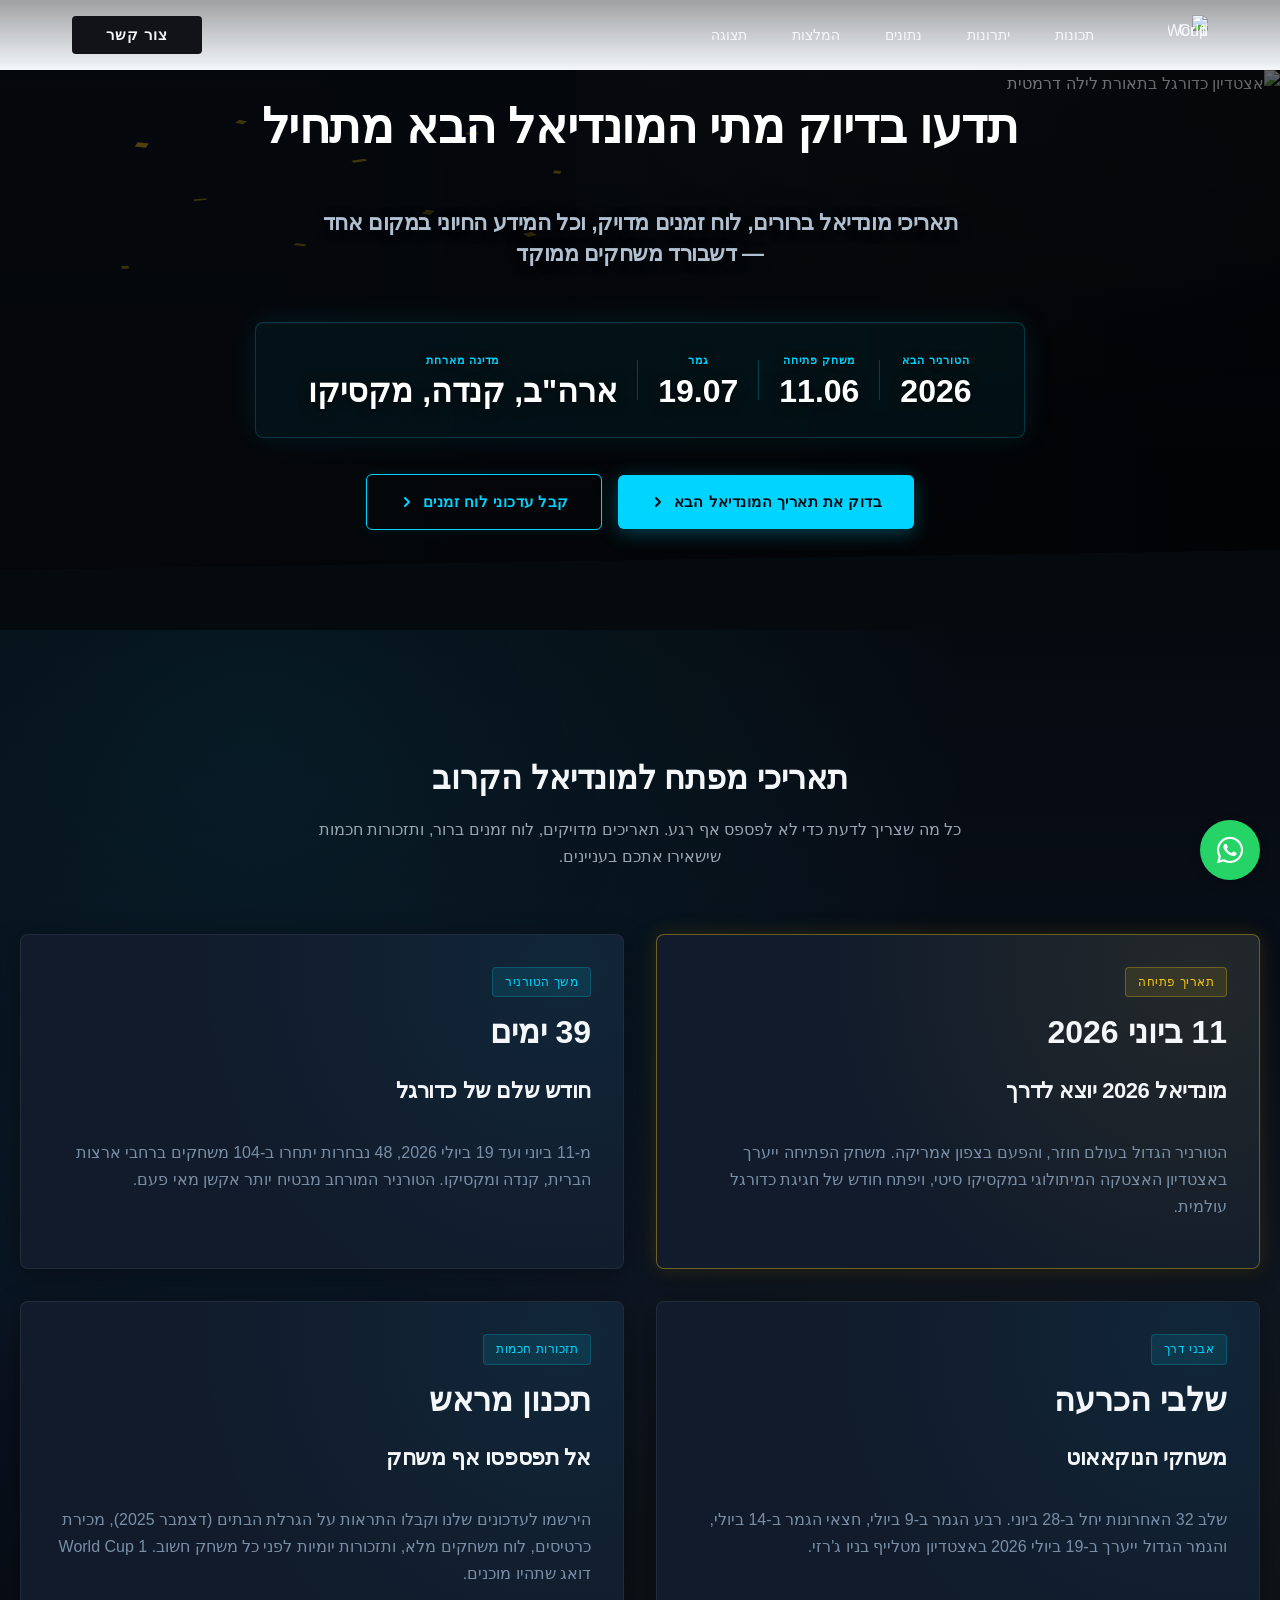
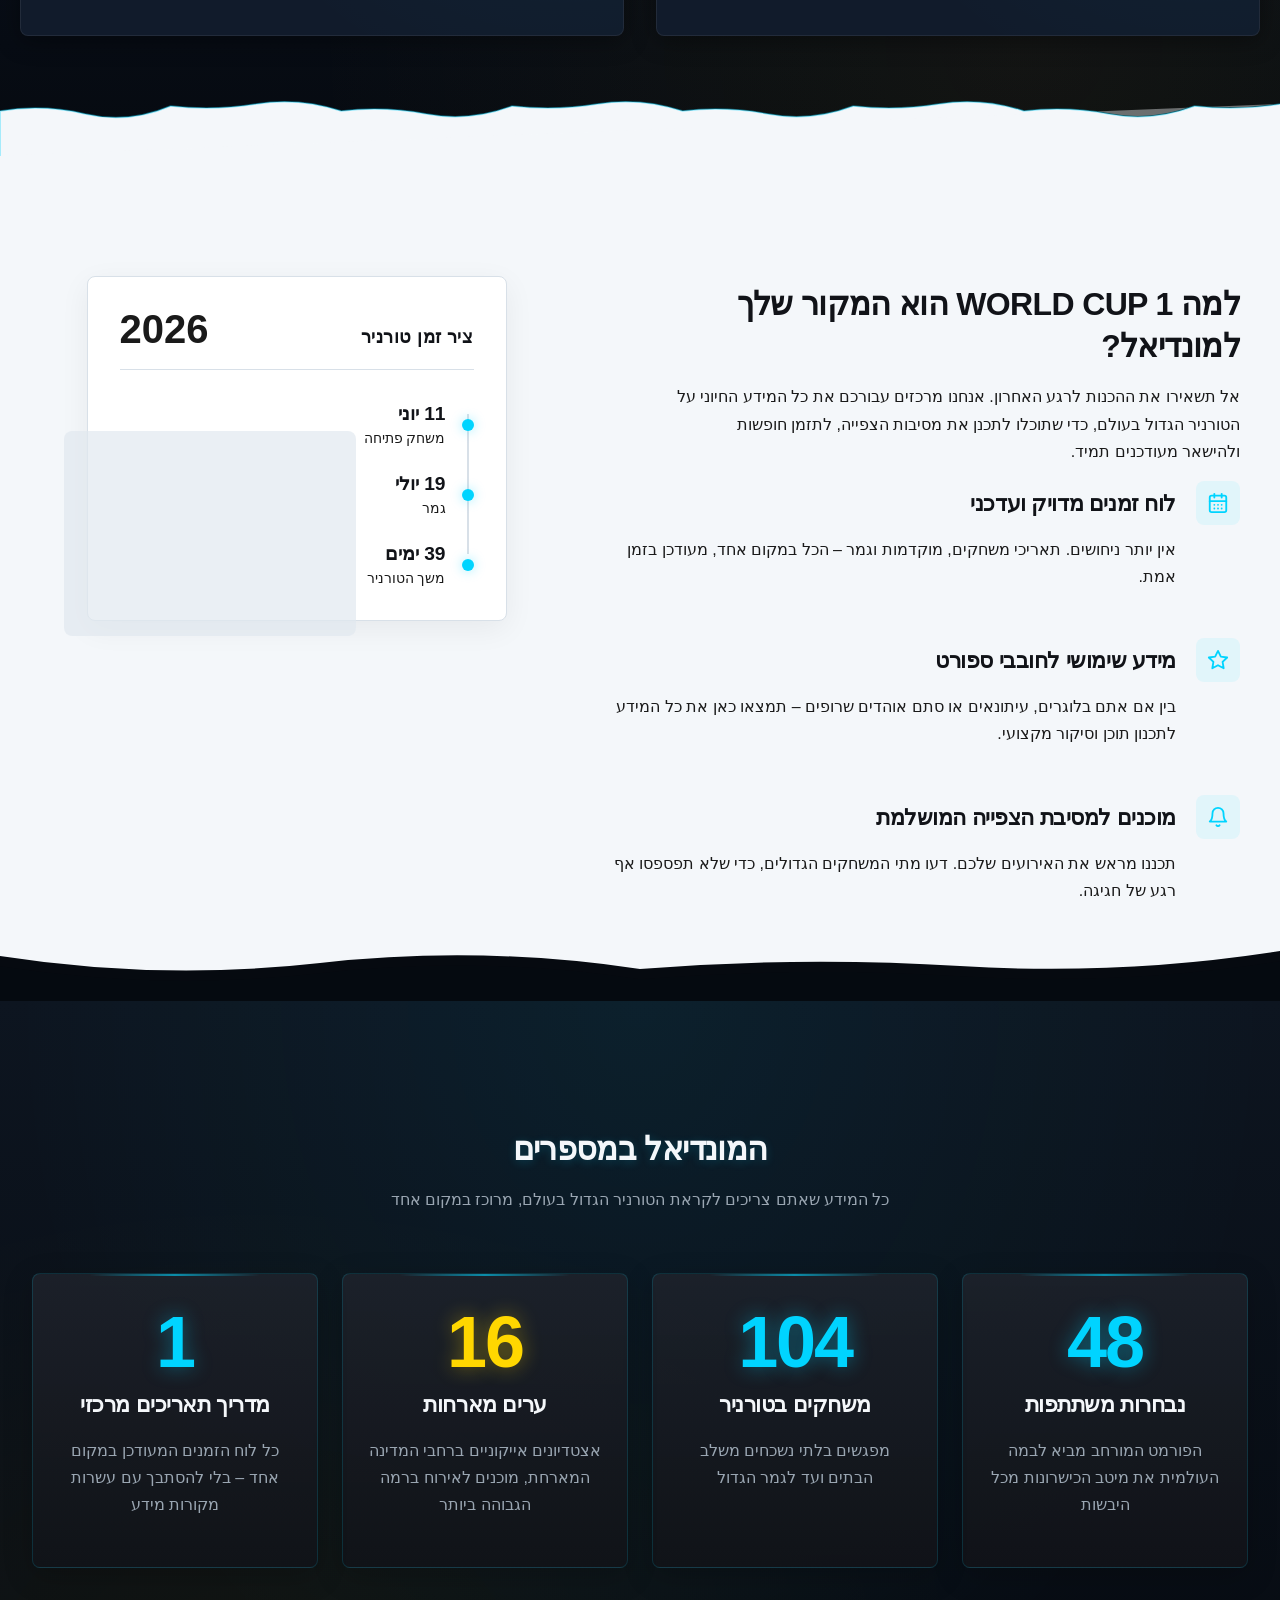
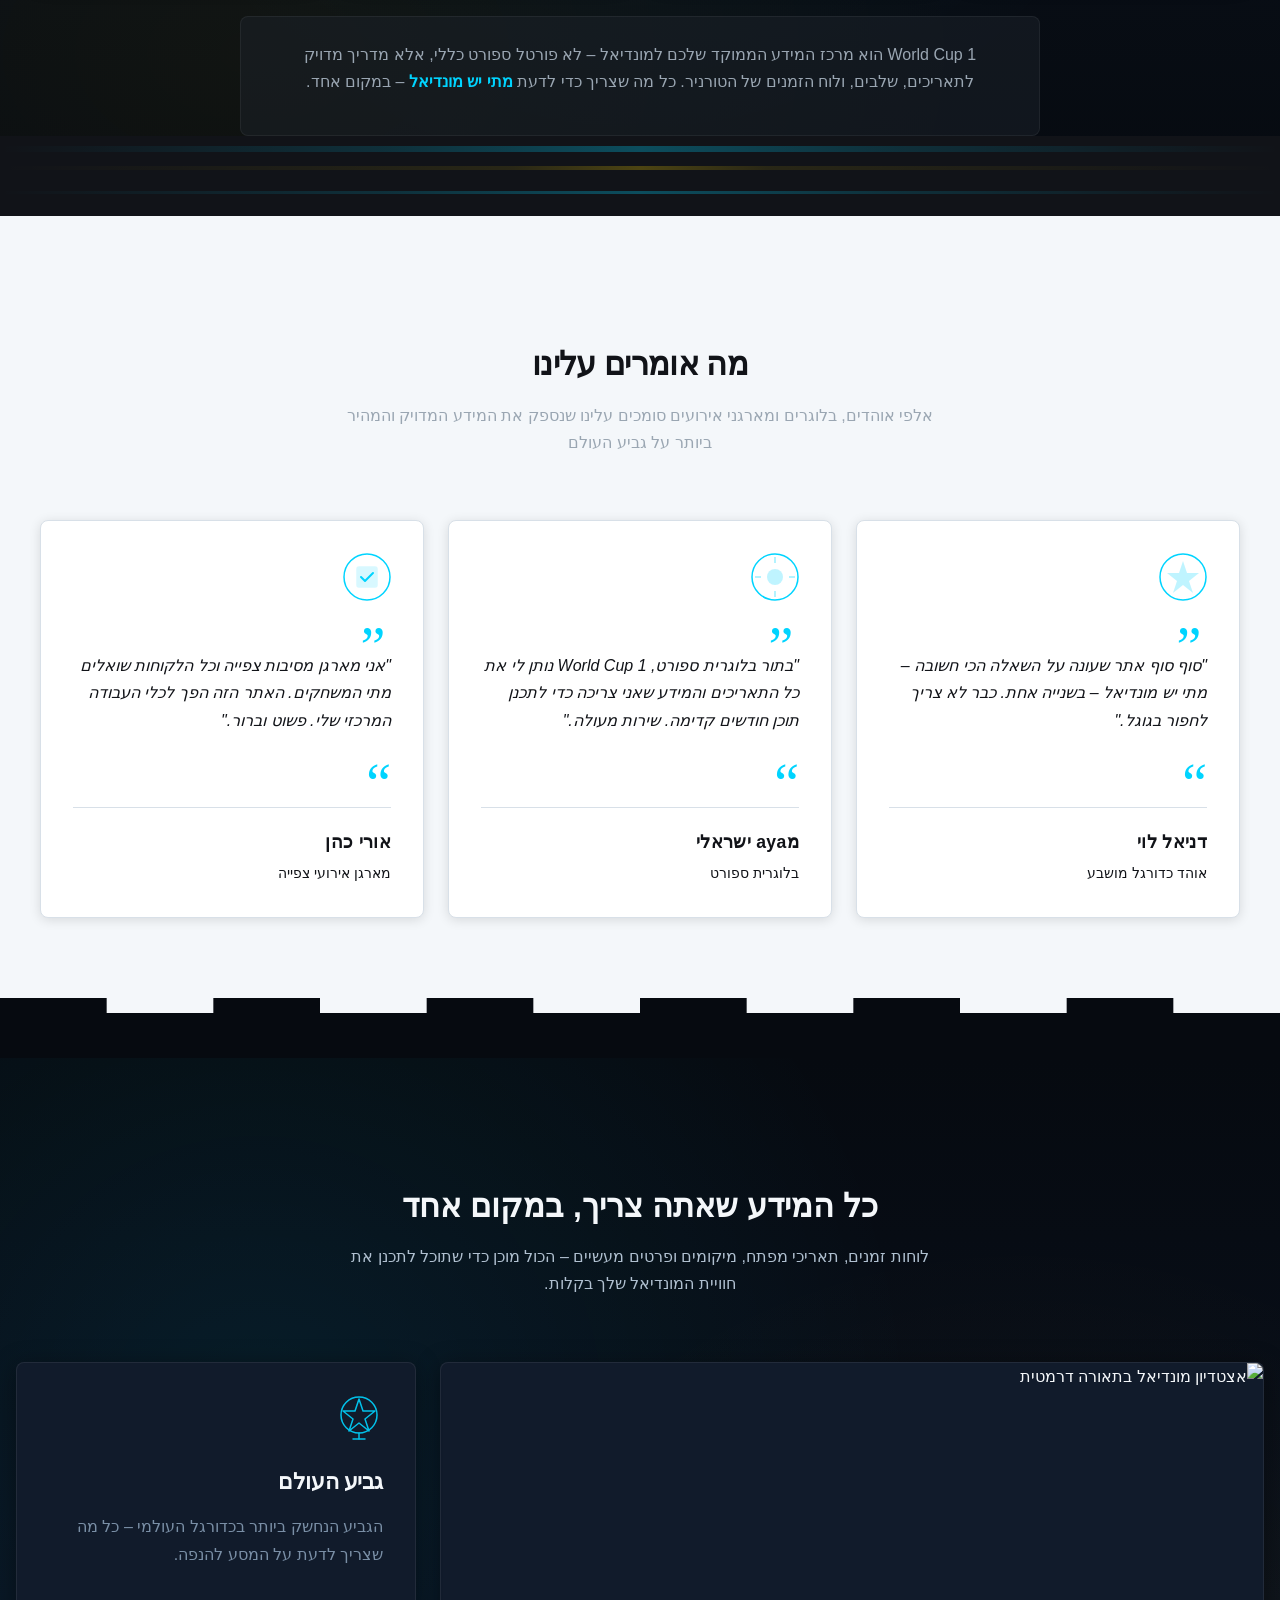
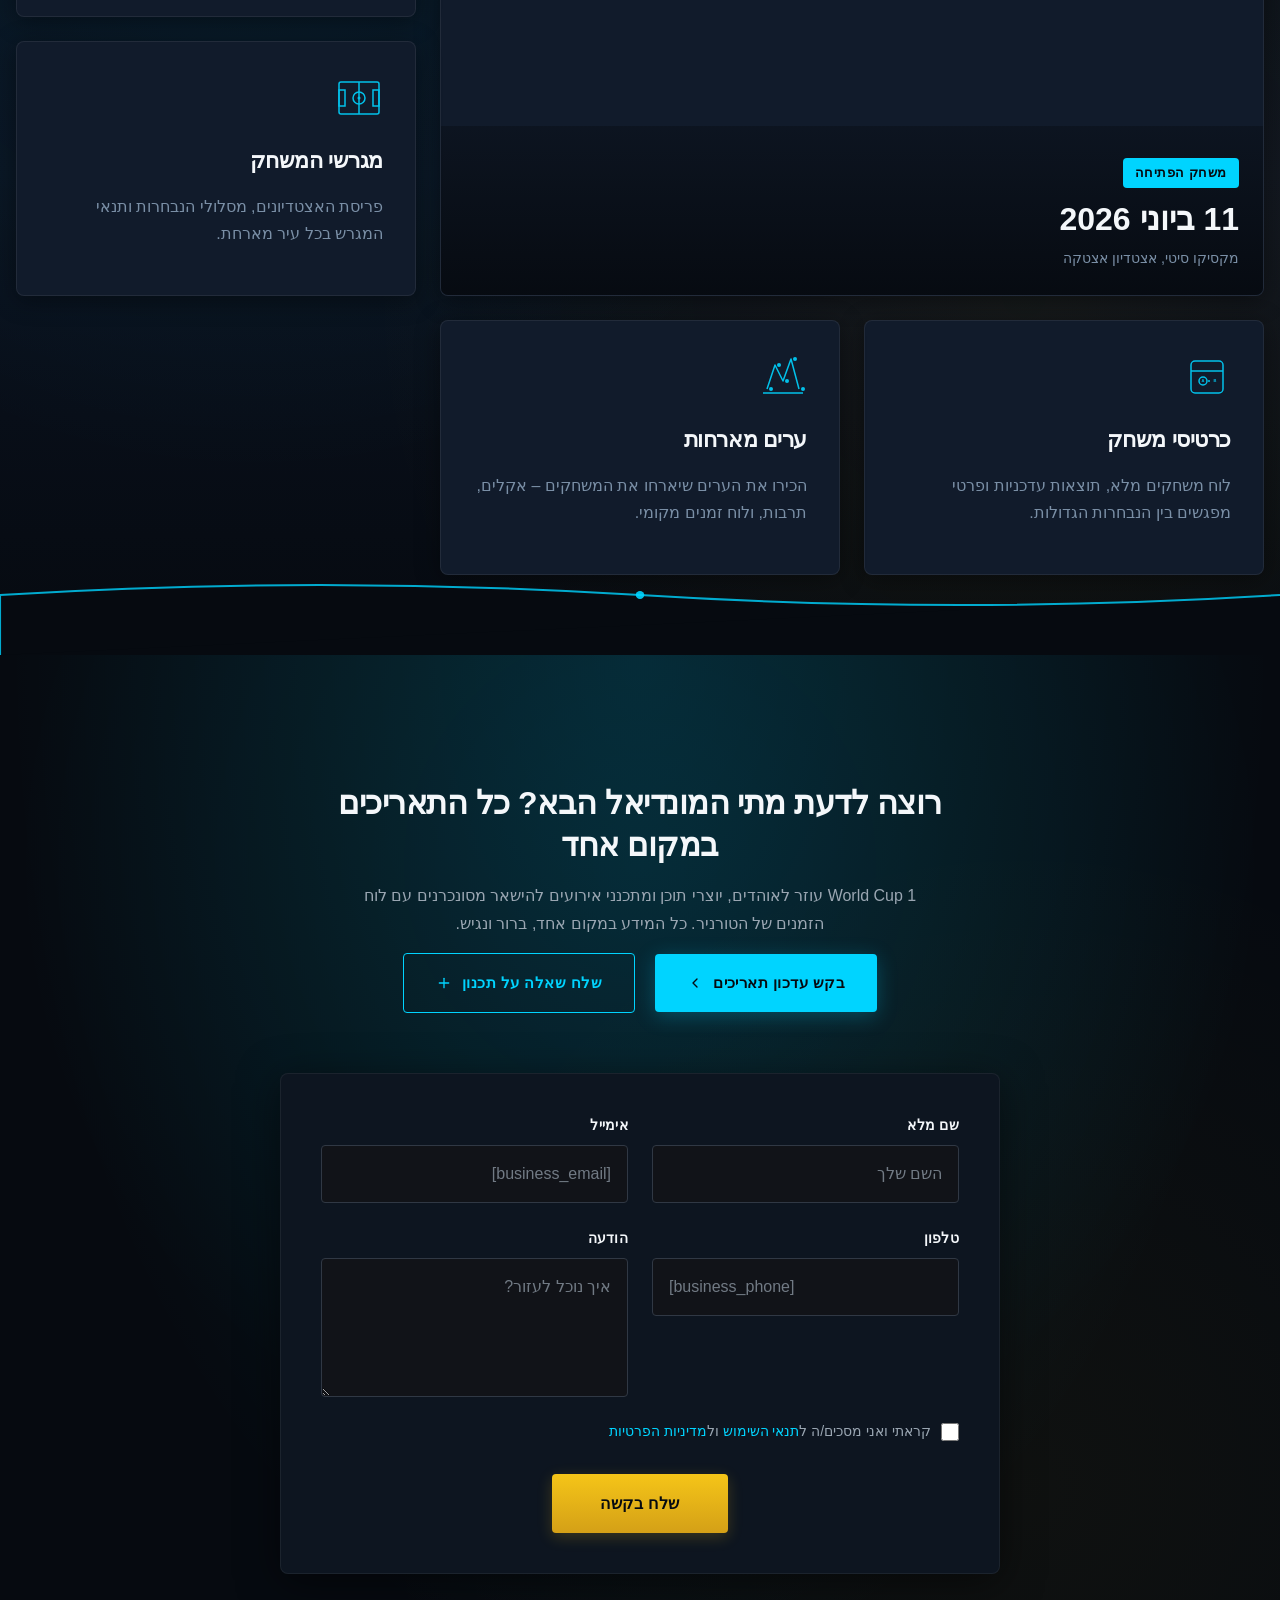
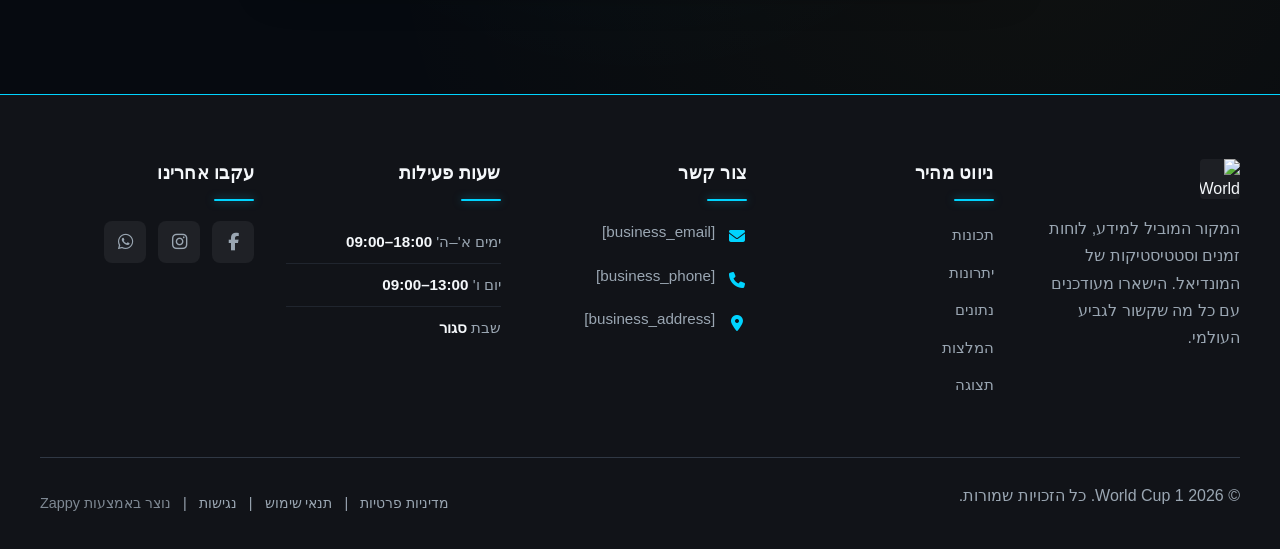
==== index.html @ 38e442f0 "Initial website commit" ====
<!DOCTYPE html><html lang="he" dir="rtl"><head>
    <meta charset="UTF-8">
    <meta name="viewport" content="width=device-width, initial-scale=1.0">
    <meta name="robots" content="index, follow">
    <title>גלו מתי המונדיאל הבא מתחיל — World Cup 1</title>
    <meta name="description" content="כל המידע על גביע העולם בכדורגל במקום אחד: לוח זמנים מלא, תאריכי משחקים וחדשות חמות. היכנסו עכשיו ותכננו את ימי השידור שלכם בלי לפספס אף בעיטה!">
    <meta name="keywords" content="world cup 1 16, all sports information, לוח זמנים מונדיאל, תאריכי גביע העולם, חדשות כדורגל">
    
    <!-- Favicons -->
    <link rel="icon" type="image/x-icon" href="/assets/favicon.ico">
    <link rel="icon" type="image/png" sizes="16x16" href="/assets/favicon-16x16.png">
    <link rel="icon" type="image/png" sizes="32x32" href="/assets/favicon-32x32.png">
    <link rel="icon" type="image/png" sizes="48x48" href="/assets/favicon-48x48.png">
    <link rel="icon" type="image/png" sizes="192x192" href="/assets/favicon-192x192.png">
    <link rel="icon" type="image/png" sizes="512x512" href="/assets/favicon-512x512.png">
    <link rel="apple-touch-icon" href="/assets/apple-touch-icon.png">
    <!-- Zappy Analytics -->
<script>
(function() {
  'use strict';
  
  // Configuration
  var config = {
    websiteId: '095b003d-290b-4ac4-b0af-0dc9edc19b34',
    apiUrl: 'https://api.zappy5.com/api/analytics/track',
    sessionDuration: 30 * 60 * 1000, // 30 minutes
    visitorDuration: 30 * 24 * 60 * 60 * 1000, // 30 days
    trackPageViews: true,
    trackClicks: true,
    trackFormSubmissions: true
  };
  
  // Generate or retrieve persistent visitor ID (30 days)
  function getVisitorId() {
    var visitorKey = 'zappy_visitor_' + config.websiteId;
    var visitor = null;
    
    try {
      visitor = localStorage.getItem(visitorKey);
      if (visitor) {
        var visitorData = JSON.parse(visitor);
        var now = Date.now();
        
        // Check if visitor ID is still valid (30 days)
        if (now - visitorData.created < config.visitorDuration) {
          // Update last seen timestamp
          visitorData.lastSeen = now;
          localStorage.setItem(visitorKey, JSON.stringify(visitorData));
          return visitorData.id;
        }
      }
    } catch (e) {
      console.warn('Zappy Analytics: LocalStorage not available');
    }
    
    // Generate new visitor ID
    var newVisitorId = 'zv_' + Date.now() + '_' + Math.random().toString(36).substr(2, 9);
    
    try {
      localStorage.setItem(visitorKey, JSON.stringify({
        id: newVisitorId,
        created: Date.now(),
        lastSeen: Date.now()
      }));
    } catch (e) {
      // Continue without local storage
    }
    
    return newVisitorId;
  }
  
  // Generate or retrieve session ID (30 minutes)
  function getSessionId() {
    var sessionKey = 'zappy_session_' + config.websiteId;
    var session = null;
    
    try {
      session = sessionStorage.getItem(sessionKey);
      if (session) {
        var sessionData = JSON.parse(session);
        var now = Date.now();
        
        // Check if session is still valid
        if (now - sessionData.timestamp < config.sessionDuration) {
          // Update timestamp
          sessionData.timestamp = now;
          sessionStorage.setItem(sessionKey, JSON.stringify(sessionData));
          return sessionData.id;
        }
      }
    } catch (e) {
      console.warn('Zappy Analytics: SessionStorage not available');
    }
    
    // Generate new session ID
    var newSessionId = 'zs_' + Date.now() + '_' + Math.random().toString(36).substr(2, 9);
    
    try {
      sessionStorage.setItem(sessionKey, JSON.stringify({
        id: newSessionId,
        timestamp: Date.now()
      }));
    } catch (e) {
      // Continue without session storage
    }
    
    return newSessionId;
  }
  
  var visitorId = getVisitorId();
  var sessionId = getSessionId();
  
  // Track an event
  function trackEvent(eventType, data) {
    data = data || {};
    
    var eventData = {
      website_id: config.websiteId,
      event_type: eventType,
      page_path: window.location.pathname,
      referrer: document.referrer || 'direct',
      visitor_id: visitorId,
      session_id: sessionId,
      metadata: data
    };
    
    // Use sendBeacon if available (better for page unload events)
    if (navigator.sendBeacon) {
      var blob = new Blob([JSON.stringify(eventData)], { type: 'application/json' });
      navigator.sendBeacon(config.apiUrl, blob);
    } else {
      // Fallback to fetch
      fetch(config.apiUrl, {
        method: 'POST',
        headers: {
          'Content-Type': 'application/json'
        },
        body: JSON.stringify(eventData),
        keepalive: true
      }).catch(function(error) {
        console.warn('Zappy Analytics: Failed to track event', error);
      });
    }
  }
  
  // Track page view
  if (config.trackPageViews) {
    trackEvent('pageview', {
      title: document.title,
      url: window.location.href
    });
  }
  
  // Track clicks on important elements
  if (config.trackClicks) {
    document.addEventListener('click', function(e) {
      var target = e.target;
      
      // Track button clicks (counted as actions)
      if (target.tagName === 'BUTTON' || target.closest('button')) {
        var button = target.tagName === 'BUTTON' ? target : target.closest('button');
        var clickMeta = {
          element: 'button',
          text: button.textContent.trim().substring(0, 100),
          id: button.id || null,
          class: button.className || null
        };
        
        trackEvent('click', clickMeta);
      }
      
      // Track link clicks (navigation - not counted as actions)
      else if (target.tagName === 'A' || target.closest('a')) {
        var link = target.tagName === 'A' ? target : target.closest('a');
        var navMeta = {
          element: 'link',
          text: link.textContent.trim().substring(0, 100),
          href: link.href,
          external: link.hostname !== window.location.hostname
        };
        
        trackEvent('navigation', navMeta);
      }
    }, true);
  }
  
  
  // Track form submissions
  if (config.trackFormSubmissions) {
    document.addEventListener('submit', function(e) {
      var form = e.target;
      
      trackEvent('form_submit', {
        form_id: form.id || null,
        form_name: form.name || null,
        form_action: form.action || null,
        form_method: form.method || 'GET'
      });
    }, true);
  }
  
  // Track time on page (send on page unload)
  var pageLoadTime = Date.now();
  
  window.addEventListener('beforeunload', function() {
    var timeOnPage = Math.floor((Date.now() - pageLoadTime) / 1000); // in seconds
    
    trackEvent('page_unload', {
      time_on_page: timeOnPage,
      page_path: window.location.pathname
    });
  });
  
  // Expose tracking function globally for custom events
  window.zappyAnalytics = {
    track: trackEvent,
    getVisitorId: function() { return visitorId; },
    getSessionId: function() { return sessionId; }
  };
  
})();
</script>
<!-- End Zappy Analytics -->
    <meta property="og:title" content="גלו מתי המונדיאל הבא מתחיל — World Cup 1">
    <meta property="og:description" content="כל המידע על גביע העולם בכדורגל במקום אחד: לוח זמנים מלא, תאריכי משחקים וחדשות חמות. היכנסו עכשיו ותכננו את ימי השידור שלכם בלי לפספס אף בעיטה!">
    <meta name="twitter:card" content="summary_large_image">
    <meta name="twitter:title" content="גלו מתי המונדיאל הבא מתחיל — World Cup 1">
    <meta name="twitter:description" content="כל המידע על גביע העולם בכדורגל במקום אחד: לוח זמנים מלא, תאריכי משחקים וחדשות חמות. היכנסו עכשיו ותכננו את ימי השידור שלכם בלי לפספס אף בעיטה!">
    <meta property="og:type" content="website">
  <meta property="og:locale" content="he_IL">
  
  
  
  
  
  <style>
    .skip-link { position: absolute; top: 0; left: 0; transform: translateY(-200%); padding: 12px 18px; background: var(--bg-dark, #1a1a1a); color: var(--text-light, #fff); font-weight: 600; border-radius: 0 0 8px 0; z-index: 10000; }
    .skip-link:focus { transform: none; outline: 2px solid var(--ring, #fff); outline-offset: 2px; }
    :focus-visible { outline: 2px solid var(--ring, currentColor); outline-offset: 3px; }
  </style>


  
    <!-- Favicons -->
    <link rel="icon" type="image/x-icon" href="/assets/favicon.ico">
    <link rel="icon" type="image/png" sizes="16x16" href="/assets/favicon-16x16.png">
    <link rel="icon" type="image/png" sizes="32x32" href="/assets/favicon-32x32.png">
    <link rel="icon" type="image/png" sizes="48x48" href="/assets/favicon-48x48.png">
    <link rel="icon" type="image/png" sizes="192x192" href="/assets/favicon-192x192.png">
    <link rel="icon" type="image/png" sizes="512x512" href="/assets/favicon-512x512.png">
    <link rel="apple-touch-icon" href="/assets/apple-touch-icon.png">
    <!-- Cookie Consent -->
    <link rel="stylesheet" href="https://cdn.jsdelivr.net/npm/vanilla-cookieconsent@3/dist/cookieconsent.css">
    <!-- Mickidum Accessibility Toolbar lazy-loaded by runtime -->
    <style id="zappy-critical-above-fold-css">
html{box-sizing:border-box;-webkit-text-size-adjust:100%}*,*::before,*::after{box-sizing:inherit}body{margin:0;min-width:320px;overflow-x:clip}img,svg,video{max-width:100%;height:auto}main{display:block}.container{width:min(100% - 32px,1200px);margin-inline:auto}.navbar,nav.navbar,header .navbar,header[role="banner"]{position:relative;z-index:1000;width:100%}.nav-container,.navbar .container{display:flex;align-items:center;justify-content:space-between;min-height:64px}.logo,.logo-link img{display:block;width:35px;height:35px;object-fit:contain}.nav-menu,#navMenu{list-style:none}.fa,.fas,.far,.fab,.fa-solid,.fa-regular,.fa-brands{display:inline-block;min-width:1em;text-align:center}html:not(#zappy-noop)[data-zappy-site-type="ecommerce"] .phone-header-btn,html:not(#zappy-noop) .navbar:has(.nav-ecommerce-icons)>.phone-header-btn{display:none!important;visibility:hidden!important;width:0!important;height:0!important;pointer-events:none!important}.hero-section,.index-hero-section,section[class*="hero"]{position:relative;overflow:hidden;min-height:560px}.hero-bg-wrapper,.hero-bg-image,section[class*="hero"] [class*="hero-bg"]{position:absolute;inset:0;width:100%;height:100%}.hero-bg-wrapper img,.hero-bg-image img,section[class*="hero"] [data-hero-bg],section[class*="hero"] img[data-hero-background="true"]{width:100%!important;height:100%!important;object-fit:cover!important;display:block}.hero-content,section[class*="hero"] .container{position:relative;z-index:2}@media(max-width:768px){:root{--header-height:72px;--total-header-height:72px;--zappy-mobile-menu-top:72px}html[data-zappy-site-type="ecommerce"] body{padding-top:var(--total-header-height,72px)}html[data-zappy-site-type="ecommerce"] body>nav.navbar,html[data-zappy-site-type="ecommerce"] body>.navbar:not(.zappy-catalog-menu){position:fixed!important;top:0;left:0;right:0;z-index:100000;width:100%;margin-bottom:0}.zappy-catalog-menu{position:fixed;top:var(--header-height,72px);left:0;right:0;z-index:99999}.nav-container,.navbar .container{min-height:60px}.nav-menu,#navMenu{max-width:100vw;overflow-x:hidden}.hero-section,.index-hero-section,section[class*="hero"]{min-height:100svh}.hero-bg-wrapper,.hero-bg-image,.hero-scrim{min-height:100svh}}
</style>
    <link rel="preload" href="/styles.css" as="style">
    <link rel="stylesheet" href="/styles.css" media="print" onload="this.media='all'">
    <noscript><link rel="stylesheet" href="/styles.css"></noscript>
    
    <script>window.ZAPPY_WEBSITE_ID = "095b003d-290b-4ac4-b0af-0dc9edc19b34"; window.ZAPPY_API_BASE = "https://api.zappy5.com";</script>
    <link rel="preload" as="image" href="/assets/site-index-hero-image-1.webp" fetchpriority="high">

    <style id="zappy-dropdown-submenu-styles">
      /* ========== DESKTOP DROPDOWN SUBMENU STYLES ========== */
      /* Base styles for dropdown submenus - parent must be positioned */
      .nav-menu li:has(.sub-menu), nav li:has(.sub-menu), .navbar li:has(.sub-menu), #navMenu li:has(.sub-menu) { position: relative; }
      /* Submenu base - hidden by default */
      .nav-menu .sub-menu, nav .sub-menu, .navbar .sub-menu, #navMenu .sub-menu { display: block !important; position: absolute !important; top: 100%; left: 0; min-width: 220px; background: white; border-radius: 8px; box-shadow: 0 8px 25px rgba(0,0,0,0.15); padding: 8px 0; opacity: 0; visibility: hidden; transform: translateY(10px); transition: all 0.3s ease; z-index: 1000; list-style: none; pointer-events: none; }
      /* CRITICAL: Desktop hover styles to show dropdown */
      .nav-menu li:hover > .sub-menu, nav li:hover > .sub-menu, .navbar li:hover > .sub-menu, #navMenu li:hover > .sub-menu { opacity: 1 !important; visibility: visible !important; transform: translateY(0) !important; pointer-events: auto !important; }
      /* Submenu item styling */
      .sub-menu li { list-style: none; margin: 0; padding: 0; }
      .sub-menu a { display: block !important; padding: 10px 16px !important; color: var(--text-dark, #333) !important; font-weight: 500; text-decoration: none; white-space: nowrap; transition: background-color 0.2s; }
      .sub-menu .zappy-nav-child > a { padding-left: 28px !important; font-size: 0.9em !important; opacity: 0.85 !important; }
      [dir="rtl"] .sub-menu .zappy-nav-child > a, html[lang="he"] .sub-menu .zappy-nav-child > a, html[lang="ar"] .sub-menu .zappy-nav-child > a { padding-left: 10px !important; padding-right: 28px !important; }
      .sub-menu .zappy-nav-parent > a { font-weight: 600 !important; }
      .sub-menu a:hover { background-color: #f5f5f5; }
      /* RTL (Hebrew/Arabic) dropdown positioning */
      [dir="rtl"] .nav-menu .sub-menu, [dir="rtl"] nav .sub-menu, [dir="rtl"] .navbar .sub-menu, html[lang="he"] .nav-menu .sub-menu, html[lang="he"] nav .sub-menu, html[lang="he"] .navbar .sub-menu, html[lang="ar"] .nav-menu .sub-menu, html[lang="ar"] nav .sub-menu, html[lang="ar"] .navbar .sub-menu { left: auto !important; right: 0 !important; }
      /* Hide empty dropdown menus (exclude catalog sub-menus that use <a> children instead of <li>) */
      .sub-menu:empty, .sub-menu:not(:has(li:not(.zappy-hidden-menu-item))):not(:has(> a)), .sub-menu:not(:has(li)):not(:has(> a)) { display: none !important; opacity: 0 !important; visibility: hidden !important; pointer-events: none !important; }
      /* Desktop: show submenu on Menu Group hover */
      li:has(.menu-group-title):hover > .sub-menu { opacity: 1 !important; visibility: visible !important; transform: translateY(0) !important; pointer-events: auto !important; }
      /* Menu Group title styling */
      .nav-menu > li > .menu-group-title, #navMenu > li > .menu-group-title { display: inline-block; padding: 0.5rem 1rem; cursor: default; user-select: none; }
      
      /* ========== MOBILE SUBMENU STYLES ========== */
      @media (max-width: 768px) {
        .nav-menu .sub-menu, nav .sub-menu, .navbar .sub-menu, #navMenu .sub-menu { position: static !important; transform: none !important; box-shadow: none !important; background: transparent !important; max-height: 0; overflow: hidden; opacity: 0; visibility: hidden; transition: max-height 0.3s ease, opacity 0.3s ease; padding: 0 !important; border-radius: 0 !important; }
        .navbar .sub-menu.mobile-expanded, .nav-menu .sub-menu.mobile-expanded, #navMenu .sub-menu.mobile-expanded { max-height: none !important; overflow-y: visible !important; opacity: 1 !important; visibility: visible !important; padding: 8px 0 8px 16px !important; }
        [dir="rtl"] .sub-menu.mobile-expanded, html[lang="he"] .sub-menu.mobile-expanded { padding: 8px 16px 8px 0 !important; }
        /* Disable hover behavior on mobile */
        .nav-menu li:hover > .sub-menu, nav li:hover > .sub-menu, .navbar li:hover > .sub-menu, #navMenu li:hover > .sub-menu { opacity: 0; visibility: hidden; pointer-events: none; }
        .nav-menu li > .sub-menu.mobile-expanded, nav li > .sub-menu.mobile-expanded, .navbar li > .sub-menu.mobile-expanded, #navMenu li > .sub-menu.mobile-expanded { opacity: 1 !important; visibility: visible !important; pointer-events: auto !important; }
        .nav-menu li:has(.sub-menu), nav li:has(.sub-menu), .navbar li:has(.sub-menu), #navMenu li:has(.sub-menu) { display: flex !important; flex-wrap: wrap !important; align-items: center !important; position: relative !important; min-height: 44px !important; }
        .nav-menu li:has(.sub-menu) > a, nav li:has(.sub-menu) > a, .navbar li:has(.sub-menu) > a, #navMenu li:has(.sub-menu) > a { flex: 1 !important; min-width: 0 !important; }
        .nav-menu li:has(.sub-menu) > .menu-group-title, nav li:has(.sub-menu) > .menu-group-title, .navbar li:has(.sub-menu) > .menu-group-title, #navMenu li:has(.sub-menu) > .menu-group-title { flex: 1 !important; min-width: 0 !important; padding: 0 !important; line-height: inherit !important; }
        .nav-menu li:has(.sub-menu) > .sub-menu, nav li:has(.sub-menu) > .sub-menu, .navbar li:has(.sub-menu) > .sub-menu, #navMenu li:has(.sub-menu) > .sub-menu { flex-basis: 100% !important; width: 100% !important; }
        .nav-menu li:has(.sub-menu) > a [class*="chevron"], .nav-menu li:has(.sub-menu) > a [class*="arrow"], .nav-menu li:has(.sub-menu) > a .fa-chevron-down, .nav-menu li:has(.sub-menu) > a .fa-angle-down, nav li:has(.sub-menu) > a [class*="chevron"], nav li:has(.sub-menu) > a [class*="arrow"], #navMenu li:has(.sub-menu) > a [class*="chevron"], #navMenu li:has(.sub-menu) > a [class*="arrow"] { display: none !important; visibility: hidden !important; }
        .mobile-submenu-toggle { display: flex !important; align-items: center !important; justify-content: center !important; width: 44px !important; height: auto !important; background: transparent !important; border: none !important; cursor: pointer !important; color: var(--text-light) !important; position: static !important; flex-shrink: 0 !important; align-self: stretch !important; z-index: 2 !important; padding: 0 !important; margin: 0 !important; }
        .mobile-submenu-toggle::after { content: '' !important; width: 0 !important; height: 0 !important; border-left: 6px solid transparent !important; border-right: 6px solid transparent !important; border-top: 7px solid currentColor !important; transition: transform 0.3s ease !important; }
        .mobile-submenu-toggle.expanded::after { transform: rotate(180deg) !important; }
        .sub-menu a { padding: 10px 0 !important; display: block !important; color: var(--text-light) !important; white-space: normal !important; }
        .sub-menu .zappy-nav-child > a { padding-left: 28px !important; font-size: 0.9em !important; opacity: 0.85 !important; }
        [dir="rtl"] .sub-menu .zappy-nav-child > a, html[lang="he"] .sub-menu .zappy-nav-child > a, html[lang="ar"] .sub-menu .zappy-nav-child > a { padding-left: 0 !important; padding-right: 28px !important; }
        .sub-menu .zappy-nav-parent > a { font-weight: 600 !important; }
        .nav-menu.active, #navMenu.active { max-width: 100vw !important; overflow-x: hidden !important; box-sizing: border-box !important; }
        .navbar .sub-menu li a, nav.navbar .sub-menu li a, .zappy-products-dropdown .sub-menu a { color: var(--text-light) !important; }
      }
      @media (min-width: 769px) { .mobile-submenu-toggle { display: none !important; } }
    </style>

    <style id="zappy-widget-visibility">
      html[dir="rtl"] .whatsapp-float { right: 20px !important; left: auto !important; }
      html[dir="ltr"] .whatsapp-float, html:not([dir]) .whatsapp-float { left: 20px !important; right: auto !important; }
      html[dir="rtl"] #mic-access-tool-general-button, html[dir="rtl"] .mic-access-tool-general-button,
      html[dir="rtl"] #mic-init-access-tool .mic-access-tool-general-button,
      html[dir="rtl"] #mic-init-access-tool #mic-access-tool-general-button,
      html[dir="rtl"] ._access-icon { left: 20px !important; right: auto !important; }
      html[dir="ltr"] #mic-access-tool-general-button, html[dir="ltr"] .mic-access-tool-general-button,
      html[dir="ltr"] #mic-init-access-tool .mic-access-tool-general-button,
      html[dir="ltr"] #mic-init-access-tool #mic-access-tool-general-button,
      html[dir="ltr"] ._access-icon,
      html:not([dir]) #mic-access-tool-general-button, html:not([dir]) .mic-access-tool-general-button,
      html:not([dir]) #mic-init-access-tool .mic-access-tool-general-button,
      html:not([dir]) #mic-init-access-tool #mic-access-tool-general-button,
      html:not([dir]) ._access-icon { right: 20px !important; left: auto !important; }
      @media (max-width: 768px) { .whatsapp-float { display: flex !important; } }
      @media (min-width: 769px) { .whatsapp-float { display: flex !important; } }
      @media (max-width: 768px) {
        #mic-access-tool-general-button, .mic-access-tool-general-button,
        #mic-init-access-tool .mic-access-tool-general-button, #mic-init-access-tool #mic-access-tool-general-button,
        ._access-icon { display: flex !important; visibility: visible !important; opacity: 1 !important; pointer-events: auto !important; }
        #mic-access-tool-box.opened-mic-access-tool, .mic-access-tool-box.opened-mic-access-tool,
        #mic-init-access-tool #mic-access-tool-box.opened-mic-access-tool {
          visibility: visible !important; opacity: 1 !important; pointer-events: auto !important;
        }
      }
      @media (min-width: 769px) {
        #mic-access-tool-general-button, .mic-access-tool-general-button,
        #mic-init-access-tool .mic-access-tool-general-button, #mic-init-access-tool #mic-access-tool-general-button,
        ._access-icon { display: flex !important; visibility: visible !important; opacity: 1 !important; pointer-events: auto !important; }
        #mic-access-tool-box.opened-mic-access-tool, .mic-access-tool-box.opened-mic-access-tool,
        #mic-init-access-tool #mic-access-tool-box.opened-mic-access-tool {
          visibility: visible !important; opacity: 1 !important; pointer-events: auto !important;
        }
      }
    </style>
</head>
<body>
<a class="skip-link" href="#main">דלג לתוכן הראשי</a>
  <nav class="navbar" dir="rtl">
  <!-- Mobile buttons: MUST be direct children of .navbar (outside nav-container) -->
  <button class="mobile-toggle" id="mobileToggle" aria-label="Menu">
    <svg class="hamburger-icon" width="24" height="24" viewBox="0 0 24 24" fill="none">
      <path d="M3 12h18M3 6h18M3 18h18" stroke="currentColor" stroke-width="2" stroke-linecap="round"></path>
    </svg>
    <svg class="close-icon" width="24" height="24" viewBox="0 0 24 24" fill="none" style="display: none;">
      <path d="M18 6L6 18M6 6l12 12" stroke="currentColor" stroke-width="2" stroke-linecap="round"></path>
    </svg>
  </button>
  
  <button class="phone-header-btn" data-phone="[business_phone]" aria-label="Call">
    <svg width="20" height="20" viewBox="0 0 24 24" fill="currentColor">
      <path d="M22 16.92v3a2 2 0 0 1-2.18 2 19.79 19.79 0 0 1-8.63-3.07 19.5 19.5 0 0 1-6-6 19.79 19.79 0 0 1-3.07-8.67A2 2 0 0 1 4.11 2h3a2 2 0 0 1 2 1.72 12.84 12.84 0 0 0 .7 2.81 2 2 0 0 1-.45 2.11L8.09 9.91a16 16 0 0 0 6 6l1.27-1.27a2 2 0 0 1 2.11-.45 12.84 12.84 0 0 0 2.81.7A2 2 0 0 1 22 16.92z"></path>
    </svg>
  </button>

  <!-- nav-container: REQUIRED wrapper for layout elements (brand, menu, CTA) -->
  <div class="nav-container">
    <div class="nav-right-group"><div class="nav-brand">
      <a href="/" class="logo-link"><img class="logo" src="/assets/site-----image-1.webp" alt="World Cup 1" decoding="async" width="35" height="35"></a>
    </div><ul class="nav-menu" id="navMenu"><li><a href="#features">תכונות</a></li><li><a href="#benefits">יתרונות</a></li><li><a href="#stats">נתונים</a></li><li><a href="#testimonials">המלצות</a></li><li><a href="#showcase">תצוגה</a></li><li class="mobile-contact-link nav-cta-mobile-item"><a href="#cta" class="nav-cta-btn">צור קשר</a></li></ul></div>
    
    
    
    <div class="nav-cta-container">
      <a href="#cta" class="nav-cta-btn">צור קשר</a>
    </div>
  </div>
</nav>
<script>

// Navbar Mobile Menu Toggle and Contrast Fix
(function() {
  // Use 'load' event instead of 'DOMContentLoaded' to ensure we run AFTER all other scripts
  window.addEventListener('load', function() {
    
    // FIX MOBILE BUTTON CONTRAST
    // Detect navbar background color and apply contrasting color to mobile buttons
    const navbar = document.querySelector('.navbar, nav, header');
    if (!navbar) {
      console.log('[Navbar] Navbar element not found');
      return;
    }
    
    // DECLARE VARIABLES EARLY to avoid Temporal Dead Zone errors
    // These are used in multiple places below
    let mobileToggle = document.getElementById('mobileToggle') ||
                       document.querySelector('.mobile-toggle') ||
                       document.querySelector('.hamburger') ||
                       document.querySelector('.hamburger-menu') ||
                       document.querySelector('.menu-toggle') ||
                       document.querySelector('.burger-menu') ||
                       document.querySelector('[aria-label="Menu"]') ||
                       document.querySelector('[aria-label="תפריט"]');
    
    const phoneBtn = document.querySelector('.phone-header-btn');
    
    const computedStyle = window.getComputedStyle(navbar);
    let bgColor = computedStyle.backgroundColor;
    
    console.log('[Navbar] Initial navbar background:', bgColor);
    
    // Check if background is transparent or rgba with 0 alpha
    const isTransparent = bgColor === 'transparent' || 
                         bgColor === 'rgba(0, 0, 0, 0)' ||
                         (bgColor.startsWith('rgba') && bgColor.includes(', 0)'));
    
    if (isTransparent) {
      // Check for background-image or gradient
      const bgImage = computedStyle.backgroundImage;
      if (bgImage && bgImage !== 'none') {
        console.log('[Navbar] Navbar has background image/gradient, using dark text');
        bgColor = 'rgb(240, 240, 240)'; // Assume light background
      } else {
        // Transparent navbar - check body background
        const bodyBg = window.getComputedStyle(document.body).backgroundColor;
        console.log('[Navbar] Navbar transparent, using body background:', bodyBg);
        bgColor = bodyBg;
      }
    }
    
    // Calculate luminance to determine if background is light or dark
    const rgb = bgColor.match(/\d+/g);
    if (rgb && rgb.length >= 3) {
      const r = parseInt(rgb[0]);
      const g = parseInt(rgb[1]);
      const b = parseInt(rgb[2]);
      const luminance = (0.299 * r + 0.587 * g + 0.114 * b) / 255;
      
      // Mobile button colors are set by Claude's AI-generated CSS (same as .nav-menu a)
      // No dynamic color overrides needed - colors come from the generated navbar CSS
      console.log('[Navbar] Mobile button colors preserved from Claude CSS (luminance:', luminance.toFixed(2) + ')');
      
      // FIX ICON SIZES - Ensure SVGs are properly sized and visible
      // INJECT CRITICAL CSS TO OVERRIDE ANY CONFLICTING RULES
      const criticalCSS = document.createElement('style');
      criticalCSS.id = 'zappy-mobile-nav-fix';
      const htmlLang = document.documentElement.lang || 'en';
      const htmlDir = document.documentElement.dir || 'ltr';
      // Check both dir attribute AND lang for RTL detection
      // dir="rtl" is the most reliable indicator
      const isRTL = htmlDir === 'rtl' || htmlLang === 'he' || htmlLang === 'ar';
      
      criticalCSS.textContent = `
        /* Hide mobile buttons on desktop, show only on mobile */
        @media (min-width: 769px) {
          .mobile-toggle,
          .phone-header-btn {
            display: none !important;
          }
        }
        
        /* Show and position mobile buttons correctly on mobile */
        @media (max-width: 768px) {
          .navbar,
          nav.navbar {
            min-height: 70px !important;
          }

          .mobile-toggle,
          .phone-header-btn {
            position: absolute !important;
            top: 0 !important;
            bottom: 0 !important;
            margin-top: auto !important;
            margin-bottom: auto !important;
            transform: none !important;
            z-index: 1001 !important;
            display: flex !important;
            align-items: center !important;
            justify-content: center !important;
            width: 36px !important;
            height: 36px !important;
            border-radius: 50% !important;
            border: none !important;
            cursor: pointer !important;
            padding: 6px !important;
            background: none !important;
            color: var(--nav-text, var(--text-light)) !important;
            touch-action: manipulation !important;
            -webkit-tap-highlight-color: transparent !important;
          }

          html[data-zappy-site-type="ecommerce"] .phone-header-btn,
          body[data-zappy-site-type="ecommerce"] .phone-header-btn,
          html[data-zappy-site-type="ecommerce"] header .phone-header-btn,
          html[data-zappy-site-type="ecommerce"] nav .phone-header-btn {
            display: none !important;
            visibility: hidden !important;
            width: 0 !important;
            height: 0 !important;
            min-width: 0 !important;
            overflow: hidden !important;
          }
          
          /* LTR positioning (default): hamburger LEFT, phone RIGHT */
          html:not([dir="rtl"]):not([lang="he"]):not([lang="ar"]) .mobile-toggle,
          html[dir="ltr"] .mobile-toggle {
            left: 12px !important;
            right: auto !important;
          }
          html:not([dir="rtl"]):not([lang="he"]):not([lang="ar"]) .phone-header-btn,
          html[dir="ltr"] .phone-header-btn {
            right: 12px !important;
            left: auto !important;
          }
          
          /* RTL positioning: hamburger RIGHT, phone LEFT */
          html[dir="rtl"] .mobile-toggle,
          html[lang="he"] .mobile-toggle,
          html[lang="ar"] .mobile-toggle {
            right: 12px !important;
            left: auto !important;
          }
          html[dir="rtl"] .phone-header-btn,
          html[lang="he"] .phone-header-btn,
          html[lang="ar"] .phone-header-btn {
            left: 12px !important;
            right: auto !important;
          }
          
          /* CRITICAL: Ensure nav-container has min-height on mobile */
          /* All children are positioned absolutely/fixed on mobile, so height:auto collapses to 0 */
          .nav-container {
            min-height: 70px !important;
            position: relative !important;
          }
          
          /* Ensure SVG icons are properly sized and inherit color */
          .mobile-toggle svg,
          .phone-header-btn svg {
            width: 24px !important;
            height: 24px !important;
            /* Don't force display - let JavaScript control hamburger/close toggle */
          }
          
          /* Reset nav-cta-container on mobile - remove desktop box-shadow/padding */
          /* that creates a visible ghost box when CTA button is hidden */
          .nav-cta-container {
            box-shadow: none !important;
            padding: 0 !important;
          }
          
          /* Hide nav-cta-container entirely on mobile when there's no lang-switcher */
          /* (only the CTA button is inside, and it's hidden on mobile) */
          .nav-cta-container:not(:has(.lang-switcher)) {
            display: none !important;
          }
          
          /* CRITICAL: Prevent hero image fade gradient from bleeding over headline text */
          /* The .image-fade-gradient has bottom: -30px (extends below parent) */
          /* On mobile stacked layout, this overlaps the h1 text below the image */
          .hero-image-column {
            overflow: hidden !important;
          }
          .image-fade-gradient {
            bottom: 0 !important;
          }
          
          /* Hide desktop language switcher on mobile - hamburger menu handles it */
          /* High specificity to override stored CSS */
          .lang-switcher,
          .nav-cta-container .lang-switcher,
          .nav-container .lang-switcher,
          .navbar .lang-switcher,
          .navbar .nav-cta-container .lang-switcher {
            display: none !important;
          }
        }
      `;
      
      // Remove existing fix if present and inject new one
      const existing = document.getElementById('zappy-mobile-nav-fix');
      if (existing) existing.remove();
      document.head.appendChild(criticalCSS);
      
      console.log('[Navbar] Critical CSS injected for mobile nav positioning');
      
      // ONLY apply inline positioning styles on mobile viewport
      // On desktop, the CSS handles hiding these buttons with display: none
      // Inline styles were breaking desktop layout by overriding CSS
      const isMobileViewport = window.innerWidth <= 768;
      
      if (mobileToggle) {
        // Icon sizing applies to all viewports for consistency
        const hamburgerIcon = mobileToggle.querySelector('.hamburger-icon');
        const closeIcon = mobileToggle.querySelector('.close-icon');
        
        if (hamburgerIcon) {
          hamburgerIcon.style.setProperty('width', '24px', 'important');
          hamburgerIcon.style.setProperty('height', '24px', 'important');
          hamburgerIcon.style.setProperty('display', 'block', 'important'); // Show hamburger by default
        }
        if (closeIcon) {
          closeIcon.style.setProperty('width', '24px', 'important');
          closeIcon.style.setProperty('height', '24px', 'important');
          closeIcon.style.setProperty('display', 'none', 'important'); // Hide close icon by default
        }
        
        // ONLY set positioning inline styles on mobile
        if (isMobileViewport) {
          mobileToggle.style.setProperty('position', 'absolute', 'important');
          mobileToggle.style.setProperty('top', '0', 'important');
          mobileToggle.style.setProperty('bottom', '0', 'important');
          mobileToggle.style.setProperty('margin-top', 'auto', 'important');
          mobileToggle.style.setProperty('margin-bottom', 'auto', 'important');
          mobileToggle.style.setProperty('transform', 'none', 'important');
          mobileToggle.style.setProperty('z-index', '1001', 'important');
          
          // Clear any inline left/right so CSS can take over based on html[dir]
          mobileToggle.style.removeProperty('left');
          mobileToggle.style.removeProperty('right');
          
          console.log('[Navbar] Mobile toggle positioning applied (mobile viewport)');
        } else {
          // On desktop, clear any positioning styles to let CSS handle it
          mobileToggle.style.removeProperty('position');
          mobileToggle.style.removeProperty('top');
          mobileToggle.style.removeProperty('transform');
          mobileToggle.style.removeProperty('z-index');
          mobileToggle.style.removeProperty('left');
          mobileToggle.style.removeProperty('right');
          console.log('[Navbar] Desktop viewport - cleared mobile toggle inline positioning');
        }
      }
      
      if (phoneBtn) {
        // Icon sizing applies to all viewports
        const phoneIcon = phoneBtn.querySelector('svg');
        if (phoneIcon) {
          phoneIcon.style.width = '24px';
          phoneIcon.style.height = '24px';
          phoneIcon.setAttribute('width', '24');
          phoneIcon.setAttribute('height', '24');
        }
        
        // ONLY set positioning inline styles on mobile
        if (isMobileViewport) {
          phoneBtn.style.setProperty('position', 'absolute', 'important');
          phoneBtn.style.setProperty('top', '0', 'important');
          phoneBtn.style.setProperty('bottom', '0', 'important');
          phoneBtn.style.setProperty('margin-top', 'auto', 'important');
          phoneBtn.style.setProperty('margin-bottom', 'auto', 'important');
          phoneBtn.style.setProperty('transform', 'none', 'important');
          phoneBtn.style.setProperty('z-index', '1001', 'important');
          
          // Clear any inline left/right so CSS can take over based on html[dir]
          phoneBtn.style.removeProperty('left');
          phoneBtn.style.removeProperty('right');
          
          console.log('[Navbar] Phone button positioning applied (mobile viewport)');
        } else {
          // On desktop, clear any positioning styles to let CSS handle it
          phoneBtn.style.removeProperty('position');
          phoneBtn.style.removeProperty('top');
          phoneBtn.style.removeProperty('transform');
          phoneBtn.style.removeProperty('z-index');
          phoneBtn.style.removeProperty('left');
          phoneBtn.style.removeProperty('right');
          console.log('[Navbar] Desktop viewport - cleared phone button inline positioning');
        }
      }
    } else {
      console.log('[Navbar] Could not parse background color:', bgColor);
    }
    
    // MOBILE MENU TOGGLE
    // Re-query in case DOM changed (mobileToggle already declared at top of function)
    mobileToggle = document.getElementById('mobileToggle') ||
                   document.querySelector('.mobile-toggle') ||
                   document.querySelector('.hamburger') ||
                   document.querySelector('.hamburger-menu') ||
                   document.querySelector('.menu-toggle') ||
                   document.querySelector('.burger-menu') ||
                   document.querySelector('[aria-label="Menu"]') ||
                   document.querySelector('[aria-label="תפריט"]');
    
    // EXPANDED SEARCH: Find nav menu by ID or class
    const navMenu = document.getElementById('navMenu') ||
                  document.querySelector('.nav-menu') ||
                  document.querySelector('.nav-links') ||
                  document.querySelector('nav ul:not(.submenu)');
    
    if (!mobileToggle || !navMenu) {
      console.log('[Navbar] Mobile toggle or menu not found:', { toggle: !!mobileToggle, menu: !!navMenu });
      return;
    }
    
    // Ensure navMenu has ID for CSS targeting
    if (!navMenu.id) {
      navMenu.id = 'navMenu';
    }
    
    console.log('[Navbar] Initializing mobile menu...');
    
    // Remove any existing event listeners by cloning the button
    const newToggle = mobileToggle.cloneNode(true);
    mobileToggle.parentNode.replaceChild(newToggle, mobileToggle);
    
    // Toggle menu handler (shared by click and touchend)
    function handleToggle(e) {
      e.preventDefault();
      e.stopPropagation();
      
      const hamburgerIcon = newToggle.querySelector('.hamburger-icon');
      const closeIcon = newToggle.querySelector('.close-icon');
      const isActive = navMenu.classList.contains('active');
      
      if (isActive) {
        // Close menu
        navMenu.classList.remove('active');
        if (hamburgerIcon) hamburgerIcon.style.setProperty('display', 'block', 'important');
        if (closeIcon) closeIcon.style.setProperty('display', 'none', 'important');
        document.body.style.overflow = '';
        document.body.classList.remove('menu-open');
        console.log('[Navbar] Menu closed');
      } else {
        // Open menu
        navMenu.classList.add('active');
        if (hamburgerIcon) hamburgerIcon.style.setProperty('display', 'none', 'important');
        if (closeIcon) closeIcon.style.setProperty('display', 'block', 'important');
        document.body.style.overflow = 'hidden';
        document.body.classList.add('menu-open');
        console.log('[Navbar] Menu opened');
      }
    }
    
    // Use click for desktop/emulation and touchend as iOS Safari fallback.
    // Prevent double-fire with a timestamp guard.
    var lastToggleTime = 0;
    function guardedToggle(e) {
      var now = Date.now();
      if (now - lastToggleTime < 300) return;
      lastToggleTime = now;
      handleToggle(e);
    }
    
    newToggle.addEventListener('click', guardedToggle);
    newToggle.addEventListener('touchend', guardedToggle);

    // Close the full-screen overlay menu on Escape
    document.addEventListener('keydown', function(e) {
      if ((e.key === 'Escape' || e.key === 'Esc') && navMenu.classList.contains('active')) {
        const hamburgerIcon = newToggle.querySelector('.hamburger-icon');
        const closeIcon = newToggle.querySelector('.close-icon');
        navMenu.classList.remove('active');
        if (hamburgerIcon) hamburgerIcon.style.setProperty('display', 'block', 'important');
        if (closeIcon) closeIcon.style.setProperty('display', 'none', 'important');
        document.body.style.overflow = '';
        document.body.classList.remove('menu-open');
        console.log('[Navbar] Menu closed (Escape)');
      }
    });
    
    // Close menu when clicking nav links (but NOT dropdown toggles)
    const navLinks = navMenu.querySelectorAll('a');
    navLinks.forEach(function(link) {
      link.addEventListener('click', function() {
        // Don't close if it's a dropdown child (unless it's a real navigation link)
        if (this.getAttribute('href') === '#') return;
        
        const hamburgerIcon = newToggle.querySelector('.hamburger-icon');
        const closeIcon = newToggle.querySelector('.close-icon');
        
        navMenu.classList.remove('active');
        if (hamburgerIcon) hamburgerIcon.style.setProperty('display', 'block', 'important');
        if (closeIcon) closeIcon.style.setProperty('display', 'none', 'important');
        document.body.style.overflow = '';
        document.body.classList.remove('menu-open');
        console.log('[Navbar] Menu closed (link clicked)');
      });
    });
    
    // DROPDOWN MENU TOGGLE (for mobile and touch devices)
    var dropdownToggles = navMenu.querySelectorAll('.dropdown-toggle');
    dropdownToggles.forEach(function(toggle) {
      toggle.addEventListener('click', function(e) {
        e.preventDefault();
        e.stopPropagation();
        var parent = this.closest('.nav-dropdown');
        if (!parent) return;
        
        // Close other open dropdowns at the same level
        var siblings = parent.parentNode.querySelectorAll('.nav-dropdown.open');
        siblings.forEach(function(sib) {
          if (sib !== parent) sib.classList.remove('open');
        });
        
        parent.classList.toggle('open');
        console.log('[Navbar] Dropdown toggled:', parent.classList.contains('open') ? 'open' : 'closed');
      });
    });
    
    // Close dropdowns when clicking outside
    document.addEventListener('click', function(e) {
      if (!e.target.closest('.nav-dropdown')) {
        var openDropdowns = document.querySelectorAll('.nav-dropdown.open');
        openDropdowns.forEach(function(dd) { dd.classList.remove('open'); });
      }
    });
    
    console.log('[Navbar] Dropdown handlers initialized for ' + dropdownToggles.length + ' dropdowns');
    
    // Phone button functionality (phoneBtn already declared at top of function)
    if (phoneBtn) {
      phoneBtn.addEventListener('click', function() {
        // Get phone number from placeholder in page or use default
        const phoneLinks = document.querySelectorAll('a[href^="tel:"]');
        const phoneNumber = phoneLinks.length > 0 
          ? phoneLinks[0].getAttribute('href').replace('tel:', '')
          : '[business_phone]';
        
        window.location.href = 'tel:' + phoneNumber;
        console.log('[Navbar] Phone button clicked');
      });
    }
    
    console.log('[Navbar] Mobile menu initialized successfully');
    
    // WhatsApp button visibility is now controlled via CSS (siteSettings).
    // No JS-based desktop hiding — the button is visible on both mobile and desktop by default.
  });
})();

</script>
  
  <main id="main">
    <section data-band-index="0" id="hero" class="index-hero-section" data-layout-spec="בית-hero" data-hero-type="fullscreen-scrim">
  <!-- Full-bleed background image -->
  <div class="index-hero-section__bg-wrapper">
    <img loading="eager" fetchpriority="high" data-hero-bg="true" data-placeholder="index-hero-image-1" data-context="A low-light football stadium at night, floodlights glowing through slight haze, subtle pitch-line perspective leading toward the center, cinematic wide-angle view, dramatic atmosphere, dark navy and charcoal tones with electric cyan highlights" width="1920" height="1080" src="/assets/site-index-hero-image-1.webp" alt="אצטדיון כדורגל בתאורת לילה דרמטית" class="index-hero-section__bg-image" decoding="async">
  </div>

  <!-- Scrim overlay for text legibility -->
  <div class="index-hero-section__scrim"></div>

  <!-- Decorative stadium spotlight rays (SVG) -->
  <div class="index-hero-section__rays" aria-hidden="true">
    <svg data-no-icon-edit="true" aria-hidden="true" viewBox="0 0 800 800" preserveAspectRatio="none" xmlns="http://www.w3.org/2000/svg">
      <defs>
        <radialGradient id="rayGrad" cx="50%" cy="0%" r="100%">
          <stop offset="0%" stop-color="#FFFFFF" stop-opacity="0.06"></stop>
          <stop offset="100%" stop-color="#FFFFFF" stop-opacity="0"></stop>
        </radialGradient>
      </defs>
      <path d="M0,0 L800,0 L800,800 L0,800 Z" fill="url(#rayGrad)"></path>
    </svg>
  </div>

  <!-- Decorative confetti particles (SVG) -->
  <div class="index-hero-section__confetti" aria-hidden="true">
    <svg data-no-icon-edit="true" aria-hidden="true" viewBox="0 0 400 600" preserveAspectRatio="none" xmlns="http://www.w3.org/2000/svg">
      <rect x="50" y="80" width="8" height="8" fill="#F5C518" opacity="0.5" transform="rotate(15 54 84)"></rect>
      <rect x="120" y="40" width="6" height="6" fill="#F5C518" opacity="0.4" transform="rotate(30 123 43)"></rect>
      <rect x="200" y="110" width="10" height="4" fill="#F5C518" opacity="0.45" transform="rotate(-20 205 112)"></rect>
      <rect x="280" y="60" width="7" height="7" fill="#F5C518" opacity="0.35" transform="rotate(45 283.5 63.5)"></rect>
      <rect x="340" y="130" width="5" height="5" fill="#F5C518" opacity="0.5" transform="rotate(10 342.5 132.5)"></rect>
      <rect x="90" y="180" width="9" height="3" fill="#F5C518" opacity="0.4" transform="rotate(-15 94.5 181.5)"></rect>
      <rect x="250" y="200" width="6" height="8" fill="#F5C518" opacity="0.3" transform="rotate(25 253 204)"></rect>
      <rect x="320" y="240" width="7" height="7" fill="#F5C518" opacity="0.4" transform="rotate(-30 323.5 243.5)"></rect>
      <rect x="160" y="260" width="8" height="4" fill="#F5C518" opacity="0.35" transform="rotate(20 164 262)"></rect>
      <rect x="40" y="300" width="5" height="5" fill="#F5C518" opacity="0.4" transform="rotate(-10 42.5 302.5)"></rect>
    </svg>
  </div>

  <!-- Content overlay group -->
  <div class="index-hero-section__content">
    <h1 class="index-hero-section__headline">
      תדעו בדיוק מתי המונדיאל הבא מתחיל
    </h1>
    <h3 class="index-hero-section__subtitle">
      תאריכי מונדיאל ברורים, לוח זמנים מדויק, וכל המידע החיוני במקום אחד — דשבורד משחקים ממוקד
    </h3>

    <!-- Countdown module -->
    <div class="index-hero-section__countdown-module">
      <div class="index-hero-section__countdown-item">
        <span class="index-hero-section__countdown-label">הטורניר הבא</span>
        <span class="index-hero-section__countdown-value">2026</span>
      </div>
      <div class="index-hero-section__countdown-separator"></div>
      <div class="index-hero-section__countdown-item">
        <span class="index-hero-section__countdown-label">משחק פתיחה</span>
        <span class="index-hero-section__countdown-value">11.06</span>
      </div>
      <div class="index-hero-section__countdown-separator"></div>
      <div class="index-hero-section__countdown-item">
        <span class="index-hero-section__countdown-label">גמר</span>
        <span class="index-hero-section__countdown-value">19.07</span>
      </div>
      <div class="index-hero-section__countdown-separator"></div>
      <div class="index-hero-section__countdown-item">
        <span class="index-hero-section__countdown-label">מדינה מארחת</span>
        <span class="index-hero-section__countdown-value">ארה"ב, קנדה, מקסיקו</span>
      </div>
    </div>

    <!-- CTA buttons -->
    <div class="index-hero-section__cta-group">
      <a href="#next-world-cup" class="index-hero-section__btn index-hero-section__btn--primary">
        <span>בדוק את תאריך המונדיאל הבא</span>
        <svg data-element-type="icon" data-icon-type="svg" width="16" height="16" viewBox="0 0 16 16" fill="none" xmlns="http://www.w3.org/2000/svg">
          <path d="M6 12L10 8L6 4" stroke="currentColor" stroke-width="2" stroke-linecap="round" stroke-linejoin="round"></path>
        </svg>
      </a>
      <a href="#schedule-updates" class="index-hero-section__btn index-hero-section__btn--secondary">
        <span>קבל עדכוני לוח זמנים</span>
        <svg data-element-type="icon" data-icon-type="svg" width="16" height="16" viewBox="0 0 16 16" fill="none" xmlns="http://www.w3.org/2000/svg">
          <path d="M6 12L10 8L6 4" stroke="currentColor" stroke-width="2" stroke-linecap="round" stroke-linejoin="round"></path>
        </svg>
      </a>
    </div>
  </div>

  <!-- Bottom divider: cyan fade + diagonal clip-path transition -->
  <div class="index-hero-section__divider-wrapper">
    <svg data-no-icon-edit="true" aria-hidden="true" viewBox="0 0 1200 80" preserveAspectRatio="none" xmlns="http://www.w3.org/2000/svg">
      <defs>
        <linearGradient id="heroDividerGrad" x1="0%" y1="0%" x2="0%" y2="100%">
          <stop offset="0%" stop-color="#00D4FF" stop-opacity="0"></stop>
          <stop offset="50%" stop-color="#00D4FF" stop-opacity="0.15"></stop>
          <stop offset="100%" stop-color="#060A10" stop-opacity="1"></stop>
        </linearGradient>
      </defs>
      <path d="M0,80 L0,20 L1200,0 L1200,80 Z" fill="#060A10"></path>
      <path d="M0,80 L0,20 L1200,0 L1200,80 Z" fill="#060A10" opacity="0.3"></path>
    </svg>
  </div>
</section>

<section data-band-index="1" id="features" class="index-features-section" data-layout-spec="בית-features">
  <div class="index-features-section__container">
    <div class="index-features-section__header">
      <h2 class="index-features-section__title">תאריכי מפתח למונדיאל הקרוב</h2>
      <p class="index-features-section__subtitle">כל מה שצריך לדעת כדי לא לפספס אף רגע. תאריכים מדויקים, לוח זמנים ברור, ותזכורות חכמות שישאירו אתכם בעניינים.</p>
    </div>
    <div class="index-features-section__grid">
      
      <article class="index-features-section__card index-features-section__card--highlight">
        <div class="index-features-section__card-meta">
          <span class="index-features-section__badge">תאריך פתיחה</span>
        </div>
        <div class="index-features-section__card-date">11 ביוני 2026</div>
        <h3 class="index-features-section__card-title">מונדיאל 2026 יוצא לדרך</h3>
        <p class="index-features-section__card-text">הטורניר הגדול בעולם חוזר, והפעם בצפון אמריקה. משחק הפתיחה ייערך באצטדיון האצטקה המיתולוגי במקסיקו סיטי, ויפתח חודש של חגיגת כדורגל עולמית.</p>
      </article>

      <article class="index-features-section__card">
        <div class="index-features-section__card-meta">
          <span class="index-features-section__badge">משך הטורניר</span>
        </div>
        <div class="index-features-section__card-date">39 ימים</div>
        <h3 class="index-features-section__card-title">חודש שלם של כדורגל</h3>
        <p class="index-features-section__card-text">מ-11 ביוני ועד 19 ביולי 2026, 48 נבחרות יתחרו ב-104 משחקים ברחבי ארצות הברית, קנדה ומקסיקו. הטורניר המורחב מבטיח יותר אקשן מאי פעם.</p>
      </article>

      <article class="index-features-section__card">
        <div class="index-features-section__card-meta">
          <span class="index-features-section__badge">אבני דרך</span>
        </div>
        <div class="index-features-section__card-date">שלבי הכרעה</div>
        <h3 class="index-features-section__card-title">משחקי הנוקאאוט</h3>
        <p class="index-features-section__card-text">שלב 32 האחרונות יחל ב-28 ביוני. רבע הגמר ב-9 ביולי, חצאי הגמר ב-14 ביולי, והגמר הגדול ייערך ב-19 ביולי 2026 באצטדיון מטלייף בניו ג'רזי.</p>
      </article>

      <article class="index-features-section__card">
        <div class="index-features-section__card-meta">
          <span class="index-features-section__badge">תזכורות חכמות</span>
        </div>
        <div class="index-features-section__card-date">תכנון מראש</div>
        <h3 class="index-features-section__card-title">אל תפספסו אף משחק</h3>
        <p class="index-features-section__card-text">הירשמו לעדכונים שלנו וקבלו התראות על הגרלת הבתים (דצמבר 2025), מכירת כרטיסים, לוח משחקים מלא, ותזכורות יומיות לפני כל משחק חשוב. World Cup 1 דואג שתהיו מוכנים.</p>
      </article>

    </div>
  </div>

  <div class="index-features-section__divider-wrapper">
    <svg data-no-icon-edit="true" aria-hidden="true" viewBox="0 0 1200 80" preserveAspectRatio="none" xmlns="http://www.w3.org/2000/svg">
      <defs>
        <linearGradient id="index-features-wave-grad" x1="0%" y1="0%" x2="100%" y2="0%">
          <stop offset="0%" stop-color="var(--bg-dark)"></stop>
          <stop offset="50%" stop-color="#0A1220"></stop>
          <stop offset="100%" stop-color="var(--bg-dark)"></stop>
        </linearGradient>
      </defs>
      <path d="M0,80 L0,35 Q40,28 80,38 T160,30 Q200,35 240,28 T320,35 Q360,30 400,38 T480,30 Q520,35 560,28 T640,35 Q680,30 720,38 T800,30 Q840,35 880,28 T960,35 Q1000,30 1040,38 T1120,30 Q1160,35 1200,28 L1200,80 Z" fill="var(--bg-light)"></path>
      <path d="M0,80 L0,35 Q40,28 80,38 T160,30 Q200,35 240,28 T320,35 Q360,30 400,38 T480,30 Q520,35 560,28 T640,35 Q680,30 720,38 T800,30 Q840,35 880,28 T960,35 Q1000,30 1040,38 T1120,30 Q1160,35 1200,28" fill="var(--bg-light)" stroke="var(--accent)" stroke-width="1.5" opacity="0.4"></path>
    </svg>
  </div>
</section>

<section data-band-index="2" id="benefits" class="index-benefits-section" data-layout-spec="בית-benefits">
  <div class="index-benefits-section-container">
    <!-- START Column: Content -->
    <div class="index-benefits-content">
      <h2 class="index-benefits-heading">למה World Cup 1 הוא המקור שלך למונדיאל?</h2>
      <p class="index-benefits-subtitle" style="color: #1A1A1A !important">אל תשאירו את ההכנות לרגע האחרון. אנחנו מרכזים עבורכם את כל המידע החיוני על הטורניר הגדול בעולם, כדי שתוכלו לתכנן את מסיבות הצפייה, לתזמן חופשות ולהישאר מעודכנים תמיד.</p>
      
      <ul class="index-benefits-list">
        <li class="index-benefits-item">
          <div class="index-benefits-icon-wrapper">
            <svg data-element-type="icon" data-icon-type="svg" class="index-benefits-icon" viewBox="0 0 24 24" fill="none" stroke="currentColor" stroke-width="2" stroke-linecap="round" stroke-linejoin="round">
              <rect x="3" y="4" width="18" height="18" rx="2" ry="2"></rect>
              <line x1="16" y1="2" x2="16" y2="6"></line>
              <line x1="8" y1="2" x2="8" y2="6"></line>
              <line x1="3" y1="10" x2="21" y2="10"></line>
              <path d="M8 14h.01"></path>
              <path d="M12 14h.01"></path>
              <path d="M16 14h.01"></path>
              <path d="M8 18h.01"></path>
              <path d="M12 18h.01"></path>
              <path d="M16 18h.01"></path>
            </svg>
          </div>
          <div class="index-benefits-item-content">
            <h3 class="index-benefits-item-title">לוח זמנים מדויק ועדכני</h3>
            <p class="index-benefits-item-desc" style="color: #1A1A1A !important">אין יותר ניחושים. תאריכי משחקים, מוקדמות וגמר – הכל במקום אחד, מעודכן בזמן אמת.</p>
          </div>
        </li>
        <li class="index-benefits-item">
          <div class="index-benefits-icon-wrapper">
            <svg data-element-type="icon" data-icon-type="svg" class="index-benefits-icon" viewBox="0 0 24 24" fill="none" stroke="currentColor" stroke-width="2" stroke-linecap="round" stroke-linejoin="round">
              <path d="M12 2l3.09 6.26L22 9.27l-5 4.87 1.18 6.88L12 17.77l-6.18 3.25L7 14.14 2 9.27l6.91-1.01L12 2z"></path>
            </svg>
          </div>
          <div class="index-benefits-item-content">
            <h3 class="index-benefits-item-title">מידע שימושי לחובבי ספורט</h3>
            <p class="index-benefits-item-desc" style="color: #1A1A1A !important">בין אם אתם בלוגרים, עיתונאים או סתם אוהדים שרופים – תמצאו כאן את כל המידע לתכנון תוכן וסיקור מקצועי.</p>
          </div>
        </li>
        <li class="index-benefits-item">
          <div class="index-benefits-icon-wrapper">
            <svg data-element-type="icon" data-icon-type="svg" class="index-benefits-icon" viewBox="0 0 24 24" fill="none" stroke="currentColor" stroke-width="2" stroke-linecap="round" stroke-linejoin="round">
              <path d="M18 8A6 6 0 0 0 6 8c0 7-3 9-3 9h18s-3-2-3-9"></path>
              <path d="M13.73 21a2 2 0 0 1-3.46 0"></path>
            </svg>
          </div>
          <div class="index-benefits-item-content">
            <h3 class="index-benefits-item-title">מוכנים למסיבת הצפייה המושלמת</h3>
            <p class="index-benefits-item-desc" style="color: #1A1A1A !important">תכננו מראש את האירועים שלכם. דעו מתי המשחקים הגדולים, כדי שלא תפספסו אף רגע של חגיגה.</p>
          </div>
        </li>
      </ul>
    </div>

    <!-- END Column: Timeline Visual -->
    <div class="index-benefits-timeline-wrapper">
      <div class="index-benefits-timeline">
        <div class="index-benefits-timeline-header">
          <span class="index-benefits-timeline-label">ציר זמן טורניר</span>
          <span class="index-benefits-timeline-year" style="color: #1A1A1A !important">2026</span>
        </div>
        <div class="index-benefits-milestones">
          <div class="index-benefits-milestone">
            <div class="index-benefits-milestone-dot"></div>
            <div class="index-benefits-milestone-line"></div>
            <div class="index-benefits-milestone-info">
              <span class="index-benefits-milestone-date">11 יוני</span>
              <span class="index-benefits-milestone-event" style="color: #1A1A1A !important">משחק פתיחה</span>
            </div>
          </div>
          <div class="index-benefits-milestone">
            <div class="index-benefits-milestone-dot"></div>
            <div class="index-benefits-milestone-line"></div>
            <div class="index-benefits-milestone-info">
              <span class="index-benefits-milestone-date">19 יולי</span>
              <span class="index-benefits-milestone-event" style="color: #1A1A1A !important">גמר</span>
            </div>
          </div>
          <div class="index-benefits-milestone">
            <div class="index-benefits-milestone-dot"></div>
            <div class="index-benefits-milestone-line"></div>
            <div class="index-benefits-milestone-info">
              <span class="index-benefits-milestone-date">39 ימים</span>
              <span class="index-benefits-milestone-event" style="color: #1A1A1A !important">משך הטורניר</span>
            </div>
          </div>
        </div>
        <!-- Graphite Backplate -->
        <div class="index-benefits-backplate" aria-hidden="true"></div>
      </div>
    </div>
  </div>

  <!-- Bottom Divider: Pitch-line SVG -->
  <div class="index-benefits-divider-wrapper">
    <svg data-no-icon-edit="true" aria-hidden="true" viewBox="0 0 1200 80" preserveAspectRatio="none" xmlns="http://www.w3.org/2000/svg">
      <path d="M0,80 L0,35 Q150,60 300,42 T600,48 Q750,35 900,45 T1200,30 L1200,80 Z" fill="#060A10"></path>
      <path d="M0,80 L0,45 Q150,70 300,52 T600,58 Q750,45 900,55 T1200,40 L1200,80 Z" fill="#060A10" opacity="0.15"></path>
    </svg>
  </div>
</section>

<section data-band-index="3" id="stats" class="index-stats-section" data-layout-spec="בית-stats">
  <div class="index-stats-section__container">
    <header class="index-stats-section__header">
      <h2 class="index-stats-section__title">המונדיאל במספרים</h2>
      <p class="index-stats-section__subtitle">כל המידע שאתם צריכים לקראת הטורניר הגדול בעולם, מרוכז במקום אחד</p>
    </header>
    <div class="index-stats-section__grid">
      <article class="index-stats-section__tile">
        <span class="index-stats-section__tile-number">48</span>
        <h3 class="index-stats-section__tile-label">נבחרות משתתפות</h3>
        <p class="index-stats-section__tile-desc">הפורמט המורחב מביא לבמה העולמית את מיטב הכישרונות מכל היבשות</p>
      </article>
      <article class="index-stats-section__tile">
        <span class="index-stats-section__tile-number">104</span>
        <h3 class="index-stats-section__tile-label">משחקים בטורניר</h3>
        <p class="index-stats-section__tile-desc">מפגשים בלתי נשכחים משלב הבתים ועד לגמר הגדול</p>
      </article>
      <article class="index-stats-section__tile">
        <span class="index-stats-section__tile-number">16</span>
        <h3 class="index-stats-section__tile-label">ערים מארחות</h3>
        <p class="index-stats-section__tile-desc">אצטדיונים אייקוניים ברחבי המדינה המארחת, מוכנים לאירוח ברמה הגבוהה ביותר</p>
      </article>
      <article class="index-stats-section__tile">
        <span class="index-stats-section__tile-number">1</span>
        <h3 class="index-stats-section__tile-label">מדריך תאריכים מרכזי</h3>
        <p class="index-stats-section__tile-desc">כל לוח הזמנים המעודכן במקום אחד – בלי להסתבך עם עשרות מקורות מידע</p>
      </article>
    </div>
    <div class="index-stats-section__info-strip">
      <p class="index-stats-section__info-text">World Cup 1 הוא מרכז המידע הממוקד שלכם למונדיאל – לא פורטל ספורט כללי, אלא מדריך מדויק לתאריכים, שלבים, ולוח הזמנים של הטורניר. כל מה שצריך כדי לדעת <strong>מתי יש מונדיאל</strong> – במקום אחד.</p>
    </div>
  </div>
  <div class="index-stats-section__divider-wrapper">
    <svg data-no-icon-edit="true" aria-hidden="true" viewBox="0 0 1200 80" preserveAspectRatio="none" xmlns="http://www.w3.org/2000/svg">
      <defs>
        <linearGradient id="index-stats-beam-1" x1="0%" y1="0%" x2="100%" y2="0%">
          <stop offset="0%" stop-color="#00D4FF" stop-opacity="0"></stop>
          <stop offset="30%" stop-color="#00D4FF" stop-opacity="0.15"></stop>
          <stop offset="50%" stop-color="#00D4FF" stop-opacity="0.3"></stop>
          <stop offset="70%" stop-color="#00D4FF" stop-opacity="0.15"></stop>
          <stop offset="100%" stop-color="#00D4FF" stop-opacity="0"></stop>
        </linearGradient>
        <linearGradient id="index-stats-beam-2" x1="0%" y1="0%" x2="100%" y2="0%">
          <stop offset="0%" stop-color="#FFD700" stop-opacity="0"></stop>
          <stop offset="40%" stop-color="#FFD700" stop-opacity="0.1"></stop>
          <stop offset="50%" stop-color="#FFD700" stop-opacity="0.25"></stop>
          <stop offset="60%" stop-color="#FFD700" stop-opacity="0.1"></stop>
          <stop offset="100%" stop-color="#FFD700" stop-opacity="0"></stop>
        </linearGradient>
        <clipPath id="index-stats-notch">
          <rect x="0" y="0" width="1200" height="80"></rect>
          <polygon points="580,0 620,25 620,80 580,80" fill="black"></polygon>
        </clipPath>
      </defs>
      <g clip-path="url(#index-stats-notch)">
        <rect x="0" y="0" width="1200" height="80" fill="var(--bg-dark)"></rect>
        <rect x="0" y="10" width="1200" height="6" fill="url(#index-stats-beam-1)"></rect>
        <rect x="0" y="30" width="1200" height="4" fill="url(#index-stats-beam-2)"></rect>
        <rect x="0" y="55" width="1200" height="3" fill="url(#index-stats-beam-1)"></rect>
      </g>
    </svg>
  </div>
</section>

<section data-band-index="4" id="testimonials" class="index-testimonials-section" data-layout-spec="בית-testimonials" dir="rtl">
  <div class="testimonials-container">
    <header class="testimonials-header">
      <h2 class="testimonials-heading">מה אומרים עלינו</h2>
      <p class="testimonials-intro">אלפי אוהדים, בלוגרים ומארגני אירועים סומכים עלינו שנספק את המידע המדויק והמהיר ביותר על גביע העולם</p>
    </header>

    <div class="testimonials-grid">
      <article class="testimonial-card">
        <div class="testimonial-marker" aria-hidden="true">
          <svg data-element-type="icon" data-icon-type="svg" viewBox="0 0 48 48" fill="none" xmlns="http://www.w3.org/2000/svg">
            <circle cx="24" cy="24" r="23" stroke="var(--accent)" stroke-width="1.5" fill="none"></circle>
            <path d="M24 8 L28 20 L40 20 L30 28 L34 40 L24 32 L14 40 L18 28 L8 20 L20 20 Z" fill="var(--accent)" opacity="0.25"></path>
          </svg>
        </div>
        <blockquote class="testimonial-quote">
          <p>"סוף סוף אתר שעונה על השאלה הכי חשובה – מתי יש מונדיאל – בשנייה אחת. כבר לא צריך לחפור בגוגל."</p>
        </blockquote>
        <footer class="testimonial-footer">
          <strong class="testimonial-name">דניאל לוי</strong>
          <span class="testimonial-role">אוהד כדורגל מושבע</span>
        </footer>
      </article>

      <article class="testimonial-card">
        <div class="testimonial-marker" aria-hidden="true">
          <svg data-element-type="icon" data-icon-type="svg" viewBox="0 0 48 48" fill="none" xmlns="http://www.w3.org/2000/svg">
            <circle cx="24" cy="24" r="23" stroke="var(--accent)" stroke-width="1.5" fill="none"></circle>
            <circle cx="24" cy="24" r="8" fill="var(--accent)" opacity="0.25"></circle>
            <path d="M24 4 L24 10 M24 38 L24 44 M4 24 L10 24 M38 24 L44 24" stroke="var(--accent)" stroke-width="1.5" opacity="0.4"></path>
          </svg>
        </div>
        <blockquote class="testimonial-quote">
          <p>"בתור בלוגרית ספורט, World Cup 1 נותן לי את כל התאריכים והמידע שאני צריכה כדי לתכנן תוכן חודשים קדימה. שירות מעולה."</p>
        </blockquote>
        <footer class="testimonial-footer">
          <strong class="testimonial-name">מaya ישראלי</strong>
          <span class="testimonial-role">בלוגרית ספורט</span>
        </footer>
      </article>

      <article class="testimonial-card">
        <div class="testimonial-marker" aria-hidden="true">
          <svg data-element-type="icon" data-icon-type="svg" viewBox="0 0 48 48" fill="none" xmlns="http://www.w3.org/2000/svg">
            <circle cx="24" cy="24" r="23" stroke="var(--accent)" stroke-width="1.5" fill="none"></circle>
            <rect x="14" y="14" width="20" height="20" rx="2" stroke="var(--accent)" stroke-width="1.5" fill="var(--accent)" opacity="0.15"></rect>
            <path d="M18 24 L22 28 L30 20" stroke="var(--accent)" stroke-width="2" stroke-linecap="round" stroke-linejoin="round"></path>
          </svg>
        </div>
        <blockquote class="testimonial-quote">
          <p>"אני מארגן מסיבות צפייה וכל הלקוחות שואלים מתי המשחקים. האתר הזה הפך לכלי העבודה המרכזי שלי. פשוט וברור."</p>
        </blockquote>
        <footer class="testimonial-footer">
          <strong class="testimonial-name">אורי כהן</strong>
          <span class="testimonial-role">מארגן אירועי צפייה</span>
        </footer>
      </article>
    </div>
  </div>

  <div class="testimonials-divider-wrapper" data-no-icon-edit="true" aria-hidden="true">
    <svg viewBox="0 0 1200 60" preserveAspectRatio="none" xmlns="http://www.w3.org/2000/svg">
      <path d="M0,60 L0,0 L100,0 L100,15 L200,15 L200,0 L300,0 L300,15 L400,15 L400,0 L500,0 L500,15 L600,15 L600,0 L700,0 L700,15 L800,15 L800,0 L900,0 L900,15 L1000,15 L1000,0 L1100,0 L1100,15 L1200,15 L1200,60 Z" fill="#060A10"></path>
    </svg>
  </div>
</section>

<section data-band-index="5" id="showcase" class="index-showcase-section" data-layout-spec="בית-showcase">
  <div class="index-showcase-section__container">
    <header class="index-showcase-section__header">
      <h2 class="index-showcase-section__title">כל המידע שאתה צריך, במקום אחד</h2>
      <p class="index-showcase-section__subtitle">לוחות זמנים, תאריכי מפתח, מיקומים ופרטים מעשיים – הכול מוכן כדי שתוכל לתכנן את חוויית המונדיאל שלך בקלות.</p>
    </header>

    <div class="index-showcase-section__grid">
      <!-- Featured Tile (large) -->
      <article class="index-showcase-section__tile index-showcase-section__tile--featured">
        <figure class="index-showcase-section__tile-media">
          <img loading="lazy" decoding="async" data-placeholder="index-showcase-image-1" data-context="A dramatic low-light wide shot of a packed FIFA World Cup stadium at night, with floodlights casting brilliant cyan beams across the pitch and a glowing giant screen displaying a match schedule, cinematic atmosphere" width="600" height="400" src="/assets/site-index-showcase-image-1.webp" alt="אצטדיון מונדיאל בתאורה דרמטית" fetchpriority="low">
          <div class="index-showcase-section__tile-overlay">
            <span class="index-showcase-section__tile-badge">משחק הפתיחה</span>
            <time class="index-showcase-section__tile-date" datetime="2026-06-11">11 ביוני 2026</time>
            <span class="index-showcase-section__tile-location">מקסיקו סיטי, אצטדיון אצטקה</span>
          </div>
        </figure>
      </article>

      <!-- Small Tile 1: Trophy -->
      <article class="index-showcase-section__tile index-showcase-section__tile--small">
        <div class="index-showcase-section__tile-icon">
          <svg data-element-type="icon" data-icon-type="svg" width="48" height="48" viewBox="0 0 48 48" fill="none" xmlns="http://www.w3.org/2000/svg">
            <path d="M24 4L28 16H40L30 24L34 36L24 28L14 36L18 24L8 16H20L24 4Z" stroke="currentColor" stroke-width="1.5" stroke-linejoin="round"></path>
            <circle cx="24" cy="20" r="18" stroke="currentColor" stroke-width="1.5" fill="none"></circle>
            <path d="M24 44V38" stroke="currentColor" stroke-width="1.5" stroke-linecap="round"></path>
            <path d="M18 44H30" stroke="currentColor" stroke-width="1.5" stroke-linecap="round"></path>
          </svg>
        </div>
        <h3 class="index-showcase-section__tile-heading">גביע העולם</h3>
        <p class="index-showcase-section__tile-text">הגביע הנחשק ביותר בכדורגל העולמי – כל מה שצריך לדעת על המסע להנפה.</p>
      </article>

      <!-- Small Tile 2: Pitch Diagram -->
      <article class="index-showcase-section__tile index-showcase-section__tile--small">
        <div class="index-showcase-section__tile-icon">
          <svg data-element-type="icon" data-icon-type="svg" width="48" height="48" viewBox="0 0 48 48" fill="none" xmlns="http://www.w3.org/2000/svg">
            <rect x="4" y="8" width="40" height="32" rx="2" stroke="currentColor" stroke-width="1.5" fill="none"></rect>
            <line x1="24" y1="8" x2="24" y2="40" stroke="currentColor" stroke-width="1.5"></line>
            <circle cx="24" cy="24" r="6" stroke="currentColor" stroke-width="1.5" fill="none"></circle>
            <circle cx="24" cy="24" r="1.5" fill="currentColor"></circle>
            <rect x="4" y="16" width="6" height="16" stroke="currentColor" stroke-width="1.5" fill="none"></rect>
            <rect x="38" y="16" width="6" height="16" stroke="currentColor" stroke-width="1.5" fill="none"></rect>
          </svg>
        </div>
        <h3 class="index-showcase-section__tile-heading">מגרשי המשחק</h3>
        <p class="index-showcase-section__tile-text">פריסת האצטדיונים, מסלולי הנבחרות ותנאי המגרש בכל עיר מארחת.</p>
      </article>

      <!-- Small Tile 3: Fixture Card -->
      <article class="index-showcase-section__tile index-showcase-section__tile--small">
        <div class="index-showcase-section__tile-icon">
          <svg data-element-type="icon" data-icon-type="svg" width="48" height="48" viewBox="0 0 48 48" fill="none" xmlns="http://www.w3.org/2000/svg">
            <rect x="8" y="8" width="32" height="32" rx="4" stroke="currentColor" stroke-width="1.5" fill="none"></rect>
            <line x1="8" y1="18" x2="40" y2="18" stroke="currentColor" stroke-width="1.5"></line>
            <circle cx="20" cy="28" r="4" stroke="currentColor" stroke-width="1.5" fill="none"></circle>
            <text x="20" y="29" text-anchor="middle" fill="currentColor" font-size="4" font-weight="bold">A</text>
            <text x="32" y="29" text-anchor="middle" fill="currentColor" font-size="4" font-weight="bold">B</text>
            <line x1="25" y1="28" x2="27" y2="28" stroke="currentColor" stroke-width="1.5"></line>
          </svg>
        </div>
        <h3 class="index-showcase-section__tile-heading">כרטיסי משחק</h3>
        <p class="index-showcase-section__tile-text">לוח משחקים מלא, תוצאות עדכניות ופרטי מפגשים בין הנבחרות הגדולות.</p>
      </article>

      <!-- Small Tile 4: Host City Night -->
      <article class="index-showcase-section__tile index-showcase-section__tile--small">
        <div class="index-showcase-section__tile-icon">
          <svg data-element-type="icon" data-icon-type="svg" width="48" height="48" viewBox="0 0 48 48" fill="none" xmlns="http://www.w3.org/2000/svg">
            <path d="M8 36L16 12L24 28L32 6L40 36" stroke="currentColor" stroke-width="1.5" stroke-linejoin="round" fill="none"></path>
            <circle cx="12" cy="36" r="2" fill="currentColor"></circle>
            <circle cx="20" cy="12" r="2" fill="currentColor"></circle>
            <circle cx="28" cy="28" r="2" fill="currentColor"></circle>
            <circle cx="36" cy="6" r="2" fill="currentColor"></circle>
            <circle cx="44" cy="36" r="2" fill="currentColor"></circle>
            <line x1="4" y1="40" x2="44" y2="40" stroke="currentColor" stroke-width="1.5"></line>
          </svg>
        </div>
        <h3 class="index-showcase-section__tile-heading">ערים מארחות</h3>
        <p class="index-showcase-section__tile-text">הכירו את הערים שיארחו את המשחקים – אקלים, תרבות, ולוח זמנים מקומי.</p>
      </article>
    </div>
  </div>

  <!-- Bottom Divider: Glowing Cyan Pitch-Center-Line Arc -->
  <div class="index-showcase-section__divider-wrapper">
    <svg data-no-icon-edit="true" aria-hidden="true" viewBox="0 0 1200 80" preserveAspectRatio="none" xmlns="http://www.w3.org/2000/svg">
      <defs>
        <linearGradient id="index-showcase-divider-grad" x1="0%" y1="0%" x2="0%" y2="100%">
          <stop offset="0%" stop-color="var(--accent)" stop-opacity="0.3"></stop>
          <stop offset="100%" stop-color="var(--bg-dark)" stop-opacity="1"></stop>
        </linearGradient>
      </defs>
      <path d="M0,80 L0,20 Q300,0 600,20 T1200,20 L1200,80 Z" fill="#060A10"></path>
      <path d="M0,80 L0,20 Q300,0 600,20 T1200,20" stroke="var(--accent)" stroke-width="2" fill="#060A10" opacity="0.8"></path>
      <circle cx="600" cy="20" r="4" fill="var(--accent)" opacity="0.9"></circle>
    </svg>
  </div>
</section>

<section data-band-index="6" id="cta" class="index-cta-section" data-layout-spec="בית-cta" dir="rtl">
  <div class="index-cta-section__bg-glow" aria-hidden="true"></div>

  <div class="index-cta-section__container">
    <div class="index-cta-section__content">
      <h2 class="index-cta-section__heading">רוצה לדעת מתי המונדיאל הבא? כל התאריכים במקום אחד</h2>
      <p class="index-cta-section__subtext">World Cup 1 עוזר לאוהדים, יוצרי תוכן ומתכנני אירועים להישאר מסונכרנים עם לוח הזמנים של הטורניר. כל המידע במקום אחד, ברור ונגיש.</p>

      <div class="index-cta-section__cta-area">
        <a href="#contact-form" class="index-cta-section__btn index-cta-section__btn--primary">
          <span>בקש עדכון תאריכים</span>
          <svg data-element-type="icon" data-icon-type="svg" width="16" height="16" viewBox="0 0 24 24" fill="none" stroke="currentColor" stroke-width="2" stroke-linecap="round" stroke-linejoin="round"><polyline points="15 18 9 12 15 6"></polyline></svg>
        </a>
        <a href="#contact-form" class="index-cta-section__btn index-cta-section__btn--secondary">
          <span>שלח שאלה על תכנון</span>
          <svg data-element-type="icon" data-icon-type="svg" width="16" height="16" viewBox="0 0 24 24" fill="none" stroke="currentColor" stroke-width="2" stroke-linecap="round" stroke-linejoin="round"><line x1="12" y1="5" x2="12" y2="19"></line><line x1="5" y1="12" x2="19" y2="12"></line></svg>
        </a>
      </div>

      <form id="contact-form" class="index-cta-section__form contact-form">
        <div class="index-cta-section__form-row">
          <div class="index-cta-section__form-group">
            <label for="cta-name" class="index-cta-section__label">שם מלא</label>
            <input type="text" id="cta-name" name="name" class="index-cta-section__input" placeholder="השם שלך" required="">
          </div>
          <div class="index-cta-section__form-group">
            <label for="cta-email" class="index-cta-section__label">אימייל</label>
            <input type="email" id="cta-email" name="email" class="index-cta-section__input" placeholder="[business_email]" required="">
          </div>
        </div>
        <div class="index-cta-section__form-row">
          <div class="index-cta-section__form-group">
            <label for="cta-phone" class="index-cta-section__label">טלפון</label>
            <input type="tel" id="cta-phone" name="phone" class="index-cta-section__input" placeholder="[business_phone]" required="">
          </div>
          <div class="index-cta-section__form-group">
            <label for="cta-message" class="index-cta-section__label">הודעה</label>
            <textarea id="cta-message" name="message" class="index-cta-section__input index-cta-section__textarea" placeholder="איך נוכל לעזור?" rows="4" required=""></textarea>
          </div>
        </div>

        <div class="privacy-consent">
          <label class="privacy-consent-label">
            <input type="checkbox" name="privacy_consent" class="privacy-consent-checkbox" required="">
            <span>קראתי ואני מסכים/ה ל<a href="/terms" target="_blank">תנאי השימוש</a> ול<a href="/privacy" target="_blank">מדיניות הפרטיות</a></span>
          </label>
        </div>

        <button type="submit" class="index-cta-section__submit">שלח בקשה</button>
      </form>
    </div>
  </div>
</section>
  </main>
  
  <footer class="site-footer" dir="rtl">
  <div class="footer-container">
    <div class="footer-grid">
      <!-- Company Info -->
      <div class="footer-col footer-company-col">
        <img src="/assets/world-cup-1-sports-information-logo.webp" alt="World Cup 1" class="logo" decoding="async" width="35" height="35">
        <p class="footer-tagline">המקור המוביל למידע, לוחות זמנים וסטטיסטיקות של המונדיאל. הישארו מעודכנים עם כל מה שקשור לגביע העולמי.</p>
      </div>

      <!-- Quick Links -->
      <div class="footer-col footer-links-col">
        <h4>ניווט מהיר</h4>
        <ul class="footer-links">
          <li><a href="#features">תכונות</a></li>
          <li><a href="#benefits">יתרונות</a></li>
          <li><a href="#stats">נתונים</a></li>
          <li><a href="#testimonials">המלצות</a></li>
          <li><a href="#showcase">תצוגה</a></li>
        </ul>
      </div>

      <!-- Contact Info -->
      <div class="footer-col footer-contact-col">
        <h4>צור קשר</h4>
        <ul class="footer-contact">
          <li>
            <span class="contact-icon"><i class="fas fa-envelope"></i></span>
            <span class="contact-text"><a href="mailto:[business_email]">[business_email]</a></span>
          </li>
          <li>
            <span class="contact-icon"><i class="fas fa-phone"></i></span>
            <span class="contact-text"><a href="tel:[business_phone]">[business_phone]</a></span>
          </li>
          <li><a href="/"><span class="contact-icon"><i class="fas fa-map-marker-alt"></i></span>
            <span class="contact-text">[business_address]</span></a></li>
        </ul>
      </div>

      <!-- Business Hours -->
      <div class="footer-col footer-hours-col">
        <h4>שעות פעילות</h4>
        <ul class="footer-hours">
          <li><a href="/"><span class="hours-day">ימים א'–ה'</span> <span class="hours-time">09:00–18:00</span></a></li>
          <li><a href="/"><span class="hours-day">יום ו'</span> <span class="hours-time">09:00–13:00</span></a></li>
          <li><a href="/"><span class="hours-day">שבת</span> <span class="hours-time">סגור</span></a></li>
        </ul>
      </div>

      <!-- Social Media -->
      <div class="footer-col footer-social-col">
        <h4>עקבו אחרינו</h4>
        <div class="footer-social">
          <a href="#" aria-label="Facebook" data-zappy-social-placeholder="true"><i class="fab fa-facebook-f"></i></a>
          <a href="#" aria-label="Instagram" data-zappy-social-placeholder="true"><i class="fab fa-instagram"></i></a>
          <a href="#" aria-label="WhatsApp" data-zappy-social-placeholder="true"><i class="fab fa-whatsapp"></i></a>
        </div>
      </div>
    </div>

    <!-- Bottom Bar -->
    <div class="footer-bottom">
      <div class="footer-copyright">
        <p>© 2026 World Cup 1. כל הזכויות שמורות.</p>
      </div>
      <div class="footer-legal">
        <a href="/privacy">מדיניות פרטיות</a>
        <span class="legal-divider">|</span>
        <a href="/terms">תנאי שימוש</a>
        <span class="legal-divider">|</span>
        <a href="/accessibility">נגישות</a>
        <span class="legal-divider">|</span>
        <a href="https://zappy5.com" target="_blank" class="zappy-attribution">נוצר באמצעות Zappy</a>
      </div>
    </div>
  </div>
</footer>
  
  <a href="https://wa.me/[whatsapp_handle]" class="whatsapp-float" aria-label="WhatsApp">
    <i class="fab fa-whatsapp"></i>
  </a>
  
  <div data-integration="accessibility:toolbar"></div>

    <script src="/script.js"></script>

    <script id="zappy-font-awesome-loader">
(function(){if(window.__zappyFontAwesomeLoader)return;window.__zappyFontAwesomeLoader=true;var href='https://cdnjs.cloudflare.com/ajax/libs/font-awesome/6.4.0/css/all.min.css';function load(){if(document.querySelector('link[href*="font-awesome"][href*="all.min.css"]'))return;var l=document.createElement('link');l.rel='stylesheet';l.href=href;l.crossOrigin='anonymous';l.referrerPolicy='no-referrer';document.head.appendChild(l);}function schedule(){if('requestIdleCallback'in window){requestIdleCallback(load,{timeout:5000});}else{setTimeout(load,3500);}}['pointerdown','keydown','touchstart','mouseover'].forEach(function(evt){window.addEventListener(evt,load,{once:true,passive:true});});schedule();})();
</script>

    <script id="zappy-mobile-submenu-script">
    (function() {
      function initMobileSubmenuToggles() {
        if (window.innerWidth > 768) {
          document.querySelectorAll('.mobile-submenu-toggle').forEach(function(btn) { btn.remove(); });
          document.querySelectorAll('.sub-menu.mobile-expanded').forEach(function(menu) { menu.classList.remove('mobile-expanded'); });
          return;
        }
        var items = document.querySelectorAll('.nav-menu li:has(.sub-menu), nav li:has(.sub-menu), .navbar li:has(.sub-menu), #navMenu li:has(.sub-menu)');
        items.forEach(function(li) {
          if (li.querySelector('.mobile-submenu-toggle')) return;
          var submenu = li.querySelector('.sub-menu');
          var parentLink = li.querySelector(':scope > a');
          if (!submenu || !parentLink) return;
          var toggleBtn = document.createElement('button');
          toggleBtn.className = 'mobile-submenu-toggle';
          toggleBtn.setAttribute('aria-label', 'Toggle submenu');
          toggleBtn.setAttribute('type', 'button');
          parentLink.insertAdjacentElement('afterend', toggleBtn);
          toggleBtn.addEventListener('click', function(e) {
            e.preventDefault(); e.stopPropagation();
            document.querySelectorAll('.sub-menu.mobile-expanded').forEach(function(menu) {
              if (menu !== submenu) { menu.classList.remove('mobile-expanded'); var t = menu.parentElement.querySelector('.mobile-submenu-toggle'); if(t) t.classList.remove('expanded'); }
            });
            submenu.classList.toggle('mobile-expanded');
            toggleBtn.classList.toggle('expanded');
          });
        });
      }
      if (document.readyState === 'loading') { document.addEventListener('DOMContentLoaded', initMobileSubmenuToggles); }
      else { initMobileSubmenuToggles(); }
      var resizeTimer; window.addEventListener('resize', function() { clearTimeout(resizeTimer); resizeTimer = setTimeout(initMobileSubmenuToggles, 250); });
      // Re-initialize when mobile menu becomes visible (MutationObserver)
      var observer = new MutationObserver(function(mutations) {
        mutations.forEach(function(mutation) {
          if (mutation.type === 'attributes') {
            var target = mutation.target;
            if (target.classList && (target.classList.contains('active') || target.classList.contains('open'))) {
              setTimeout(initMobileSubmenuToggles, 100);
            }
          }
        });
      });
      setTimeout(function() {
        document.querySelectorAll('.mobile-menu, .nav-menu, #navMenu, nav').forEach(function(menu) {
          observer.observe(menu, { attributes: true, attributeFilter: ['class', 'style'] });
        });
      }, 500);
    })();
    </script>

    <script id="zappy-navbar-scroll-effect">
    (function(){
      var nb=document.querySelector('nav.navbar,.navbar:not(.zappy-catalog-menu)');
      var cm=document.querySelector('.zappy-catalog-menu,#zappy-catalog-menu');
      if(!nb)return;
      var fb='rgba(244,247,250,0.85)';
      var th=60;
      var rs=getComputedStyle(document.documentElement);
      var td=rs.getPropertyValue('--text-dark').trim()||'#1a1a1a';
      var tl=rs.getPropertyValue('--text-light').trim()||'#ffffff';
      var st=true?td:tl;
      nb.style.transition='background 0.3s ease,backdrop-filter 0.3s ease,-webkit-backdrop-filter 0.3s ease,box-shadow 0.3s ease';
      if(cm)cm.style.transition='background 0.3s ease,backdrop-filter 0.3s ease,-webkit-backdrop-filter 0.3s ease';
      var neSel='a,.navbar-brand,.navbar-brand a,.dropdown-toggle,.mobile-toggle,.phone-header-btn,.mobile-hamburger-btn,.mobile-close-btn,.mobile-submenu-toggle,.nav-link';
      var skipCls=['cart-link','login-link','nav-search-toggle','search-toggle'];
      function sTC(c,clr){var els=c.querySelectorAll(neSel);for(var i=0;i<els.length;i++){var sk=false;if(els[i].closest('.sub-menu')||els[i].closest('.dropdown-menu')){sk=true;}for(var j=0;j<skipCls.length;j++){if(els[i].classList.contains(skipCls[j])){sk=true;break;}}if(!sk)els[i].style.setProperty('color',clr,'important');}}
      function cTC(c){var els=c.querySelectorAll(neSel);for(var i=0;i<els.length;i++){if(els[i].closest('.sub-menu')||els[i].closest('.dropdown-menu'))continue;els[i].style.removeProperty('color');}}
      function applyScrolled(){
        nb.classList.add('scrolled');
        if(window.innerWidth>768){
          nb.style.setProperty('--frosted-text',st);
          nb.style.setProperty('background-image','none','important');
          nb.style.setProperty('background-color',fb,'important');
          nb.style.backdropFilter='blur(12px)';nb.style.webkitBackdropFilter='blur(12px)';nb.style.boxShadow='0 2px 16px rgba(0,0,0,0.12)';
          sTC(nb,st);
        }
        if(cm){cm.classList.add('scrolled');if(window.innerWidth>768){cm.style.setProperty('background',fb,'important');cm.style.setProperty('backdrop-filter','blur(12px)','important');cm.style.setProperty('-webkit-backdrop-filter','blur(12px)','important');sTC(cm,st);}}
      }
      function onS(){
        if(window._zappyNavNoDarkHero) return;
        if(window.innerWidth<=768){nb.classList.remove('scrolled');cTC(nb);if(cm){cm.classList.remove('scrolled');cTC(cm);}return;}
        var y=window.scrollY||window.pageYOffset;
        if(y>th){
          nb.classList.add('scrolled');nb.style.setProperty('background-color',fb,'important');nb.style.setProperty('background-image','none','important');
          nb.style.setProperty('--frosted-text',st);nb.style.backdropFilter='blur(12px)';nb.style.webkitBackdropFilter='blur(12px)';nb.style.boxShadow='0 2px 16px rgba(0,0,0,0.12)';
          sTC(nb,st);
          if(cm){cm.classList.add('scrolled');cm.style.setProperty('background',fb,'important');cm.style.setProperty('backdrop-filter','blur(12px)','important');cm.style.setProperty('-webkit-backdrop-filter','blur(12px)','important');sTC(cm,st);}
        }else{
          nb.classList.remove('scrolled');nb.style.setProperty('background-color','transparent','important');nb.style.removeProperty('background-image');
          nb.style.removeProperty('--frosted-text');nb.style.backdropFilter='none';nb.style.webkitBackdropFilter='none';nb.style.boxShadow='none';
          cTC(nb);
          if(cm){cm.classList.remove('scrolled');cm.style.setProperty('background','transparent','important');cm.style.setProperty('backdrop-filter','none','important');cm.style.setProperty('-webkit-backdrop-filter','none','important');cTC(cm);}
        }
      }
      function sLum(rv,gv,bv){rv/=255;gv/=255;bv/=255;rv=rv<=0.03928?rv/12.92:Math.pow((rv+0.055)/1.055,2.4);gv=gv<=0.03928?gv/12.92:Math.pow((gv+0.055)/1.055,2.4);bv=bv<=0.03928?bv/12.92:Math.pow((bv+0.055)/1.055,2.4);return 0.2126*rv+0.7152*gv+0.0722*bv;}
      window.addEventListener('scroll',onS,{passive:true});
      window.addEventListener('resize',onS,{passive:true});
      onS();
      var heroEl=document.querySelector('section[class*="hero"],[data-hero-type],main:not(.courses-page-main)>section:first-child');
      var hasDH=false;
      if(heroEl){var hCs=getComputedStyle(heroEl);var hBI=hCs.backgroundImage;if(hBI&&hBI!=='none'){if(hBI.indexOf('url(')!==-1){var hM2=hCs.backgroundColor.match(/\d+/g);if(hM2&&hM2.length>=3){hasDH=sLum(parseInt(hM2[0]),parseInt(hM2[1]),parseInt(hM2[2]))<0.4;}else{hasDH=true;}}else if(hBI.indexOf('gradient')!==-1){var cM=hBI.match(/rgba?\(\s*(\d+)\s*,\s*(\d+)\s*,\s*(\d+)/g);if(cM&&cM.length>0){var tLm=0;for(var ci=0;ci<cM.length;ci++){var pts=cM[ci].match(/\d+/g);tLm+=sLum(parseInt(pts[0]),parseInt(pts[1]),parseInt(pts[2]));}hasDH=(tLm/cM.length)<0.4;}else{hasDH=true;}}else{hasDH=true;}}else{var hM=hCs.backgroundColor.match(/\d+/g);if(hM&&hM.length>=3){hasDH=sLum(parseInt(hM[0]),parseInt(hM[1]),parseInt(hM[2]))<0.4;}}}
      if(!hasDH){window.removeEventListener('scroll',onS);window.removeEventListener('resize',onS);applyScrolled();window._zappyNavNoDarkHero=true;}
    })();
    </script>
</body></html>
---- styles.css ----
/* Self-hosted fonts (Inter + Rubik for multi-language support) */

/* Inter font (English / LTR languages) */
@font-face {
  font-family: 'Inter';
  font-style: normal;
  font-weight: 400;
  font-display: swap;
  src: url('assets/fonts/Inter-Regular.woff2') format('woff2');
}

@font-face {
  font-family: 'Inter';
  font-style: normal;
  font-weight: 500;
  font-display: swap;
  src: url('assets/fonts/Inter-Medium.woff2') format('woff2');
}

@font-face {
  font-family: 'Inter';
  font-style: normal;
  font-weight: 600;
  font-display: swap;
  src: url('assets/fonts/Inter-SemiBold.woff2') format('woff2');
}

@font-face {
  font-family: 'Inter';
  font-style: normal;
  font-weight: 700;
  font-display: swap;
  src: url('assets/fonts/Inter-Bold.woff2') format('woff2');
}

/* Rubik font (Hebrew / RTL languages) */
@font-face {
  font-family: 'Rubik';
  font-style: normal;
  font-weight: 400;
  font-display: swap;
  src: url('assets/fonts/Rubik-Regular.woff2') format('woff2');
}

@font-face {
  font-family: 'Rubik';
  font-style: normal;
  font-weight: 500;
  font-display: swap;
  src: url('assets/fonts/Rubik-Medium.woff2') format('woff2');
}

@font-face {
  font-family: 'Rubik';
  font-style: normal;
  font-weight: 600;
  font-display: swap;
  src: url('assets/fonts/Rubik-SemiBold.woff2') format('woff2');
}

@font-face {
  font-family: 'Rubik';
  font-style: normal;
  font-weight: 700;
  font-display: swap;
  src: url('assets/fonts/Rubik-Bold.woff2') format('woff2');
}
:root {
  --primary: #111318;
  --secondary: #1D222B;
  --accent: #00D4FF;
  --bg-light: #F4F7FA;
  --bg-dark: #111318;
  --text-dark: #111318;
  --text-light: #F4F7FA;
  --text-muted: #9AA6B2;
  --border-light: #D8E0E8;
  --border-dark: #303844;
  --nav-bg: transparent;
  --nav-text: #F4F7FA;
  --nav-text-hover: #00D4FF;
  --radius-sm: 4px;
  --radius-card: 8px;
  --radius-btn: 4px;
  --radius-img: 4px;
  --radius-badge: 4px;
  --radius-input: 4px;
  --shadow-subtle: 0 2px 12px rgba(0,0,0,0.12);
  --shadow-card: 0 8px 30px rgba(0,0,0,0.2);
  --shadow-elevated: 0 8px 30px rgba(0,0,0,0.2);
  --shadow-btn-hover: 0 8px 30px rgba(0,0,0,0.2);
  --spacing-section: 120px;
  --spacing-section-mobile: 80px;
  --spacing-card-padding: 32px;
  --spacing-card-gap: 24px;
  --spacing-element-gap: 16px;
  --transition-default: all 0.3s ease;
  --transition-hover: all 0.3s ease;
}

*, *::before, *::after {
  box-sizing: border-box;
  margin: 0;
  padding: 0;
}

html {
  font-size: 16px !important;
  -webkit-text-size-adjust: 100%;
  -moz-text-size-adjust: 100%;
  text-size-adjust: 100%;
  scroll-behavior: smooth;
}

body {
  font-size: 16px !important;
  line-height: 1.7 !important;
  font-family: 'Rubik', sans-serif;
  color: var(--text-dark);
  background-color: var(--bg-light);
  direction: rtl;
  -webkit-font-smoothing: antialiased;
  -moz-osx-font-smoothing: grayscale;
  text-rendering: optimizeSpeed;
}

img, picture, video, canvas, svg {
  display: block;
  max-width: 100%;
  height: auto;
}

input, button, textarea, select {
  font: inherit;
  color: inherit;
}

button {
  cursor: pointer;
  border: none;
  background: none;
}

ul, ol {
  list-style: none;
}

a {
  color: var(--accent, var(--primary));
  text-decoration: none;
  transition: var(--transition-default);
}

a:hover {
  color: var(--nav-text-hover);
  text-decoration: underline;
}

.site-footer a {
  color: inherit;
}

h1, h2, h3, h4, h5, h6 {
  font-family: 'Rubik', sans-serif;
  letter-spacing: -0.02em;
  text-transform: uppercase;
}

h1 {
  font-size: 48px !important;
  font-weight: 700 !important;
  line-height: 1.2 !important;
  margin-bottom: 1rem !important;
  margin-top: 0.5rem !important;
}

h2 {
  font-size: 32px !important;
  font-weight: 600 !important;
  line-height: 1.3 !important;
  margin-bottom: 1rem !important;
  margin-top: 0.5rem !important;
}

h3 {
  font-size: 22px !important;
  font-weight: 600 !important;
  line-height: 1.4 !important;
  margin-bottom: 1rem !important;
  margin-top: 0.5rem !important;
}

p {
  font-size: 16px !important;
  font-weight: 400 !important;
  line-height: 1.7 !important;
  margin-bottom: 1rem !important;
}

small, .small-text {
  font-size: 14px !important;
  font-weight: 400 !important;
  line-height: 1.6 !important;
}

@media (max-width: 1024px) {
  h1 { font-size: 36px !important; }
  h2 { font-size: 28px !important; }
  h3 { font-size: 20px !important; }
  p  { font-size: 15px !important; }
}

@media (max-width: 768px) {
  h1 {
    font-size: 28px !important;
    margin-bottom: 1rem !important;
    margin-top: 0.5rem !important;
  }
  h2 {
    font-size: 22px !important;
    margin-bottom: 1rem !important;
    margin-top: 0.5rem !important;
  }
  h3 {
    font-size: 18px !important;
    margin-bottom: 1rem !important;
    margin-top: 0.5rem !important;
  }
  p  { font-size: 14px !important; }
}

.container {
  max-width: 1280px;
  margin: 0 auto;
  padding: 0 20px;
  width: 100%;
}

.btn {
  display: inline-flex;
  align-items: center;
  justify-content: center;
  border-radius: var(--radius-btn);
  padding: 16px 32px;
  font-weight: 700;
  text-transform: uppercase;
  transition: var(--transition-hover);
  cursor: pointer;
  border: none;
  font-family: 'Rubik', sans-serif;
  letter-spacing: 0.05em;
  text-decoration: none;
  line-height: 1;
  gap: 8px;
}

.btn:hover {
  box-shadow: var(--shadow-btn-hover);
  text-decoration: none;
}

.btn-primary {
  background: linear-gradient(135deg, #00D4FF 0%, #0090B8 100%);
  color: #ffffff;
  border: none;
}

.btn-primary:hover {
  background: linear-gradient(135deg, #00E0FF 0%, #00A0C8 100%);
  color: #ffffff;
  transform: translateY(-2px);
}

.btn-secondary {
  background: transparent;
  color: var(--accent);
  border: 2px solid var(--accent);
}

.btn-secondary:hover {
  background: var(--accent);
  color: var(--text-dark);
  transform: translateY(-2px);
}

.whatsapp-float {
  position: fixed;
  bottom: 20px;
  width: 60px;
  height: 60px;
  background: #25D366;
  color: white;
  border-radius: 50%;
  display: flex;
  align-items: center;
  justify-content: center;
  font-size: 30px;
  z-index: 999;
  box-shadow: 0 4px 12px rgba(0,0,0,0.15);
  text-decoration: none;
  transition: transform 0.3s, box-shadow 0.3s;
}

html[dir="rtl"] .whatsapp-float {
  right: 20px;
  left: auto;
}

html[dir="ltr"] .whatsapp-float,
html:not([dir]) .whatsapp-float {
  left: 20px;
  right: auto;
}

.whatsapp-float:hover {
  transform: scale(1.1);
  box-shadow: 0 6px 20px rgba(0,0,0,0.2);
  color: white;
  text-decoration: none;
}

@media (max-width: 768px) {
  .whatsapp-float {
    width: 50px;
    height: 50px;
    font-size: 24px;
    bottom: 16px;
  }
  html[dir="rtl"] .whatsapp-float { right: 16px; }
  html[dir="ltr"] .whatsapp-float,
  html:not([dir]) .whatsapp-float { left: 16px; }
}

/* Navbar Styles */
/* ===== CSS Variables ===== */
:root {
  --nav-bg: transparent;
  --nav-text: #F4F7FA;
  --nav-text-hover: #00D4FF;
  --primary: #111318;
  --secondary: #1D222B;
  --accent: #00D4FF;
  --cta-radius: 4px;
  --transition-speed: 0.3s ease;
}

/* ===== Reset & Base ===== */
*,
*::before,
*::after {
  box-sizing: border-box;
  margin: 0;
  padding: 0;
}

body {
  margin: 0;
  font-family: 'Rubik', sans-serif;
}

/* ===== Navbar ===== */
.navbar {
  position: fixed;
  top: 0;
  width: 100%;
  z-index: 1000;
  display: flex;
  align-items: center;
  background: var(--nav-bg);
  padding: 0;
  backdrop-filter: blur(10px);
  -webkit-backdrop-filter: blur(10px);
  background-color: rgba(17, 19, 24, 0.5); /* subtle dark tint for contrast */
  transition: background-color 0.3s ease;
}

/* ===== Mobile Toggle & Phone Buttons (hidden on desktop) ===== */
.mobile-toggle,
.phone-header-btn {
  display: none;
  background: none;
  border: none;
  cursor: pointer;
  padding: 10px;
  color: var(--nav-text);
  transition: color var(--transition-speed);
}

.mobile-toggle:hover,
.phone-header-btn:hover {
  color: var(--nav-text-hover);
}

.mobile-toggle svg,
.phone-header-btn svg {
  display: block;
}

/* ===== Nav Container (max-width 1200px centered) ===== */
.nav-container {
  display: flex;
  align-items: center;
  width: 100%;
  max-width: 1200px;
  margin: 0 auto;
  padding: 0 24px;
  gap: 2rem;
  flex-wrap: wrap;
}

/* ===== Brand / Logo ===== */
.nav-brand {
  flex-shrink: 0;
}

.logo-link {
  display: block;
  line-height: 0;
}

.logo {
  max-height: 40px;
  height: auto;
  width: auto;
  display: block;
  object-fit: contain;
}

/* ===== Navigation Menu ===== */
.nav-menu {
  display: flex;
  align-items: center;
  list-style: none;
  gap: 2rem;
  margin: 0;
  padding: 0;
  flex-grow: 1;
}

.nav-menu a {
  position: relative;
  display: inline-block;
  color: var(--nav-text);
  text-decoration: none;
  font-weight: 500;
  font-size: 1.05rem;
  padding: 0.5rem 0;
  transition: color var(--transition-speed);
  white-space: nowrap;
}

.nav-menu a::after {
  content: '';
  position: absolute;
  bottom: -2px;
  left: 0;
  width: 0;
  height: 2px;
  background-color: var(--accent);
  transition: width var(--transition-speed);
}

.nav-menu a:hover {
  color: var(--nav-text-hover);
}

.nav-menu a:hover::after {
  width: 100%;
}

/* Active state (optional, for single-page scroll spy) */
.nav-menu a.active {
  color: var(--nav-text-hover);
}

.nav-menu a.active::after {
  width: 100%;
}

/* ===== CTA Container (pushed to left in RTL) ===== */
.nav-cta-container {
  margin-inline-start: auto;
}

.nav-cta-btn {
  display: inline-block;
  background-color: var(--primary);
  color: var(--nav-text);
  padding: 16px 32px;
  border-radius: var(--cta-radius);
  font-weight: 700;
  text-transform: uppercase;
  letter-spacing: 1px;
  text-decoration: none;
  border: 2px solid transparent;
  transition: all var(--transition-speed);
  font-size: 0.95rem;
  line-height: 1;
}

.nav-cta-btn:hover {
  border-color: var(--accent);
  box-shadow: 0 8px 30px rgba(0, 0, 0, 0.2), 0 0 15px rgba(0, 212, 255, 0.4);
  transform: translateY(-1px);
  background-color: var(--primary); /* keeps dark background */
  color: #ffffff;
}

/* ===== Mobile Styles (≤768px) ===== */
@media (max-width: 768px) {
  .navbar {
    flex-wrap: nowrap;
    /* order: 1 (hamburger), 3 (phone), 2 (nav-container) */
  }

  .mobile-toggle {
    display: flex;
    align-items: center;
    justify-content: center;
    order: 1;
    padding: 12px;
  }

  .phone-header-btn {
    display: flex;
    align-items: center;
    justify-content: center;
    order: 3;
    padding: 12px;
  }

  .nav-container {
    order: 2;
    flex: 1;
    justify-content: center;
    gap: 0;
    padding: 0 10px;
    flex-wrap: nowrap;
    position: relative;
  }

  /* Hide the normal menu and show as mobile dropdown */
  .nav-menu {
    display: none;
    position: absolute;
    top: 100%;
    right: 0;
    width: 100%;
    background-color: var(--primary);
    padding: 20px 24px;
    flex-direction: column;
    gap: 1.2rem;
    box-shadow: 0 10px 30px rgba(0,0,0,0.3);
    border-radius: 0 0 8px 8px;
    z-index: 999;
  }

  /* Show menu when toggled (JS will add .active class) */
  .nav-menu.active {
    display: flex;
  }

  .nav-menu a {
    font-size: 1.1rem;
    padding: 0.5rem 0;
    width: 100%;
    border-bottom: 1px solid rgba(244,247,250,0.1);
  }

  .nav-menu a:last-child {
    border-bottom: none;
  }

  .nav-menu a::after {
    display: none; /* remove hover underline on mobile for cleaner look */
  }

  /* CTA container stays in .nav-container, but on mobile we hide it because it's redundant with the menu? 
     Keep it visible but maybe smaller. We'll adjust its position to be inside the collapsed menu or keep in line. 
     For simplicity, hide it on mobile (or you can show it as a full-width button inside .nav-menu). 
     We'll move it inside .nav-menu via media query or keep it visible but styled differently. */
  .nav-cta-container {
    display: none; /* hidden on mobile; the CTA could also be added to the mobile menu via JS but for now hide */
  }

  /* Hamburger/close icon toggle via JS, base state: show hamburger */
  .mobile-toggle .hamburger-icon {
    display: block;
  }
  .mobile-toggle .close-icon {
    display: none;
  }
  .mobile-toggle.active .hamburger-icon {
    display: none;
  }
  .mobile-toggle.active .close-icon {
    display: block;
  }
}
/* ===== CSS Variables ===== */
:root {
  --nav-bg: transparent;
  --nav-text: #F4F7FA;
  --nav-text-hover: #00D4FF;
  --primary: #111318;
  --secondary: #1D222B;
  --accent: #00D4FF;
  --cta-radius: 4px;
  --transition-speed: 0.3s ease;
}

/* ===== Reset & Base ===== */
*,
*::before,
*::after {
  box-sizing: border-box;
  margin: 0;
  padding: 0;
}

body {
  margin: 0;
  font-family: 'Rubik', sans-serif;
}

/* ===== Navbar ===== */
.navbar {
  position: fixed;
  top: 0;
  width: 100%;
  z-index: 1000;
  display: flex;
  align-items: center;
  background: var(--nav-bg);
  padding: 0;
  backdrop-filter: blur(10px);
  -webkit-backdrop-filter: blur(10px);
  background-color: rgba(17, 19, 24, 0.5); /* subtle dark tint for contrast */
  transition: background-color 0.3s ease;
}

/* ===== Mobile Toggle & Phone Buttons (hidden on desktop) ===== */
.mobile-toggle,
.phone-header-btn {
  display: none;
  background: none;
  border: none;
  cursor: pointer;
  padding: 10px;
  color: var(--nav-text);
  transition: color var(--transition-speed);
}

.mobile-toggle:hover,
.phone-header-btn:hover {
  color: var(--nav-text-hover);
}

.mobile-toggle svg,
.phone-header-btn svg {
  display: block;
}

/* ===== Nav Container (max-width 1200px centered) ===== */
.nav-container {
  display: flex;
  align-items: center;
  width: 100%;
  max-width: 1200px;
  margin: 0 auto;
  padding: 0 24px;
  gap: 2rem;
  flex-wrap: wrap;
}

/* ===== Brand / Logo ===== */
.nav-brand {
  flex-shrink: 0;
}

.logo-link {
  display: block;
  line-height: 0;
}

.logo {
  max-height: 40px;
  height: auto;
  width: auto;
  display: block;
  object-fit: contain;
}

/* ===== Navigation Menu ===== */
.nav-menu {
  display: flex;
  align-items: center;
  list-style: none;
  gap: 2rem;
  margin: 0;
  padding: 0;
  flex-grow: 1;
}

.nav-menu a {
  position: relative;
  display: inline-block;
  color: var(--nav-text);
  text-decoration: none;
  font-weight: 500;
  font-size: 1.05rem;
  padding: 0.5rem 0;
  transition: color var(--transition-speed);
  white-space: nowrap;
}

.nav-menu a::after {
  content: '';
  position: absolute;
  bottom: -2px;
  left: 0;
  width: 0;
  height: 2px;
  background-color: var(--accent);
  transition: width var(--transition-speed);
}

.nav-menu a:hover {
  color: var(--nav-text-hover);
}

.nav-menu a:hover::after {
  width: 100%;
}

/* Active state (optional, for single-page scroll spy) */
.nav-menu a.active {
  color: var(--nav-text-hover);
}

.nav-menu a.active::after {
  width: 100%;
}

/* ===== CTA Container (pushed to left in RTL) ===== */
.nav-cta-container {
  margin-inline-start: auto;
}

.nav-cta-btn {
  display: inline-block;
  background-color: var(--primary);
  color: var(--nav-text);
  padding: 16px 32px;
  border-radius: var(--cta-radius);
  font-weight: 700;
  text-transform: uppercase;
  letter-spacing: 1px;
  text-decoration: none;
  border: 2px solid transparent;
  transition: all var(--transition-speed);
  font-size: 0.95rem;
  line-height: 1;
}

.nav-cta-btn:hover {
  border-color: var(--accent);
  box-shadow: 0 8px 30px rgba(0, 0, 0, 0.2), 0 0 15px rgba(0, 212, 255, 0.4);
  transform: translateY(-1px);
  background-color: var(--primary); /* keeps dark background */
  color: #ffffff;
}

/* ===== Mobile Styles (≤768px) ===== */
@media (max-width: 768px) {
  .navbar {
    flex-wrap: nowrap;
    /* order: 1 (hamburger), 3 (phone), 2 (nav-container) */
  }

  .mobile-toggle {
    display: flex;
    align-items: center;
    justify-content: center;
    order: 1;
    padding: 12px;
  }

  .phone-header-btn {
    display: flex;
    align-items: center;
    justify-content: center;
    order: 3;
    padding: 12px;
  }

  .nav-container {
    order: 2;
    flex: 1;
    justify-content: center;
    gap: 0;
    padding: 0 10px;
    flex-wrap: nowrap;
    position: relative;
  }

  /* Hide the normal menu and show as mobile dropdown */
  .nav-menu {
    display: none;
    position: absolute;
    top: 100%;
    right: 0;
    width: 100%;
    background-color: var(--primary);
    padding: 20px 24px;
    flex-direction: column;
    gap: 1.2rem;
    box-shadow: 0 10px 30px rgba(0,0,0,0.3);
    border-radius: 0 0 8px 8px;
    z-index: 999;
  }

  /* Show menu when toggled (JS will add .active class) */
  .nav-menu.active {
    display: flex;
  }

  .nav-menu a {
    font-size: 1.1rem;
    padding: 0.5rem 0;
    width: 100%;
    border-bottom: 1px solid rgba(244,247,250,0.1);
  }

  .nav-menu a:last-child {
    border-bottom: none;
  }

  .nav-menu a::after {
    display: none; /* remove hover underline on mobile for cleaner look */
  }

  /* CTA container stays in .nav-container, but on mobile we hide it because it's redundant with the menu? 
     Keep it visible but maybe smaller. We'll adjust its position to be inside the collapsed menu or keep in line. 
     For simplicity, hide it on mobile (or you can show it as a full-width button inside .nav-menu). 
     We'll move it inside .nav-menu via media query or keep it visible but styled differently. */
  .nav-cta-container {
    display: none; /* hidden on mobile; the CTA could also be added to the mobile menu via JS but for now hide */
  }

  /* Hamburger/close icon toggle via JS, base state: show hamburger */
  .mobile-toggle .hamburger-icon {
    display: block;
  }
  .mobile-toggle .close-icon {
    display: none;
  }
  .mobile-toggle.active .hamburger-icon {
    display: none;
  }
  .mobile-toggle.active .close-icon {
    display: block;
  }
}


/* ============================================
   NAVBAR LAYOUT - POST-GENERATION FIXES
   Structural layout only - colors from Claude
   ============================================ */

/* Base navbar styles - structural only, colors from AI */
.navbar {
  position: sticky;
  top: 0;
  width: 100%;
  z-index: 1000;
  /* Background color is set by Claude's CSS - don't override */
  box-shadow: 0 2px 4px rgba(0,0,0,0.1);
}

/* ============================================
   DESKTOP LAYOUT (>768px)
   ============================================ */

/* Nav container - constrains max width and provides padding */
.nav-container {
  display: flex;
  align-items: center;
  gap: 1rem;
  position: relative;
  max-width: 1400px;
  margin: 0 auto;
  padding: 1rem 2rem;
  width: 100%;
  box-sizing: border-box;
  min-height: 70px;
}

/* Logo styling (desktop) — mobile logo stays at 110px/35px, do not adjust */
.logo {
  max-height: 40px;
  max-width: 160px !important;
  height: auto;
  width: auto;
  display: block;
  object-fit: contain;
  transition: opacity 0.3s ease;
}

.logo:hover {
  opacity: 0.8;
}

.logo-link {
  display: inline-flex;
  align-items: center;
  text-decoration: none;
  line-height: 0;
}

.logo-link:focus {
  outline: none;
}

/* Remove browser default dark focus box on mouse-click; preserve for keyboard (:focus-visible). */
.navbar a:focus:not(:focus-visible),
.navbar button:focus:not(:focus-visible),
.nav-menu a:focus:not(:focus-visible) {
  outline: none;
}
.navbar a:focus-visible,
.navbar button:focus-visible,
.nav-menu a:focus-visible {
  outline: 2px solid var(--primary-color, var(--primary, #111318));
  outline-offset: 2px;
}

/* Nav brand container */
.nav-brand {
  display: flex;
  align-items: center;
  flex-shrink: 0;
  margin: 0;
}

/* Navigation menu - positioned adjacent to logo */
.nav-menu {
  display: flex;
  list-style: none;
  gap: 0.2rem;
  margin: 0;
  padding: 0;
  align-items: center;
  flex-wrap: nowrap;
  flex: 1;
  min-width: 0;
}

.nav-menu li {
  margin: 0;
  padding: 0;
  display: flex;
  align-items: center;
}

.nav-menu > li > a,
.nav-menu > .nav-item > a {
  /* inline-flex + align-items:center + line-height:1 vertically centers the
     link TEXT within the navbar row, matching the logo <img> and the
     .nav-cta-btn. Without this the link stays display:inline and inherits the
     site's body line-height (e.g. the Design Personality fluid 1.7), which
     pins the glyphs to the TOP of the padded inline box — so the menu sits
     visibly higher than the logo/CTA even though every bounding box is
     geometrically centered. Guards against that optical misalignment. */
  display: inline-flex;
  align-items: center;
  line-height: 1;
  text-decoration: none;
  transition: color 0.3s ease;
  font-weight: 500;
  font-size: 0.9rem;
  padding: 0.5rem 0.65rem;
  white-space: nowrap;
}

/* Nav-text COLOR override is scoped to exclude the CTA pill. The CTA carries
   its own background (--primary / a gradient) + intended on-primary text color;
   forcing the generic nav-text colour onto it produced the "invisible CTA"
   bug — e.g. var(--text-dark) text on a --primary (dark) button = same colour.
   The layout block above still applies to the CTA so vertical alignment with
   the logo/links is preserved (see the dedup-guard test). */
.nav-menu > li > a:not(.nav-cta-btn):not(.cta-button),
.nav-menu > .nav-item > a:not(.nav-cta-btn):not(.cta-button) {
  color: var(--nav-text, var(--text-light)) !important;
}

.nav-menu > li > a:not(.nav-cta-btn):not(.cta-button):hover,
.nav-menu > .nav-item > a:not(.nav-cta-btn):not(.cta-button):hover {
  color: var(--nav-text-hover, var(--secondary)) !important;
}

/* CTA pill label — WIN the specificity battle against the AI's
   ".nav-menu li a { color: var(--nav-text) }" (0,2,1), which otherwise clobbers
   the pill's own ".nav-cta-btn { color }" (0,1,0) and renders the label
   invisible on the filled pill until hover. These selectors are (0,3,2)+ and
   carry !important, so they beat both the base AND :hover nav-link colour rules
   in every state. Colour is the AI's own pill colour (or a contrast pick). */
.navbar .nav-menu li a.nav-cta-btn,
.navbar .nav-menu li a.cta-button,
.navbar .nav-menu .nav-cta-item a,
.navbar .nav-menu .nav-cta-mobile-item a,
.navbar a.nav-cta-btn,
.navbar a.cta-button {
  color: var(--nav-text) !important;
}

/* CTA Container - pushed to end of navbar */
.nav-cta-container {
  margin-left: auto;
  display: flex;
  align-items: center;
  align-self: center;
  height: auto;
  max-height: none;
  padding-top: 0;
  padding-bottom: 0;
}

.nav-cta-item {
  list-style: none;
  margin: 0;
  padding: 0;
}

/* Search container inside CTA area — vertically center to match CTA button */
.nav-cta-container .zappy-search-container {
  align-self: center;
}
.nav-cta-container p {
  margin: 0 !important;
}

/* CTA button - prevent stretching to fill navbar height.
   AI CSS provides colors/gradients/etc - we only constrain sizing.
   display: inline-flex + max-height: 44px keeps it as a compact pill. */
.nav-cta-btn {
  display: inline-flex;
  align-items: center;
  align-self: center;
  height: auto;
  max-height: 44px;
  padding-top: 0.5rem;
  padding-bottom: 0.5rem;
  white-space: nowrap;
  box-sizing: border-box;
  overflow: hidden;
}

/* Desktop CTA pill — WIN the vertical-alignment battle against AI CSS like
   ".navbar .nav-cta-btn { display:inline-block; padding:16px 24px }" (0,2,0),
   which beats the (0,1,0) sizing rule above. Under our max-height:44px +
   overflow:hidden cap, the AI's taller padding clipped at the bottom and the
   label rendered vertically off-center (import navbar CTA bug, 2026-07).
   !important on the alignment-critical props ONLY — background/color/radius/
   shadow stay the AI's. Scoped to desktop so the hamburger-overlay pill
   (max-width media block below, padding:16px 28px) keeps its larger padding. */
@media (min-width: 769px) {
  .navbar .nav-cta-btn,
  .nav-cta-container .nav-cta-btn {
    display: inline-flex !important;
    align-items: center !important;
    justify-content: center !important;
    padding-top: 0.5rem !important;
    padding-bottom: 0.5rem !important;
    line-height: 1.2 !important;
    max-height: 44px;
  }
}

/* ============================================
   LTR DESKTOP LAYOUT (English, Spanish, French)
   ============================================ */
html[dir="ltr"] .nav-container,
html[lang="en"] .nav-container,
html[lang="es"] .nav-container,
html[lang="fr"] .nav-container {
  justify-content: flex-start;
}

html[dir="ltr"] .nav-menu,
html[lang="en"] .nav-menu,
html[lang="es"] .nav-menu,
html[lang="fr"] .nav-menu {
  margin-left: 0;
  margin-right: 0;
}

html[dir="ltr"] .nav-cta-container,
html[lang="en"] .nav-cta-container,
html[lang="es"] .nav-cta-container,
html[lang="fr"] .nav-cta-container {
  margin-left: auto;
  margin-right: 0;
}

/* ============================================
   RTL DESKTOP LAYOUT (Hebrew, Arabic)
   The nav[dir="rtl"] / .navbar[dir="rtl"] variants cover navbars that the
   AI generated with dir="rtl" on the <nav> itself while the page root is
   NOT rtl (e.g. RTL content inside a page whose <html lang> ended up "en").
   The .nav-right-group wrapper is created by JS whenever the navbar's own
   dir is rtl, so the CSS must fire under the same condition — otherwise the
   wrapper renders as an unstyled block div and the menu/logo/CTA misalign.
   ============================================ */
html[dir="rtl"] .nav-container,
html[lang="he"] .nav-container,
html[lang="ar"] .nav-container,
nav[dir="rtl"] .nav-container,
.navbar[dir="rtl"] .nav-container {
  flex-direction: row-reverse;
  justify-content: space-between;
}

/* CTA on the left in RTL */
html[dir="rtl"] .nav-cta-container,
html[lang="he"] .nav-cta-container,
html[lang="ar"] .nav-cta-container,
nav[dir="rtl"] .nav-cta-container,
.navbar[dir="rtl"] .nav-cta-container {
  order: -1;
  margin: 0;
}

/* Wrapper groups menu and logo together on the right */
html[dir="rtl"] .nav-right-group,
html[lang="he"] .nav-right-group,
html[lang="ar"] .nav-right-group,
nav[dir="rtl"] .nav-right-group,
.navbar[dir="rtl"] .nav-right-group {
  display: flex;
  align-items: center;
  gap: 1rem;
  order: 1;
  flex: 1;
  min-width: 0;
  flex-direction: row-reverse;
}

/* Within wrapper: Logo on far right, menu to its left */
html[dir="rtl"] .nav-right-group .nav-brand,
html[lang="he"] .nav-right-group .nav-brand,
html[lang="ar"] .nav-right-group .nav-brand,
nav[dir="rtl"] .nav-right-group .nav-brand,
.navbar[dir="rtl"] .nav-right-group .nav-brand {
  order: 2;
}

html[dir="rtl"] .nav-right-group .nav-menu,
html[lang="he"] .nav-right-group .nav-menu,
html[lang="ar"] .nav-right-group .nav-menu,
nav[dir="rtl"] .nav-right-group .nav-menu,
.navbar[dir="rtl"] .nav-right-group .nav-menu {
  order: 1;
}

/* ============================================
   DROPDOWN MENUS (Desktop)
   ============================================ */
.nav-dropdown {
  position: relative;
}

.dropdown-toggle {
  background: none;
  border: none;
  cursor: pointer;
  font-family: 'Rubik', sans-serif;
  font-size: 0.9rem;
  font-weight: 500;
  display: inline-flex;
  align-items: center;
  gap: 4px;
  padding: 0.5rem 0.65rem;
  color: var(--nav-text, var(--text-light)) !important;
  transition: color 0.3s ease;
  white-space: nowrap;
}

.dropdown-toggle:hover {
  color: var(--nav-text-hover, var(--secondary)) !important;
}

.dropdown-arrow {
  width: 10px;
  height: 10px;
  flex-shrink: 0;
  transition: transform 0.2s ease;
}

.nav-dropdown:hover .dropdown-arrow,
.nav-dropdown.open .dropdown-arrow {
  transform: rotate(180deg);
}

.nav-dropdown {
  overflow: visible !important;
}

.dropdown-menu {
  display: none;
  position: absolute;
  top: calc(100% + 8px);
  min-width: 220px;
  background: var(--bg-light, #ffffff);
  box-shadow: 0 8px 24px rgba(0,0,0,0.15);
  border-radius: 8px;
  padding: 8px 0;
  z-index: 100001;
  list-style: none;
  margin: 0;
}

html[dir="rtl"] .dropdown-menu,
html[lang="he"] .dropdown-menu,
html[lang="ar"] .dropdown-menu {
  right: 0;
  left: auto;
}

html[dir="ltr"] .dropdown-menu,
html:not([dir="rtl"]):not([lang="he"]):not([lang="ar"]) .dropdown-menu {
  left: 0;
  right: auto;
}

@media (min-width: 769px) {
  .nav-dropdown:hover > .dropdown-menu {
    display: block;
  }
}

.dropdown-menu li {
  margin: 0;
  padding: 0;
}

.dropdown-menu li a {
  display: block;
  padding: 10px 20px;
  text-decoration: none;
  white-space: nowrap;
  font-weight: 400;
  font-size: 0.9em;
  color: var(--text-dark, #1a1a1a) !important;
  transition: background 0.2s ease, color 0.2s ease;
}

.dropdown-menu li a:hover {
  background: rgba(128,128,128,0.1);
  color: var(--nav-text-hover, var(--accent, var(--primary))) !important;
}

/* Desktop: Hide mobile-only elements */
@media (min-width: 769px) {
  .mobile-toggle,
  .phone-header-btn {
    display: none !important;
  }
  
  /* Hide Contact in nav-menu on desktop (it shows in CTA container instead) */
  .nav-menu .mobile-contact-link {
    display: none !important;
  }
  
  /* When .nav-right-group wrapper is absent, the nav-container has 3 direct
     children (brand, menu, CTA) with space-between. flex:1 makes the menu
     fill the gap, and justify-content:flex-start pushes items toward the
     logo side instead of centering them in the available space. */
  .nav-menu {
    flex: 1 !important;
    justify-content: flex-start !important;
  }
}

/* ============================================
   MOBILE RESPONSIVE (≤768px)
   ============================================ */
@media (max-width: 768px) {
  .navbar,
  nav.navbar {
    min-height: 70px !important;
  }

  /* Reset nav-container for mobile */
  /* CRITICAL: Reset position properties to prevent conflict with AI-generated mobile CSS */
  /* Some AI generations set .nav-container to position:fixed for slide-out menus, */
  /* position:relative is needed so .nav-brand (position:absolute) centers within it */
  .nav-container {
    padding: 0.75rem 1rem;
    gap: 0;
    justify-content: center !important;
    position: relative !important;
    top: auto !important;
    right: auto !important;
    left: auto !important;
    height: auto !important;
    min-height: 70px !important; /* Ensure height for absolutely positioned mobile buttons */
    width: 100% !important;
  }
  
  /* Show mobile elements - positioned as direct children of navbar */
  .mobile-toggle {
    position: absolute;
    top: 0;
    bottom: 0;
    height: 36px !important;
    margin-top: auto;
    margin-bottom: auto;
    transform: none !important;
    left: 12px; /* LTR default - hamburger on left */
    right: auto;
    display: flex !important;
    align-items: center;
    justify-content: center;
    background: none;
    border: none;
    cursor: pointer;
    padding: 6px;
    z-index: 1001;
    width: 36px !important;
    color: var(--nav-text, var(--text-light)) !important;
    touch-action: manipulation;
    -webkit-tap-highlight-color: transparent;
  }
  
  .phone-header-btn {
    position: absolute;
    top: 0;
    bottom: 0;
    height: 36px !important;
    margin-top: auto;
    margin-bottom: auto;
    transform: none !important;
    right: 12px; /* LTR default - phone on right */
    left: auto;
    display: flex !important;
    align-items: center;
    justify-content: center;
    background: none;
    border: none;
    cursor: pointer;
    padding: 6px;
    z-index: 1001;
    width: 36px !important;
    color: var(--nav-text, var(--text-light)) !important;
    touch-action: manipulation;
    -webkit-tap-highlight-color: transparent;
  }
  
  /* Ensure logo-link is centered */
  .logo-link, .nav-brand a {
    display: flex !important;
    justify-content: center !important;
    margin: 0 auto !important;
  }
  
  .mobile-toggle svg,
  .phone-header-btn svg {
    width: 24px !important;
    height: 24px !important;
    color: inherit !important;
    fill: none !important;
    stroke: currentColor !important;
    stroke-width: 2 !important;
    transition: opacity 0.3s ease;
  }
  
  .mobile-toggle svg path,
  .phone-header-btn svg path {
    stroke: currentColor !important;
  }
  
  .mobile-toggle img,
  .phone-header-btn img {
    width: 24px !important;
    height: 24px !important;
    /* Filter removed - preserve original image colors */
    /* ColorContrastService will handle contrast adjustments */
  }
  
  .mobile-toggle:hover svg,
  .phone-header-btn:hover svg {
    opacity: 0.8;
  }

  html[data-zappy-site-type="ecommerce"] .phone-header-btn,
  body[data-zappy-site-type="ecommerce"] .phone-header-btn,
  html[data-zappy-site-type="ecommerce"] header .phone-header-btn,
  html[data-zappy-site-type="ecommerce"] nav .phone-header-btn {
    display: none !important;
    visibility: hidden !important;
    width: 0 !important;
    height: 0 !important;
    min-width: 0 !important;
    overflow: hidden !important;
  }
  
  /* Remove default button styles */
  .mobile-toggle:focus,
  .mobile-toggle:active,
  .phone-header-btn:focus,
  .phone-header-btn:active {
    outline: none;
    border: none;
    box-shadow: none;
  }
  
  /* Center logo on mobile - applies to both LTR and RTL */
  /* RTL selectors added for higher specificity to override desktop RTL rules */
  /* IMPORTANT: Do NOT use margin shorthand (margin: 0 auto) — it resets margin-top
     which breaks AI centering hacks (top:50% + margin-top:-Npx).
     Use explicit left/right + transform for robust vertical centering. */
  .nav-brand,
  html[dir="rtl"] .nav-brand,
  html[lang="he"] .nav-brand,
  html[lang="ar"] .nav-brand,
  html[dir="rtl"] .nav-right-group .nav-brand,
  html[lang="he"] .nav-right-group .nav-brand,
  html[lang="ar"] .nav-right-group .nav-brand {
    position: absolute !important;
    left: 50% !important;
    top: 50% !important;
    transform: translate(-50%, -50%) !important;
    margin: 0 !important;
    text-align: center;
    order: 0 !important;
  }
  
  /* Mobile logo size: fixed at 35px/110px — do not adjust, especially for e-commerce/catalog sites */
  .logo {
    max-height: 35px !important;
    max-width: 110px !important;
  }
  
  /* Hide RTL wrapper on mobile */
  .nav-right-group {
    display: contents !important;
  }
  
  /* Hide CTA container on mobile - Contact will be in hamburger menu */
  .nav-cta-container {
    display: none !important;
  }
  
  /* Mobile menu - full-screen overlay (hidden by default) */
  /* CRITICAL: display:flex + flex-direction:column carry !important so they win
     over desktop row layout AND over any inline display:block the preview/runtime
     scripts may set (they toggle the .active class as the source of truth, and a
     stylesheet !important beats a non-important inline style). Visibility is the
     hide mechanism so the panel can fade/slide via opacity + transform. */
  .nav-menu {
    position: fixed;
    top: 70px;
    left: 0;
    right: 0;
    width: 100%;
    max-width: none;
    height: calc(100vh - 70px); /* fallback for browsers without dvh */
    height: calc(100dvh - 70px);
    /* Mobile menu is position:fixed so it CANNOT inherit background from navbar.
       When --nav-bg is transparent (hero-overlay navbars), the menu would be invisible.
       Always use a solid background derived from the palette. */
    background-color: var(--bg-dark, #1a1a1a) !important;
    display: flex !important;
    flex-direction: column !important;
    gap: 2px;
    padding: 28px 24px calc(28px + env(safe-area-inset-bottom, 0px));
    box-shadow: none;
    z-index: 999;
    margin: 0 !important;
    align-items: stretch !important;
    justify-content: flex-start !important;
    overflow-y: auto;
    -webkit-overflow-scrolling: touch;
    /* Slide/fade reveal */
    
    visibility: hidden;
    pointer-events: none;
    transform: translateY(-10px);
    transition: opacity 0.32s ease, transform 0.32s ease, visibility 0s linear 0.32s;
  }

  .nav-menu.active {
    display: flex !important;
    flex-direction: column !important;
    opacity: 1 !important;
    visibility: visible !important;
    pointer-events: auto !important;
    transform: translateY(0) !important;
    transition: opacity 0.32s ease, transform 0.32s ease, visibility 0s;
  }

  .nav-menu li {
    width: 100%;
    border-bottom: 1px solid rgba(128, 128, 128, 0.12);
  }

  /* Show mobile-contact-link in hamburger menu */
  .nav-menu .mobile-contact-link {
    display: block !important;
  }

  /* Staggered reveal of menu items when the overlay opens */
  @keyframes zappyNavItemIn {
    from {  transform: translateY(10px); }
    to { opacity: 1; transform: translateY(0); }
  }
  .nav-menu.active > li {
    animation: zappyNavItemIn 0.4s ease both;
  }
  .nav-menu.active > li:nth-child(1) { animation-delay: 0.04s; }
  .nav-menu.active > li:nth-child(2) { animation-delay: 0.09s; }
  .nav-menu.active > li:nth-child(3) { animation-delay: 0.14s; }
  .nav-menu.active > li:nth-child(4) { animation-delay: 0.19s; }
  .nav-menu.active > li:nth-child(5) { animation-delay: 0.24s; }
  .nav-menu.active > li:nth-child(6) { animation-delay: 0.29s; }
  .nav-menu.active > li:nth-child(7) { animation-delay: 0.34s; }
  .nav-menu.active > li:nth-child(8) { animation-delay: 0.39s; }
  @media (prefers-reduced-motion: reduce) {
    .nav-menu {
      transition: opacity 0.001s linear, visibility 0s;
      transform: none;
    }
    .nav-menu.active { transform: none !important; }
    .nav-menu.active > li { animation: none !important; }
  }

  /* Large centered links for the overlay (overrides desktop left-align) */
  html[dir="ltr"] .nav-menu a,
  html:not([dir="rtl"]):not([lang="he"]):not([lang="ar"]) .nav-menu a {
    text-align: center !important;
  }

  .nav-menu a {
    display: block;
    padding: 18px 24px;
    width: 100%;
    font-weight: 600;
    font-size: 1.25rem;
    letter-spacing: 0.01em;
    text-align: center;
    transition: color 0.2s ease, opacity 0.2s ease;
  }

  .nav-menu a:hover,
  .nav-menu a:focus-visible {
    color: var(--nav-text-hover, var(--accent, var(--primary))) !important;
    opacity: 0.95;
  }

  /* Prominent Contact CTA pill, pinned to the bottom of the overlay */
  .nav-menu .mobile-contact-link,
  .nav-menu .nav-cta-mobile-item {
    margin-top: auto;
    border-bottom: none !important;
    padding-top: 20px;
    animation-delay: 0.44s;
  }

  /* Prefixed with .navbar (specificity 0,4,0) + !important on layout props so
     this beats two higher-specificity rules that otherwise leak into the
     overlay and mis-place the pill:
       1. RTL "push CTA far left": html[lang="he"] .nav-cta-btn { margin-right:auto
          !important; margin-left:0 !important; order:0 !important } — shoves the
          pill to the left edge on RTL sites.
       2. .navbar .nav-menu.active > li > a { display:flex !important;
          width:100% !important } — forces flex over our display:block.
     Use symmetric auto margins + order:0 so the pill stays centered in BOTH
     LTR and RTL. */
  .navbar .nav-menu .mobile-contact-link .nav-cta-btn,
  .navbar .nav-menu .nav-cta-mobile-item .nav-cta-btn,
  .navbar #navMenu .mobile-contact-link .nav-cta-btn,
  .navbar #navMenu .nav-cta-mobile-item .nav-cta-btn {
    display: block !important;
    width: 100% !important;
    max-width: 360px !important;
    margin-left: auto !important;
    margin-right: auto !important;
    order: 0 !important;
    padding: 16px 28px;
    border-radius: 999px;
    background: var(--primary, var(--accent, #e85d2a)) !important;
    color: #ffffff !important;
    font-size: 1.1rem;
    font-weight: 700;
    text-align: center !important;
    box-shadow: 0 8px 24px rgba(0, 0, 0, 0.18);
    transition: transform 0.2s ease, box-shadow 0.2s ease, opacity 0.2s ease;
  }

  .navbar .nav-menu .mobile-contact-link .nav-cta-btn:hover,
  .navbar .nav-menu .mobile-contact-link .nav-cta-btn:focus-visible,
  .navbar .nav-menu .nav-cta-mobile-item .nav-cta-btn:hover,
  .navbar .nav-menu .nav-cta-mobile-item .nav-cta-btn:focus-visible {
    transform: translateY(-1px);
    box-shadow: 0 10px 28px rgba(0, 0, 0, 0.24);
    opacity: 1;
  }
  
  /* Mobile dropdown menus */
  .nav-dropdown {
    position: static;
  }
  
  .dropdown-toggle {
    display: flex;
    width: 100%;
    padding: 15px 30px;
    font-weight: 500;
    justify-content: space-between;
  }
  
  .dropdown-menu {
    position: static !important;
    box-shadow: none !important;
    border-radius: 0 !important;
    padding: 0 !important;
    background: rgba(128,128,128,0.06) !important;
    min-width: auto !important;
    max-height: 0 !important;
    overflow: hidden !important;
    opacity: 1 !important;
    visibility: visible !important;
    transform: none !important;
    transition: max-height 0.3s ease !important;
  }
  
  .nav-dropdown .dropdown-menu {
    display: block;
    max-height: 0 !important;
    overflow: hidden !important;
  }
  
  .nav-dropdown.open > .dropdown-menu {
    display: block !important;
    max-height: none !important;
    overflow-y: visible !important;
    padding: 0.5rem 0 !important;
  }
  
  .dropdown-menu li a {
    padding: 12px 30px 12px 50px !important;
    font-size: 0.9em;
  }
  
  html[dir="rtl"] .dropdown-menu li a,
  html[lang="he"] .dropdown-menu li a,
  html[lang="ar"] .dropdown-menu li a {
    padding: 12px 50px 12px 30px !important;
  }

  /* Mobile submenu links: use nav panel text color instead of desktop submenu color.
     Desktop submenu uses light bg + dark text, but mobile submenu is inline (transparent)
     within the nav panel which may be dark. Cannot use 'inherit' because the container
     chain (.sub-menu, li) has dark color — only nav <a> tags get light color explicitly. */
  .navbar .sub-menu li a,
  nav.navbar .sub-menu li a,
  .nav-menu .sub-menu a,
  .zappy-products-dropdown .sub-menu a,
  .sub-menu a {
    color: var(--nav-text, var(--text-light)) !important;
    white-space: normal !important;
  }
  .mobile-submenu-toggle {
    color: var(--nav-text, var(--text-light)) !important;
  }

  /* Force sub-menu hidden by default on mobile */
  .navbar .zappy-products-dropdown .sub-menu,
  .navbar .zappy-products-dropdown > .sub-menu {
    display: none !important;
    position: static !important;
    max-height: 0 !important;
    overflow: hidden !important;
    
    visibility: hidden !important;
    pointer-events: none !important;
    box-shadow: none !important;
    border: none !important;
    padding: 0 !important;
    transform: none !important;
  }
  /* Disable hover-triggered dropdowns on mobile — only open via click (.open class) */
  .navbar .zappy-products-dropdown:hover .sub-menu,
  .navbar .zappy-products-dropdown:hover > .sub-menu,
  .navbar .zappy-products-dropdown:focus-within .sub-menu,
  .navbar .zappy-products-dropdown:focus-within > .sub-menu,
  .navbar .menu-item-has-children:hover > .sub-menu,
  .navbar .nav-dropdown:hover > .dropdown-menu {
    display: none !important;
    
    visibility: hidden !important;
    max-height: 0 !important;
    pointer-events: none !important;
  }
  .navbar .zappy-products-dropdown.open .sub-menu,
  .navbar .zappy-products-dropdown.open > .sub-menu,
  .navbar .zappy-products-dropdown .sub-menu.mobile-expanded,
  .navbar .zappy-products-dropdown > .sub-menu.mobile-expanded,
  .navbar .menu-item-has-children.open > .sub-menu,
  .navbar .menu-item-has-children > .sub-menu.mobile-expanded,
  .navbar .nav-dropdown.open > .dropdown-menu {
    display: block !important;
    opacity: 1 !important;
    visibility: visible !important;
    max-height: none !important;
    pointer-events: auto !important;
    position: static !important;
    overflow-y: visible !important;
    padding: 0.5rem 0 !important;
  }

  /* Prevent hero image fade gradient from bleeding over headline text below */
  /* The .image-fade-gradient has bottom: -30px which extends below parent; */
  /* on mobile stacked layout this overlaps the h1 text */
  .hero-image-column {
    overflow: hidden !important;
  }
  .image-fade-gradient {
    bottom: 0 !important;
  }
}

/* ============================================
   LTR POSITIONING (English, Spanish, French, etc.)
   For LTR mobile: hamburger on LEFT, phone on RIGHT
   Uses !important to override any inline styles
   ============================================ */
@media (max-width: 768px) {
  html[dir="ltr"] .mobile-toggle,
  html:not([dir="rtl"]):not([lang="he"]):not([lang="ar"]) .mobile-toggle {
    left: 12px !important;
    right: auto !important;
  }
  
  html[dir="ltr"] .phone-header-btn,
  html:not([dir="rtl"]):not([lang="he"]):not([lang="ar"]) .phone-header-btn {
    right: 12px !important;
    left: auto !important;
  }
  
  html[dir="ltr"] .nav-menu,
  html:not([dir="rtl"]):not([lang="he"]):not([lang="ar"]) .nav-menu {
    left: 0 !important;
    right: auto !important;
  }
}

/* ============================================
   RTL POSITIONING (Hebrew, Arabic)
   For RTL mobile: hamburger on RIGHT, phone on LEFT
   (natural mirror of LTR layout)
   Uses !important to override any inline styles
   ============================================ */
@media (max-width: 768px) {
  html[dir="rtl"] .mobile-toggle,
  html[lang="he"] .mobile-toggle,
  html[lang="ar"] .mobile-toggle {
    left: auto !important;
    right: 12px !important;
  }
  
  html[dir="rtl"] .phone-header-btn,
  html[lang="he"] .phone-header-btn,
  html[lang="ar"] .phone-header-btn {
    left: 12px !important;
    right: auto !important;
  }
  
  html[dir="rtl"] .nav-menu,
  html[lang="he"] .nav-menu,
  html[lang="ar"] .nav-menu {
    right: 0 !important;
    left: auto !important;
  }
  
  html[dir="rtl"] .nav-menu a,
  html[lang="he"] .nav-menu a,
  html[lang="ar"] .nav-menu a {
    text-align: right !important;
  }
  
  /* Hide desktop language switcher on mobile - hamburger menu handles it */
  /* High specificity to override stored CSS */
  .lang-switcher,
  .nav-cta-container .lang-switcher,
  .nav-container .lang-switcher,
  .navbar .lang-switcher,
  .navbar .nav-cta-container .lang-switcher {
    display: none !important;
  }
}

/* ============================================
   CLONED SITE NAVBAR FIXES
   For sites without nav-right-group wrapper
   ============================================ */

/* Force navbar to be truly full width.
   IMPORTANT: scoped to the SITE NAVBAR header ONLY. A bare "header" selector
   here used to clobber margin/padding on EVERY header on the page — including
   section headers (e.g. .section-header, .index-team-section__header,
   .index-features-section__intro). That made it impossible to add vertical
   spacing around any section header (the !important zero always won the
   cascade, even against AI-applied inline styles). The site navbar is always
   either header.navbar / header.site-header or a header that wraps the
   .navbar / .nav-container; section headers never carry those classes nor
   contain the navbar, so this scoping fixes the navbar without touching
   content headers. */
header.navbar,
header.site-header {
  width: 100% !important;
  max-width: 100% !important;
  margin: 0 !important;
  padding: 0 !important;
  box-sizing: border-box !important;
}

/* :has() lives in its own block so a browser without :has() support drops
   ONLY this rule (a non-forgiving selector list is invalidated as a whole),
   leaving the header.navbar / header.site-header fallbacks above intact. */
header:has(> .navbar),
header:has(> nav.navbar),
header:has(> .nav-container),
header:has(> nav > .nav-container) {
  width: 100% !important;
  max-width: 100% !important;
  margin: 0 !important;
  padding: 0 !important;
  box-sizing: border-box !important;
}

.navbar {
  width: 100% !important;
  max-width: 100% !important;
  margin: 0 !important;
  left: 0 !important;
  right: 0 !important;
}

nav.navbar {
  position: fixed;
  top: 0;
  left: 0;
  right: 0;
  width: 100% !important;
  max-width: none !important;
  overflow-x: clip !important;
  overflow-y: visible !important;
}

/* iOS Safari fix: When the page has hidden horizontal overflow (which iOS
   does not clip on the <html> element), width: 100% / 100vw on a fixed
   element resolves to the visual viewport width, which can exceed the
   actual layout viewport. This pushes children positioned with right:0
   off-screen to the right.

   Two-part fix:
   1. Navbar — left:0 + right:0 + width:auto + overflow-x:clip anchors
      the navbar to the real layout viewport on all mobile browsers.
      overflow-x:clip (instead of hidden) prevents Safari from creating
      a scroll container that intercepts touch events on child elements.
   2. Mobile dropdown menu — position:fixed + right:0 on the menu still
      anchors to the iOS visual viewport (regardless of its navbar parent).
      We use a CSS variable --ios-viewport-gap, set by a runtime JS snippet
      (see ensureIOSNavbarGapFix in githubService) to
      (window.innerWidth - document.documentElement.clientWidth). Shifting
      the menu's 'right' by that gap lands it on the real layout-viewport
      right edge on iOS, and is a no-op on every other browser (gap=0).  */
@media (max-width: 768px) {
  .navbar,
  nav.navbar {
    width: auto !important;
    max-width: none !important;
    left: 0 !important;
    right: 0 !important;
    overflow-x: clip !important;
    overflow-y: visible !important;
    box-sizing: border-box !important;
  }
  /* Selector list mirrors the RTL selectors used elsewhere in Zappy CSS so
     this rule wins the cascade via equal-or-higher specificity. */
  #navMenu,
  .nav-menu,
  html[dir="rtl"] .nav-menu,
  html[dir="rtl"] .navbar .nav-menu,
  html[dir="rtl"] nav .nav-menu,
  html[dir="rtl"] header .nav-menu,
  html[dir="rtl"] .nav-container .nav-menu,
  [dir="rtl"] .navbar .nav-menu,
  [dir="rtl"] nav .nav-menu,
  [dir="rtl"] header .nav-menu,
  [dir="rtl"] .nav-container .nav-menu,
  [dir="rtl"] .nav-menu,
  html[lang="he"] .nav-menu,
  html[lang="ar"] .nav-menu {
    position: fixed !important;
    top: var(--total-header-height, var(--zappy-navbar-bottom, 70px)) !important;
    right: var(--ios-viewport-gap, 0px) !important;
  }
}

/* Constrained nav-container - content limited to 1200px and centered */
.nav-container {
  width: 100% !important;
  max-width: 1200px !important;
  margin: 0 auto !important;
  padding: 0 2rem !important;
  box-sizing: border-box !important;
  display: flex !important;
  align-items: center !important;
  justify-content: space-between !important;
}

/* RTL layout for cloned sites (without nav-right-group) */
/* Base RTL styles - apply to all screens */
html[dir="rtl"] .nav-container,
html[lang="he"] .nav-container,
html[lang="ar"] .nav-container {
  justify-content: space-between !important;
}

/* Logo stays on right in RTL - DESKTOP ONLY */
/* On mobile, logo should be centered (handled by mobile media query) */
@media (min-width: 769px) {
  html[dir="rtl"] .nav-brand,
  html[dir="rtl"] .logo-link,
  html[lang="he"] .nav-brand,
  html[lang="he"] .logo-link,
  html[lang="ar"] .nav-brand,
  html[lang="ar"] .logo-link {
    order: 2 !important;
    margin-left: 1.5rem !important;
  }
}

/* Base RTL nav-menu styles - display:flex but NOT flex-direction (that's desktop-only) */
html[dir="rtl"] .nav-menu,
html[lang="he"] .nav-menu,
html[lang="ar"] .nav-menu {
  order: 1 !important;
  margin-right: 0 !important;
  margin-left: 0 !important;
}

/* CTA button pushed to far left in RTL */
html[dir="rtl"] .cta-button,
html[dir="rtl"] a.cta-button,
html[dir="rtl"] .nav-cta-btn,
html[lang="he"] .cta-button,
html[lang="he"] a.cta-button,
html[lang="he"] .nav-cta-btn,
html[lang="ar"] .cta-button,
html[lang="ar"] a.cta-button,
html[lang="ar"] .nav-cta-btn {
  order: 0 !important;
  margin-right: auto !important;
  margin-left: 0 !important;
}

/* DESKTOP ONLY: Horizontal flex layout for RTL navbar - prevents breaking mobile vertical menu */
@media (min-width: 769px) {
  html[dir="rtl"] .nav-container,
  html[lang="he"] .nav-container,
  html[lang="ar"] .nav-container {
    flex-direction: row-reverse !important;
  }
  
  html[dir="rtl"] .nav-menu,
  html[lang="he"] .nav-menu,
  html[lang="ar"] .nav-menu {
    display: flex !important;
    flex-direction: row !important;
    align-items: center !important;
    gap: 1.5rem !important;
    /* flex:1 ensures menu fills space between brand and CTA so items
       stay adjacent to the logo instead of centering when the
       .nav-right-group wrapper is absent (cloned sites, etc.).
       justify-content: flex-start pushes items toward the logo
       (in RTL, flex-start = right side, adjacent to the brand). */
    flex: 1 !important;
    justify-content: flex-start !important;
  }
}

/* ============================================
   END NAVBAR FIXES
   ============================================ */

/* Post-generation fix: Remove main element margin-top and padding-top */
main:not(.courses-page-main) { margin-top: 0 !important; padding-top: 0 !important; }


/* Footer Styles */
/* ===== FOOTER CORE STYLES ===== */
.site-footer {
  background-color: var(--bg-dark, #111318);
  color: var(--text-light, #F4F7FA);
  padding: 4rem 2rem 0;
  font-family: 'Rubik', sans-serif;
  border-top: 1.5px solid var(--accent, #00D4FF);
  box-shadow: 0 -4px 20px rgba(0, 212, 255, 0.08);
}

.footer-container {
  max-width: 1200px;
  margin: 0 auto;
}

/* ===== GRID LAYOUT ===== */
.footer-grid {
  display: grid;
  grid-template-columns: repeat(auto-fit, minmax(190px, 1fr));
  gap: 2.5rem 2rem;
  padding-bottom: 3rem;
  border-bottom: 1px solid var(--border-dark, #303844);
}

/* ===== COLUMNS ===== */
.footer-col h4 {
  color: var(--text-light, #F4F7FA);
  font-size: 1.1rem;
  font-weight: 700;
  margin-bottom: 1.25rem;
  position: relative;
  padding-bottom: 0.75rem;
  letter-spacing: 0.3px;
}

.footer-col h4::after {
  content: '';
  position: absolute;
  bottom: 0;
  right: 0;
  width: 40px;
  height: 2px;
  background: var(--accent, #00D4FF);
  border-radius: 4px;
  box-shadow: 0 0 8px rgba(0, 212, 255, 0.5);
}

/* Company Info */
.footer-company-col .logo {
  display: block;
  margin-bottom: 1rem;
  border-radius: 4px;
  background: rgba(255, 255, 255, 0.05);
  object-fit: contain;
}

.footer-tagline {
  font-size: 0.95rem;
  line-height: 1.7;
  color: var(--text-muted, #9AA6B2);
  margin-top: 0.5rem;
}

/* Quick Links */
.footer-links {
  list-style: none;
  padding: 0;
  margin: 0;
}

.footer-links li {
  margin-bottom: 0.65rem;
}

.footer-links a {
  color: var(--text-muted, #9AA6B2);
  text-decoration: none;
  font-size: 0.95rem;
  transition: all 0.3s ease;
  display: inline-block;
  position: relative;
  padding-right: 0;
}

.footer-links a::before {
  content: '';
  position: absolute;
  bottom: -2px;
  right: 0;
  width: 0;
  height: 1.5px;
  background: var(--accent, #00D4FF);
  transition: width 0.3s ease;
  border-radius: 4px;
}

.footer-links a:hover {
  color: var(--accent, #00D4FF);
}

.footer-links a:hover::before {
  width: 100%;
}

/* Contact Info */
.footer-contact {
  list-style: none;
  padding: 0;
  margin: 0;
}

.footer-contact li {
  display: flex;
  align-items: flex-start;
  gap: 0.75rem;
  margin-bottom: 0.9rem;
  font-size: 0.95rem;
}

.contact-icon {
  color: var(--accent, #00D4FF);
  font-size: 1rem;
  width: 20px;
  text-align: center;
  flex-shrink: 0;
  margin-top: 2px;
}

.contact-text {
  color: var(--text-muted, #9AA6B2);
  line-height: 1.5;
}

.contact-text a {
  color: var(--text-muted, #9AA6B2);
  text-decoration: none;
  transition: color 0.3s ease;
}

.contact-text a:hover {
  color: var(--accent, #00D4FF);
}

/* Business Hours */
.footer-hours {
  list-style: none;
  padding: 0;
  margin: 0;
}

.footer-hours li {
  display: flex;
  justify-content: space-between;
  align-items: center;
  padding: 0.5rem 0;
  border-bottom: 1px solid rgba(48, 56, 68, 0.5);
  font-size: 0.95rem;
}

.footer-hours li:last-child {
  border-bottom: none;
}

.hours-day {
  color: var(--text-muted, #9AA6B2);
  font-weight: 500;
}

.hours-time {
  color: var(--text-light, #F4F7FA);
  font-weight: 600;
  direction: ltr;
  display: inline-block;
}

/* Social Media */
.footer-social {
  display: flex;
  gap: 0.75rem;
  flex-wrap: wrap;
}

.footer-social a {
  display: inline-flex;
  align-items: center;
  justify-content: center;
  width: 42px;
  height: 42px;
  border-radius: 8px;
  background: rgba(255, 255, 255, 0.06);
  color: var(--text-muted, #9AA6B2);
  font-size: 1.1rem;
  text-decoration: none;
  transition: all 0.3s ease;
  border: 1px solid transparent;
}

.footer-social a:hover {
  background: rgba(0, 212, 255, 0.12);
  color: var(--accent, #00D4FF);
  border-color: var(--accent, #00D4FF);
  box-shadow: 0 0 14px rgba(0, 212, 255, 0.25);
  transform: translateY(-2px);
}

/* ===== BOTTOM BAR ===== */
.footer-bottom {
  display: flex;
  flex-wrap: wrap;
  justify-content: space-between;
  align-items: center;
  padding: 1.5rem 0;
  gap: 1rem;
  font-size: 0.9rem;
}

.footer-copyright p {
  margin: 0;
  color: var(--text-muted, #9AA6B2);
}

.footer-legal {
  display: flex;
  flex-wrap: wrap;
  align-items: center;
  gap: 0.5rem;
}

.footer-legal a {
  color: var(--text-muted, #9AA6B2);
  text-decoration: none;
  transition: color 0.3s ease;
  font-size: 0.9rem;
}

.footer-legal a:hover {
  color: var(--accent, #00D4FF);
}

.legal-divider {
  color: var(--border-dark, #303844);
  margin: 0 0.25rem;
}

.zappy-attribution {
  opacity: 0.8;
  font-weight: 500;
}

.zappy-attribution:hover {
  opacity: 1;
}

/* ===== RESPONSIVE ===== */
@media (max-width: 768px) {
  .footer-grid {
    grid-template-columns: 1fr 1fr;
    gap: 2rem 1.5rem;
  }

  .footer-bottom {
    flex-direction: column;
    text-align: center;
  }

  .footer-legal {
    justify-content: center;
  }
}

@media (max-width: 480px) {
  .footer-grid {
    grid-template-columns: 1fr;
    gap: 2rem;
  }

  .site-footer {
    padding: 3rem 1.25rem 0;
  }

  .footer-col h4 {
    margin-bottom: 1rem;
  }
}


/* V2 Decorative Helpers — quote marks */
:root { --decorative-quote-color: var(--accent, #b48b59); --decorative-quote-font: var(--accent-font, var(--font-display, serif)); }
blockquote::before, .quote::before, [data-quote]::before {
  content: "\201C";
  font-family: var(--decorative-quote-font);
  color: var(--decorative-quote-color);
  font-size: 3.5em;
  line-height: 0;
  margin-right: 0.1em;
  vertical-align: -0.4em;
  display: inline-block;
}
blockquote::after, .quote::after, [data-quote]::after {
  content: "\201D";
  font-family: var(--decorative-quote-font);
  color: var(--decorative-quote-color);
  font-size: 3.5em;
  line-height: 0;
  margin-left: 0.1em;
  vertical-align: -0.6em;
  display: inline-block;
}
html[dir="rtl"] blockquote::before, html[dir="rtl"] .quote::before, html[dir="rtl"] [data-quote]::before { content: "\201D"; }
html[dir="rtl"] blockquote::after, html[dir="rtl"] .quote::after, html[dir="rtl"] [data-quote]::after { content: "\201C"; }

/* V2 Decorative Helpers — section divider flourish */
hr.section-flourish, .section-flourish, [data-section-divider] {
  display: block;
  width: clamp(80px, 12vw, 180px);
  height: 2px;
  margin: 1.25rem auto;
  border: 0;
  background: linear-gradient(90deg, transparent, var(--accent, var(--primary, #b48b59)) 30%, var(--accent, var(--primary, #b48b59)) 70%, transparent);
  border-radius: 999px;
  opacity: 0.85;
}

/* V2 Decorative Helpers — scroll cue (bottom-of-hero) */
.scroll-cue, [data-scroll-cue] {
  position: absolute;
  left: 50%;
  bottom: max(1.5rem, 4vh);
  transform: translateX(-50%);
  display: inline-flex;
  flex-direction: column;
  align-items: center;
  gap: 0.5rem;
  font-family: var(--accent-font, var(--font-display, sans-serif));
  font-size: 0.75rem;
  letter-spacing: 0.2em;
  text-transform: uppercase;
  color: var(--text-muted, currentColor);
  pointer-events: none;
  z-index: 2;
}
.scroll-cue svg, [data-scroll-cue] svg { width: 1rem; height: 1rem; opacity: 0.7; }
@media (prefers-reduced-motion: no-preference) {
  .scroll-cue svg, [data-scroll-cue] svg { animation: decorative-scroll-bounce 2s ease-in-out infinite; }
}
@keyframes decorative-scroll-bounce {
  0%, 100% { transform: translateY(0); }
  50% { transform: translateY(4px); }
}


/* Footer Contrast Guard — overrides dark-on-dark text */
.site-footer .contact-list a,
.site-footer .contact-list li,
.site-footer .contact-list span,
.site-footer .footer-legal a,
.site-footer .copyright p,
.site-footer .footer-description,
.site-footer .footer-bottom a,
.site-footer .footer-bottom p,
.site-footer .footer-bottom span:not(.separator) {
  color: #9AA6B2 !important;
}
.site-footer .contact-list a:hover,
.site-footer .footer-legal a:hover,
.site-footer .footer-bottom a:hover {
  color: #F4F7FA !important;
}
.site-footer .footer-legal .separator {
  color: #303844 !important;
}
/* Footer contact alignment fix */
.footer-contact li > a { display: flex; align-items: flex-start; gap: inherit; }
/* RTL footer contact: icon on the right (start) side, text on the left */
html[dir="rtl"] .footer-contact li,
html[dir="rtl"] .site-footer .footer-contact li,
html[dir="rtl"] .site-footer .footer-col:nth-child(3) .footer-contact li {
  flex-direction: row !important;
  justify-content: flex-start !important;
}
html[dir="rtl"] .footer-contact .contact-icon { order: 0 !important; }
html[dir="rtl"] .footer-contact .contact-text { order: 1 !important; }
html[dir="rtl"] .footer-contact li > a { flex-direction: row !important; }
/* Sticky footer guard for short pages */
html, body { min-height: 100%; }
body { min-height: 100vh; display: flex; flex-direction: column; }
main { flex: 1 0 auto; }
.site-footer { flex-shrink: 0; }
/* hero */
/* ==================================================
   HERO SECTION — index-hero-section
   Cinematic midnight kickoff with electric cyan glow
   ================================================== */

.index-hero-section {
  position: relative;
  width: 100%;
  min-height: 100vh;
  display: flex;
  align-items: center;
  justify-content: center;
  overflow: hidden;
  background-color: #060A10;
  color: var(--text-light);
  padding-bottom: 80px;
  direction: rtl;
}

/* ── Background Image ─────────────────────────────── */
.index-hero-section__bg-wrapper {
  position: absolute;
  inset: 0;
  z-index: 0;
}

.index-hero-section__bg-image {
  width: 100%;
  height: 100%;
  object-fit: cover;
  display: block;
}

/* ── Scrim Overlay ────────────────────────────────── */
.index-hero-section__scrim {
  position: absolute;
  inset: 0;
  z-index: 1;
  pointer-events: none;
  background-image:
    radial-gradient(ellipse at 50% 0%, rgba(6,10,16,0.3) 0%, rgba(6,10,16,0.7) 70%, rgba(6,10,16,0.92) 100%);
}

/* ── Decorative Rays ──────────────────────────────── */
.index-hero-section__rays {
  position: absolute;
  top: -10%;
  right: -5%;
  width: 60%;
  height: 80%;
  z-index: 0;
  pointer-events: none;
  opacity: 0.7;
}

.index-hero-section__rays svg {
  width: 100%;
  height: 100%;
  display: block;
}

/* ── Decorative Confetti ──────────────────────────── */
.index-hero-section__confetti {
  position: absolute;
  top: 5%;
  left: 5%;
  width: 45%;
  height: 60%;
  z-index: 0;
  pointer-events: none;
  opacity: 0.8;
}

.index-hero-section__confetti svg {
  width: 100%;
  height: 100%;
  display: block;
}

/* ── Content Overlay Group ────────────────────────── */
.index-hero-section__content {
  position: relative;
  z-index: 10;
  text-align: center;
  max-width: 900px;
  margin: 0 auto;
  padding: 0 24px;
  display: flex;
  flex-direction: column;
  align-items: center;
  gap: 28px;
}

/* ── Headline (H1) ────────────────────────────────── */
.index-hero-section__headline {font-size: 3.8rem;
  font-weight: 800;
  letter-spacing: -0.01em;
  line-height: 1.05;
  color: #FFFFFF;
  margin: 0;
  max-width: 800px;}

/* ── Subtitle (H3) ────────────────────────────────── */
.index-hero-section__subtitle {
  font-size: 1.4rem;
  font-weight: 400;
  line-height: 1.5;
  color: #B0C0D0;
  text-shadow: 0 2px 12px rgba(0,0,0,0.7);
  margin: 0;
  max-width: 650px;
}

/* ── Countdown Module ─────────────────────────────── */
.index-hero-section__countdown-module {
  display: flex;
  flex-wrap: wrap;
  align-items: center;
  justify-content: center;
  gap: 0;
  margin-top: 8px;
  background: rgba(0,212,255,0.06);
  border: 1px solid rgba(0,212,255,0.2);
  border-radius: 8px;
  padding: 20px 32px;
  backdrop-filter: blur(4px);
  box-shadow: 0 0 30px rgba(0,212,255,0.1), inset 0 1px 0 rgba(255,255,255,0.03);
}

.index-hero-section__countdown-item {
  display: flex;
  flex-direction: column;
  align-items: center;
  gap: 4px;
  padding: 8px 20px;
  min-width: 100px;
}

.index-hero-section__countdown-label {
  font-size: 0.7rem;
  font-weight: 600;
  letter-spacing: 0.08em;
  text-transform: uppercase;
  color: #00D4FF;
  text-shadow: 0 1px 8px rgba(0,0,0,0.6);
}

.index-hero-section__countdown-value {
  font-size: 2rem;
  font-weight: 800;
  color: #FFFFFF;
  line-height: 1.1;
  text-shadow: 0 2px 12px rgba(0,0,0,0.7);
  white-space: nowrap;
}

.index-hero-section__countdown-separator {
  width: 1px;
  height: 40px;
  background: rgba(0,212,255,0.25);
  flex-shrink: 0;
}

/* ── CTA Group ────────────────────────────────────── */
.index-hero-section__cta-group {
  display: flex;
  flex-wrap: wrap;
  align-items: center;
  justify-content: center;
  gap: 16px;
  margin-top: 8px;
}

/* ── Buttons ──────────────────────────────────────── */
.index-hero-section__btn {
  display: inline-flex;
  align-items: center;
  gap: 8px;
  padding: 14px 32px;
  border-radius: 6px;
  font-weight: 700;
  font-size: 0.95rem;
  letter-spacing: 0.03em;
  text-decoration: none;
  cursor: pointer;
  transition: all 0.3s cubic-bezier(0.4, 0, 0.2, 1);
  white-space: nowrap;
}

.index-hero-section__btn svg {
  flex-shrink: 0;
}

/* Primary CTA */
.index-hero-section__btn--primary {
  background: #00D4FF;
  color: #060A10;
  border: none;
  box-shadow: 0 4px 20px rgba(0,212,255,0.3);
}

.index-hero-section__btn--primary:hover {
  background: #00B8D9;
  box-shadow: 0 8px 32px rgba(0,212,255,0.45);
  transform: translateY(-2px);
}

/* Secondary CTA */
.index-hero-section__btn--secondary {
  background: transparent;
  color: #00D4FF;
  border: 1.5px solid #00D4FF;
  box-shadow: 0 0 12px rgba(0,212,255,0.1);
}

.index-hero-section__btn--secondary:hover {
  background: rgba(0,212,255,0.08);
  border-color: #00E5FF;
  box-shadow: 0 0 24px rgba(0,212,255,0.25);
  transform: translateY(-2px);
}

/* ── Bottom Divider ───────────────────────────────── */
.index-hero-section__divider-wrapper {
  position: absolute;
  bottom: 0;
  left: 0;
  width: 100%;
  height: 80px;
  pointer-events: none;
  z-index: 5;
}

.index-hero-section__divider-wrapper svg {
  display: block;
  width: 100%;
  height: 100%;
}

/* ==================================================
   RESPONSIVE — Mobile (max-width: 768px)
   ================================================== */
@media (max-width: 768px) {
  .index-hero-section {
    min-height: 100vh;
    padding-bottom: 60px;
    padding-top: 100px;
  }

  .index-hero-section__content {
    padding: 0 20px;
    gap: 20px;
  }

  .index-hero-section__headline {
    font-size: 2.4rem;
    line-height: 1.15;
    max-width: 100%;
  }

  .index-hero-section__subtitle {
    font-size: 1.1rem;
    line-height: 1.5;
    max-width: 100%;
  }

  .index-hero-section__countdown-module {
    flex-direction: column;
    gap: 0;
    padding: 16px 20px;
    width: 100%;
    max-width: 360px;
  }

  .index-hero-section__countdown-item {
    flex-direction: row;
    justify-content: space-between;
    width: 100%;
    padding: 10px 8px;
    gap: 12px;
  }

  .index-hero-section__countdown-label {
    font-size: 0.75rem;
  }

  .index-hero-section__countdown-value {
    font-size: 1.4rem;
  }

  .index-hero-section__countdown-separator {
    width: 100%;
    height: 1px;
    margin: 4px 0;
  }

  .index-hero-section__cta-group {
    flex-direction: column;
    width: 100%;
    max-width: 360px;
    gap: 12px;
  }

  .index-hero-section__btn {
    width: 100%;
    justify-content: center;
    padding: 14px 24px;
    font-size: 0.9rem;
  }

  .index-hero-section__rays {
    top: -5%;
    right: -10%;
    width: 80%;
    height: 50%;
    opacity: 0.5;
  }

  .index-hero-section__confetti {
    top: 0%;
    left: -5%;
    width: 60%;
    height: 40%;
    opacity: 0.6;
  }

  .index-hero-section__divider-wrapper {
    height: 50px;
  }
}

/* ==================================================
   RESPONSIVE — Small phones (max-width: 480px)
   ================================================== */
@media (max-width: 480px) {
  .index-hero-section {
    padding-top: 90px;
  }

  .index-hero-section__content {
    padding: 0 16px;
    gap: 16px;
  }

  .index-hero-section__headline {
    font-size: 2rem;
  }

  .index-hero-section__subtitle {
    font-size: 1rem;
  }

  .index-hero-section__countdown-module {
    padding: 12px 16px;
  }

  .index-hero-section__countdown-value {
    font-size: 1.2rem;
  }

  .index-hero-section__btn {
    padding: 12px 20px;
    font-size: 0.85rem;
  }
}
/* ZAPPY_POSTGEN_GUARD_HERO_FONT_CAP:index-hero */
.hero h1, .hero-section h1, [class*="hero-"] h1, [class~="hero"] h1, .hero .hero-title, .hero-title { font-size: 48px !important; line-height: 1.2 !important; }
@media (max-width: 1024px) {
  .hero h1, .hero-section h1, [class*="hero-"] h1, [class~="hero"] h1, .hero .hero-title, .hero-title { font-size: 36px !important; }
}
@media (max-width: 768px) {
  .hero h1, .hero-section h1, [class*="hero-"] h1, [class~="hero"] h1, .hero .hero-title, .hero-title { font-size: 28px !important; }
}

/* ZAPPY_POSTGEN_GUARD_HERO_TYPO:בית-hero (index-hero) — stripped 1 jarring hero headline effect(s) */


/* features */
.index-features-section {
  position: relative;
  overflow: visible;
  background-color: #060A10;
  background-image:
    radial-gradient(circle at 20% 10%, rgba(0,212,255,0.08) 0%, transparent 50%),
    radial-gradient(circle at 80% 90%, rgba(245,197,24,0.05) 0%, transparent 50%),
    linear-gradient(180deg, #060A10 0%, #0A1220 60%, #060A10 100%);
  color: var(--text-light);
  padding: 120px 20px 120px;
  direction: rtl;
  text-align: right;
}

.index-features-section__container {
  max-width: 1280px;
  margin: 0 auto;
  position: relative;
  z-index: 2;
}

.index-features-section__header {
  text-align: center;
  margin-bottom: 64px;
}

.index-features-section__title {
  font-family: 'Rubik', sans-serif;
  font-size: 2.2rem;
  font-weight: 700;
  letter-spacing: 0;
  line-height: 1.2;
  color: var(--text-light);
  margin: 0 0 16px 0;
  text-align: center;
}

.index-features-section__subtitle {
  font-size: 1rem;
  font-weight: 400;
  line-height: 1.7;
  color: var(--text-muted);
  max-width: 650px;
  margin: 0 auto;
  text-align: center;
}

.index-features-section__grid {
  display: grid;
  grid-template-columns: repeat(2, 1fr);
  gap: 32px;
  direction: rtl;
}

.index-features-section__card {
  background: #111B2B;
  border-radius: 8px;
  border: 1px solid rgba(255,255,255,0.07);
  padding: 32px;
  box-shadow: 0 4px 24px rgba(0,0,0,0.4);
  transition: all 0.3s ease;
  display: flex;
  flex-direction: column;
  gap: 16px;
  position: relative;
  overflow: hidden;
  min-width: 0;
}

.index-features-section__card::before {
  content: '';
  position: absolute;
  top: 0;
  inset-inline-start: 0;
  width: 100%;
  height: 100%;
  background: radial-gradient(circle at 90% 10%, rgba(0,212,255,0.06) 0%, transparent 60%);
  pointer-events: none;
  z-index: 0;
}

.index-features-section__card--highlight {
  border-color: rgba(245,197,24,0.4);
  box-shadow: 0 0 20px rgba(245,197,24,0.15), 0 4px 24px rgba(0,0,0,0.4);
}

.index-features-section__card--highlight::before {
  background: radial-gradient(circle at 90% 10%, rgba(245,197,24,0.08) 0%, transparent 60%);
}

.index-features-section__card:hover {
  transform: translateY(-4px);
  box-shadow: 0 16px 60px rgba(0,0,0,0.7);
  border-color: rgba(0,212,255,0.25);
}

.index-features-section__card--highlight:hover {
  border-color: rgba(245,197,24,0.7);
  box-shadow: 0 0 40px rgba(245,197,24,0.3), 0 16px 60px rgba(0,0,0,0.7);
}

.index-features-section__card-meta {
  display: flex;
  justify-content: flex-start;
  align-items: center;
  z-index: 1;
  position: relative;
}

.index-features-section__badge {
  font-size: 0.75rem;
  font-weight: 500;
  letter-spacing: 0.04em;
  text-transform: uppercase;
  color: var(--accent);
  background: rgba(0,212,255,0.1);
  border: 1px solid rgba(0,212,255,0.2);
  padding: 4px 12px;
  border-radius: 4px;
}

.index-features-section__card--highlight .index-features-section__badge {
  color: #F5C518;
  background: rgba(245,197,24,0.1);
  border-color: rgba(245,197,24,0.3);
}

.index-features-section__card-date {
  font-family: 'Rubik', sans-serif;
  font-size: 2rem;
  font-weight: 700;
  line-height: 1.2;
  color: var(--text-light);
  z-index: 1;
  position: relative;
}

.index-features-section__card-title {
  font-size: 1.4rem;
  font-weight: 700;
  line-height: 1.3;
  color: var(--text-light);
  margin: 0;
  z-index: 1;
  position: relative;
}

.index-features-section__card-text {
  font-size: 0.9rem;
  font-weight: 400;
  line-height: 1.7;
  color: #7A8FA6;
  margin: 0;
  z-index: 1;
  position: relative;
}

.index-features-section__divider-wrapper {
  position: absolute;
  bottom: 0;
  left: 0;
  width: 100%;
  height: 80px;
  pointer-events: none;
  z-index: 5;
}

.index-features-section__divider-wrapper svg {
  display: block;
  width: 100%;
  height: 100%;
}

@media (max-width: 768px) {
  .index-features-section {
    padding: 80px 16px 80px;
  }

  .index-features-section__header {
    margin-bottom: 40px;
  }

  .index-features-section__title {
    font-size: 1.8rem;
  }

  .index-features-section__subtitle {
    font-size: 0.9rem;
  }

  .index-features-section__grid {
    grid-template-columns: 1fr !important;
    gap: 24px;
  }

  .index-features-section__card {
    padding: 24px;
  }

  .index-features-section__card-date {
    font-size: 1.6rem;
  }

  .index-features-section__card-title {
    font-size: 1.2rem;
  }

  .index-features-section__divider-wrapper {
    height: 50px;
  }
}

/* benefits */
.index-benefits-section {
  background-color: var(--bg-light);
  color: var(--text-dark);
  position: relative;
  overflow: visible;
  padding: 120px 16px 80px;
  direction: rtl;
}

.index-benefits-section-container {
  max-width: 1200px;
  margin: 0 auto;
  display: flex;
  align-items: flex-start;
  gap: 60px;
  position: relative;
  z-index: 2;
}

/* START Column */
.index-benefits-content {
  flex: 1 1 55%;
  min-width: 0;
}

.index-benefits-heading {
  font-family: 'Rubik', sans-serif;
  font-size: 2.2rem;
  font-weight: 700;
  line-height: 1.2;
  color: var(--text-dark);
  margin: 0 0 16px 0;
  text-align: right;
}

.index-benefits-subtitle {
  font-size: 1rem;
  font-weight: 400;
  line-height: 1.7;
  color: var(--text-muted);
  margin: 0 0 40px 0;
  text-align: right;
  max-width: 90%;
}

.index-benefits-list {
  list-style: none;
  padding: 0;
  margin: 0;
  display: flex;
  flex-direction: column;
  gap: 32px;
}

.index-benefits-item {
  display: grid;
  grid-template-columns: 44px 1fr;
  gap: 20px;
  align-items: flex-start;
}

.index-benefits-icon-wrapper {
  width: 44px;
  height: 44px;
  border-radius: 8px;
  background-color: rgba(0, 212, 255, 0.08);
  display: flex;
  align-items: center;
  justify-content: center;
  color: var(--accent);
  flex-shrink: 0;
}

.index-benefits-icon {
  width: 22px;
  height: 22px;
  display: block;
}

.index-benefits-item-content {
  min-width: 0;
}

.index-benefits-item-title {
  font-family: 'Rubik', sans-serif;
  font-size: 1.4rem;
  font-weight: 700;
  line-height: 1.3;
  color: var(--text-dark);
  margin: 0 0 6px 0;
  text-align: right;
}

.index-benefits-item-desc {
  font-size: 0.9rem;
  font-weight: 400;
  line-height: 1.6;
  color: var(--text-muted);
  margin: 0;
  text-align: right;
}

/* END Column */
.index-benefits-timeline-wrapper {
  flex: 1 1 45%;
  min-width: 0;
  display: flex;
  justify-content: center;
  align-items: flex-start;
}

.index-benefits-timeline {
  position: relative;
  width: 100%;
  max-width: 420px;
  background-color: #ffffff;
  border: 1px solid var(--border-light);
  border-radius: 8px;
  padding: 32px;
  box-shadow: 0 8px 30px rgba(0, 0, 0, 0.06);
  z-index: 2;
}

.index-benefits-timeline-header {
  display: flex;
  justify-content: space-between;
  align-items: baseline;
  margin-bottom: 32px;
  padding-bottom: 16px;
  border-bottom: 1px solid var(--border-light);
}

.index-benefits-timeline-label {
  font-family: 'Rubik', sans-serif;
  font-size: 1.1rem;
  font-weight: 700;
  color: var(--text-dark);
  letter-spacing: 0.5px;
}

.index-benefits-timeline-year {
  font-family: 'Rubik', sans-serif;
  font-size: 2.5rem;
  font-weight: 700;
  color: var(--accent);
  line-height: 1;
}

.index-benefits-milestones {
  display: flex;
  flex-direction: column;
  gap: 24px;
  position: relative;
}

.index-benefits-milestone {
  display: grid;
  grid-template-columns: 12px 1fr;
  gap: 16px;
  align-items: center;
  position: relative;
}

.index-benefits-milestone-dot {
  width: 12px;
  height: 12px;
  border-radius: 50%;
  background-color: var(--accent);
  box-shadow: 0 0 12px rgba(0, 212, 255, 0.4);
  position: relative;
  z-index: 2;
}

.index-benefits-milestone-line {
  position: absolute;
  top: 12px;
  right: 5px;
  width: 2px;
  height: calc(100% + 24px);
  background-color: var(--border-light);
  z-index: 1;
}

.index-benefits-milestone:last-child .index-benefits-milestone-line {
  display: none;
}

.index-benefits-milestone-info {
  display: flex;
  flex-direction: column;
  gap: 4px;
  min-width: 0;
}

.index-benefits-milestone-date {
  font-family: 'Rubik', sans-serif;
  font-size: 1.2rem;
  font-weight: 700;
  color: var(--text-dark);
  line-height: 1.2;
}

.index-benefits-milestone-event {
  font-size: 0.85rem;
  font-weight: 400;
  color: var(--text-muted);
  line-height: 1.4;
}

/* Graphite Backplate */
.index-benefits-backplate {
  position: absolute;
  bottom: -16px;
  inset-inline-end: -24px;
  width: 70%;
  height: 60%;
  background-color: #E2E8F0;
  border-radius: 8px;
  z-index: -1;
  opacity: 0.7;
  pointer-events: none;
}

/* Bottom Divider */
.index-benefits-divider-wrapper {
  position: absolute;
  bottom: 0;
  left: 0;
  width: 100%;
  height: 80px;
  pointer-events: none;
  z-index: 5;
}

.index-benefits-divider-wrapper svg {
  display: block;
  width: 100%;
  height: 100%;
}

/* Responsive */
@media (max-width: 768px) {
  .index-benefits-section {
    padding: 80px 16px 80px;
  }

  .index-benefits-section-container {
    flex-direction: column;
    gap: 48px;
  }

  .index-benefits-content {
    flex: 1 1 100%;
    width: 100%;
  }

  .index-benefits-heading {
    font-size: 1.8rem;
  }

  .index-benefits-subtitle {
    max-width: 100%;
    margin-bottom: 32px;
  }

  .index-benefits-timeline-wrapper {
    flex: 1 1 100%;
    width: 100%;
    justify-content: center;
  }

  .index-benefits-timeline {
    max-width: 100%;
    width: 100%;
  }

  .index-benefits-backplate {
    width: 50%;
    height: 50%;
    inset-inline-end: -12px;
    bottom: -12px;
  }

  .index-benefits-item {
    grid-template-columns: 44px 1fr;
    gap: 16px;
  }
}

/* stats */
.index-stats-section {
  position: relative;
  overflow: visible;
  background-color: #060A10;
  background-image:
    radial-gradient(ellipse at 50% 0%, rgba(0,212,255,0.06) 0%, transparent 70%),
    radial-gradient(ellipse at 20% 80%, rgba(255,215,0,0.04) 0%, transparent 50%),
    linear-gradient(180deg, #0D1520 0%, #060A10 100%);
  color: var(--text-light);
  padding: 120px 0 80px 0;
  direction: rtl;
  font-family: 'Rubik', sans-serif;
}

.index-stats-section__container {
  max-width: 1280px;
  margin: 0 auto;
  padding: 0 32px;
  position: relative;
  z-index: 2;
}

.index-stats-section__header {
  text-align: center;
  margin-bottom: 60px;
}

.index-stats-section__title {
  font-family: 'Rubik', sans-serif;
  font-size: 3rem;
  font-weight: 700;
  letter-spacing: -0.02em;
  color: var(--text-light);
  margin: 0 0 16px 0;
  line-height: 1.2;
  text-transform: uppercase;
  text-shadow: 0 2px 10px rgba(0,212,255,0.2);
}

.index-stats-section__subtitle {
  font-size: 1rem;
  color: var(--text-muted);
  margin: 0;
  max-width: 600px;
  margin-left: auto;
  margin-right: auto;
}

.index-stats-section__grid {
  display: grid;
  grid-template-columns: repeat(4, 1fr);
  gap: 24px;
  margin-bottom: 48px;
}

.index-stats-section__tile {
  background: linear-gradient(180deg, rgba(29,34,43,0.9) 0%, rgba(17,19,24,0.95) 100%);
  border: 1px solid rgba(0,212,255,0.15);
  border-radius: 8px;
  padding: 32px 24px;
  text-align: center;
  transition: all 0.3s ease;
  box-shadow: 0 8px 30px rgba(0,0,0,0.2);
  position: relative;
  overflow: hidden;
  min-width: 0;
}

.index-stats-section__tile::before {
  content: '';
  position: absolute;
  top: 0;
  left: 50%;
  transform: translateX(-50%);
  width: 60%;
  height: 2px;
  background: linear-gradient(90deg, transparent, var(--accent), transparent);
  opacity: 0.6;
}

.index-stats-section__tile:hover {
  transform: translateY(-4px);
  box-shadow: 0 16px 60px rgba(0,0,0,0.7);
  border-color: rgba(0,212,255,0.4);
}

.index-stats-section__tile-number {
  display: block;
  font-family: 'Rubik', sans-serif;
  font-size: 4.5rem;
  font-weight: 700;
  line-height: 1;
  color: var(--accent);
  margin-bottom: 12px;
  text-shadow: 0 0 20px rgba(0,212,255,0.4);
  letter-spacing: -0.03em;
}

.index-stats-section__tile:nth-child(3) .index-stats-section__tile-number {
  color: #FFD700;
  text-shadow: 0 0 20px rgba(255,215,0,0.4);
}

.index-stats-section__tile-label {
  font-size: 1.375rem;
  font-weight: 500;
  color: var(--text-light);
  margin: 0 0 12px 0;
  line-height: 1.4;
}

.index-stats-section__tile-desc {
  font-size: 1rem;
  color: var(--text-muted);
  margin: 0;
  line-height: 1.7;
}

.index-stats-section__info-strip {
  background: rgba(29,34,43,0.5);
  border: 1px solid rgba(255,255,255,0.06);
  border-radius: 8px;
  padding: 24px 32px;
  text-align: center;
  max-width: 800px;
  margin: 0 auto;
}

.index-stats-section__info-text {
  font-size: 1rem;
  color: var(--text-muted);
  margin: 0;
  line-height: 1.7;
}

.index-stats-section__info-text strong {
  color: var(--accent);
  font-weight: 600;
}

.index-stats-section__divider-wrapper {
  position: absolute;
  bottom: 0;
  left: 0;
  width: 100%;
  height: 80px;
  pointer-events: none;
  z-index: 5;
}

.index-stats-section__divider-wrapper svg {
  display: block;
  width: 100%;
  height: 100%;
}

@media (max-width: 768px) {
  .index-stats-section {
    padding: 80px 0 60px 0;
  }

  .index-stats-section__container {
    padding: 0 16px;
  }

  .index-stats-section__header {
    margin-bottom: 40px;
  }

  .index-stats-section__title {
    font-size: 2rem;
  }

  .index-stats-section__grid {
    grid-template-columns: 1fr !important;
    gap: 20px;
  }

  .index-stats-section__tile {
    padding: 24px 20px;
  }

  .index-stats-section__tile-number {
    font-size: 3.5rem;
  }

  .index-stats-section__info-strip {
    padding: 20px 24px;
  }
}

@media (min-width: 769px) and (max-width: 1024px) {
  .index-stats-section__grid {
    grid-template-columns: repeat(2, 1fr);
  }
}
/* ZAPPY_POSTGEN_GUARD_SECTION_HEADER:בית-stats */
[data-layout-spec="בית-stats"] > header {
  max-width: min(92vw, 60ch) !important;
  margin-inline: auto !important;
  padding-inline: 16px;
  text-align: center !important;
}
[data-layout-spec="בית-stats"] > header > * { margin-inline: auto !important; max-width: 100% !important; }


/* testimonials */
.index-testimonials-section {
  position: relative;
  background-color: var(--bg-light);
  color: var(--text-dark);
  padding: var(--spacing-section) 16px;
  padding-bottom: 140px;
  overflow: visible;
  direction: rtl;
}

.index-testimonials-section .testimonials-container {
  max-width: 1200px;
  margin: 0 auto;
  position: relative;
  z-index: 2;
}

.index-testimonials-section .testimonials-header {
  text-align: center;
  margin-bottom: 64px;
}

.index-testimonials-section .testimonials-heading {
  font-family: 'Rubik', sans-serif;
  font-size: 2.2rem;
  font-weight: 700;
  line-height: 1.2;
  color: var(--text-dark);
  margin: 0 0 var(--spacing-element-gap) 0;
  letter-spacing: -0.02em;
}

.index-testimonials-section .testimonials-intro {
  font-family: 'Rubik', sans-serif;
  font-size: 1rem;
  line-height: 1.7;
  color: var(--text-muted);
  max-width: 600px;
  margin: 0 auto;
  text-align: center;
}

.index-testimonials-section .testimonials-grid {
  display: grid;
  grid-template-columns: repeat(3, 1fr);
  gap: var(--spacing-card-gap);
  direction: rtl;
}

.index-testimonials-section .testimonial-card {
  background: #FFFFFF;
  border-radius: var(--radius-card);
  border: 1px solid var(--border-light);
  padding: var(--spacing-card-padding);
  box-shadow: var(--shadow-subtle);
  transition: all 0.3s ease;
  display: flex;
  flex-direction: column;
  position: relative;
  text-align: right;
  min-width: 0;
}

.index-testimonials-section .testimonial-card:hover {
  transform: translateY(-4px);
  box-shadow: 0 16px 60px rgba(0,0,0,0.1);
  border-color: var(--accent);
}

.index-testimonials-section .testimonial-marker {
  margin-bottom: 24px;
  display: flex;
  justify-content: flex-start;
}

.index-testimonials-section .testimonial-marker svg {
  width: 48px;
  height: 48px;
  display: block;
  color: var(--accent);
}

.index-testimonials-section .testimonial-quote {
  margin: 0 0 24px 0;
  flex-grow: 1;
}

.index-testimonials-section .testimonial-quote p {
  font-family: 'Rubik', sans-serif;
  font-size: 1rem;
  line-height: 1.7;
  color: var(--text-dark);
  margin: 0;
  font-style: italic;
  position: relative;
}

.index-testimonials-section .testimonial-footer {
  border-top: 1px solid var(--border-light);
  padding-top: 20px;
  display: flex;
  flex-direction: column;
  align-items: flex-start;
}

.index-testimonials-section .testimonial-name {
  font-family: 'Rubik', sans-serif;
  font-size: 1.1rem;
  font-weight: 700;
  color: var(--text-dark);
  letter-spacing: 0.02em;
  margin-bottom: 4px;
}

.index-testimonials-section .testimonial-role {
  font-family: 'Rubik', sans-serif;
  font-size: 0.875rem;
  line-height: 1.6;
  color: var(--text-muted);
  font-weight: 400;
}

.index-testimonials-section .testimonials-divider-wrapper {
  position: absolute;
  bottom: 0;
  left: 0;
  width: 100%;
  height: 60px;
  pointer-events: none;
  z-index: 5;
}

.index-testimonials-section .testimonials-divider-wrapper svg {
  display: block;
  width: 100%;
  height: 100%;
}

@media (max-width: 768px) {
  .index-testimonials-section {
    padding: var(--spacing-section-mobile) 16px;
    padding-bottom: 100px;
  }

  .index-testimonials-section .testimonials-header {
    margin-bottom: 40px;
  }

  .index-testimonials-section .testimonials-heading {
    font-size: 1.8rem;
  }

  .index-testimonials-section .testimonials-grid {
    grid-template-columns: 1fr !important;
  }

  .index-testimonials-section .testimonial-card {
    padding: 24px;
  }

  .index-testimonials-section .testimonials-divider-wrapper {
    height: 40px;
  }
}
/* ZAPPY_POSTGEN_GUARD_SECTION_HEADER:בית-testimonials */
[data-layout-spec="בית-testimonials"] > header {
  max-width: min(92vw, 60ch) !important;
  margin-inline: auto !important;
  padding-inline: 16px;
  text-align: center !important;
}
[data-layout-spec="בית-testimonials"] > header > * { margin-inline: auto !important; max-width: 100% !important; }


/* showcase */
.index-showcase-section {
  position: relative;
  background-color: #060A10;
  background-image:
    radial-gradient(circle at 20% 30%, rgba(0,212,255,0.08) 0%, transparent 50%),
    radial-gradient(circle at 80% 70%, rgba(245,197,24,0.06) 0%, transparent 50%),
    linear-gradient(180deg, #060A10 0%, #0A1220 60%, #060A10 100%);
  color: var(--text-light);
  padding: 120px 16px 80px;
  overflow: visible;
  direction: rtl;
}

.index-showcase-section__container {
  position: relative;
  z-index: 2;
  max-width: 1280px;
  margin: 0 auto;
  width: 100%;
}

.index-showcase-section__header {
  text-align: center;
  margin-bottom: 64px;
}

.index-showcase-section__title {
  font-family: 'Rubik', sans-serif;
  font-size: 2.2rem;
  font-weight: 700;
  line-height: 1.2;
  letter-spacing: 0;
  color: var(--text-light);
  margin: 0 0 16px 0;
  text-align: center;
  max-width: none !important;
}

.index-showcase-section__subtitle {
  font-size: 1rem;
  font-weight: 400;
  line-height: 1.8;
  color: #B0C0D0;
  margin: 0 auto;
  max-width: 600px;
  text-align: center;
}

.index-showcase-section__grid {
  display: grid;
  grid-template-columns: 1fr 1fr 1fr;
  grid-template-rows: auto auto;
  gap: 24px;
  direction: rtl;
}

/* Featured Tile: spans 2 rows and 2 columns */
.index-showcase-section__tile--featured {
  grid-column: span 2;
  grid-row: span 2;
}

.index-showcase-section__tile {
  background: #111B2B;
  border-radius: 8px;
  border: 1px solid rgba(255,255,255,0.07);
  box-shadow: 0 4px 24px rgba(0,0,0,0.4);
  transition: all 0.3s ease;
  overflow: hidden;
  display: flex;
  flex-direction: column;
  min-width: 0;
}

.index-showcase-section__tile:hover {
  transform: translateY(-4px);
  box-shadow: 0 16px 60px rgba(0,0,0,0.7);
  border-color: rgba(0,212,255,0.3);
}

/* Featured tile media */
.index-showcase-section__tile--featured .index-showcase-section__tile-media {
  position: relative;
  width: 100%;
  height: 100%;
  aspect-ratio: 16 / 9;
  overflow: hidden;
  margin: 0;
}

.index-showcase-section__tile--featured img {
  width: 100%;
  height: 100%;
  object-fit: cover;
  display: block;
  border-radius: 4px;
  box-shadow: 0 8px 40px rgba(0,0,0,0.7);
  transition: transform 0.3s ease;
}

.index-showcase-section__tile--featured:hover img {
  transform: scale(1.02);
}

.index-showcase-section__tile-overlay {
  position: absolute;
  bottom: 0;
  inset-inline-start: 0;
  inset-inline-end: 0;
  background: linear-gradient(0deg, rgba(6,10,16,0.95) 0%, rgba(6,10,16,0.4) 100%);
  padding: 32px 24px 24px;
  display: flex;
  flex-direction: column;
  gap: 8px;
  z-index: 2;
  pointer-events: none;
}

.index-showcase-section__tile-badge {
  display: inline-block;
  background: var(--accent);
  color: #060A10;
  font-size: 0.8rem;
  font-weight: 700;
  padding: 4px 12px;
  border-radius: 4px;
  letter-spacing: 0.5px;
  text-transform: uppercase;
  width: fit-content;
  margin-bottom: 4px;
}

.index-showcase-section__tile-date {
  font-family: 'Rubik', sans-serif;
  font-size: 2rem;
  font-weight: 700;
  color: var(--text-light);
  line-height: 1.2;
}

.index-showcase-section__tile-location {
  font-size: 0.9rem;
  color: #7A8FA6;
  font-weight: 400;
}

/* Small Tiles */
.index-showcase-section__tile--small {
  padding: 32px;
  justify-content: center;
  align-items: flex-start;
  text-align: start;
}

.index-showcase-section__tile-icon {
  color: var(--accent);
  margin-bottom: 16px;
  width: 48px;
  height: 48px;
  display: flex;
  align-items: center;
  justify-content: center;
  opacity: 0.9;
}

.index-showcase-section__tile-heading {
  font-size: 1.4rem;
  font-weight: 700;
  line-height: 1.3;
  color: var(--text-light);
  margin: 0 0 8px 0;
  text-align: start;
}

.index-showcase-section__tile-text {
  font-size: 0.9rem;
  font-weight: 400;
  line-height: 1.7;
  color: #7A8FA6;
  margin: 0;
  text-align: start;
}

/* Bottom Divider */
.index-showcase-section__divider-wrapper {
  position: absolute;
  bottom: 0;
  left: 0;
  width: 100%;
  height: 80px;
  pointer-events: none;
  z-index: 5;
  overflow: visible;
}

.index-showcase-section__divider-wrapper svg {
  display: block;
  width: 100%;
  height: 100%;
}

/* Responsive */
@media (max-width: 768px) {
  .index-showcase-section {
    padding: 100px 16px 80px;
  }

  .index-showcase-section__header {
    margin-bottom: 40px;
  }

  .index-showcase-section__title {
    font-size: 1.8rem;
  }

  .index-showcase-section__subtitle {
    font-size: 0.9rem;
  }

  .index-showcase-section__grid {
    grid-template-columns: 1fr !important;
    grid-template-rows: auto;
    gap: 16px;
  }

  .index-showcase-section__tile--featured {
    grid-column: span 1 !important;
    grid-row: span 1 !important;
  }

  .index-showcase-section__tile--featured .index-showcase-section__tile-media {
    aspect-ratio: 16 / 9;
  }

  .index-showcase-section__tile-overlay {
    padding: 24px 16px 16px;
  }

  .index-showcase-section__tile-date {
    font-size: 1.5rem;
  }

  .index-showcase-section__tile--small {
    padding: 24px;
  }

  .index-showcase-section__tile-heading {
    font-size: 1.2rem;
  }
}

@media (min-width: 769px) and (max-width: 1024px) {
  .index-showcase-section__grid {
    grid-template-columns: 1fr 1fr;
  }

  .index-showcase-section__tile--featured {
    grid-column: span 2;
    grid-row: span 1;
  }
}
/* ZAPPY_POSTGEN_GUARD_SECTION_HEADER:בית-showcase */
[data-layout-spec="בית-showcase"] > header {
  max-width: min(92vw, 60ch) !important;
  margin-inline: auto !important;
  padding-inline: 16px;
  text-align: center !important;
}
[data-layout-spec="בית-showcase"] > header > * { margin-inline: auto !important; max-width: 100% !important; }


/* cta */
.index-cta-section {
  position: relative;
  background-color: #060A10;
  background-image: radial-gradient(circle at 50% 20%, rgba(0, 212, 255, 0.08) 0%, transparent 60%), radial-gradient(circle at 80% 80%, rgba(245, 197, 24, 0.04) 0%, transparent 50%);
  color: var(--text-light);
  padding: var(--spacing-section, 120px) 16px;
  overflow: hidden;
  direction: rtl;
}

.index-cta-section__bg-glow {
  position: absolute;
  top: 0;
  left: 0;
  width: 100%;
  height: 100%;
  background: radial-gradient(ellipse at 50% 0%, rgba(0, 212, 255, 0.12) 0%, transparent 70%);
  pointer-events: none;
  z-index: 0;
}

.index-cta-section__container {
  position: relative;
  z-index: 2;
  max-width: 960px;
  margin: 0 auto;
  width: 100%;
}

.index-cta-section__content {
  display: flex;
  flex-direction: column;
  align-items: center;
  text-align: center;
}

.index-cta-section__heading {
  font-family: 'Rubik', sans-serif;
  font-size: 3rem;
  font-weight: 700;
  line-height: 1.2;
  color: var(--text-light);
  margin: 0 0 20px 0;
  letter-spacing: -0.5px;
  max-width: 700px;
}

.index-cta-section__subtext {
  font-family: 'Rubik', sans-serif;
  font-size: 16px;
  line-height: 1.7;
  color: var(--text-muted);
  margin: 0 0 40px 0;
  max-width: 600px;
}

.index-cta-section__cta-area {
  display: flex;
  flex-wrap: wrap;
  justify-content: center;
  align-items: center;
  gap: 20px;
  margin-bottom: 60px;
  width: 100%;
}

.index-cta-section__btn {
  display: inline-flex;
  align-items: center;
  gap: 10px;
  padding: 16px 32px;
  font-family: 'Rubik', sans-serif;
  font-weight: 700;
  font-size: 0.95rem;
  letter-spacing: 0.03em;
  text-transform: uppercase;
  border-radius: var(--radius-btn, 4px);
  text-decoration: none;
  transition: all 0.3s ease;
  cursor: pointer;
  white-space: nowrap;
}

.index-cta-section__btn--primary {
  background: #00D4FF;
  color: #060A10;
  border: none;
  box-shadow: 0 4px 20px rgba(0, 212, 255, 0.25);
}

.index-cta-section__btn--primary:hover {
  background: #33DDFF;
  box-shadow: 0 8px 30px rgba(0, 212, 255, 0.4);
  transform: translateY(-2px);
}

.index-cta-section__btn--secondary {
  background: transparent;
  color: #00D4FF;
  border: 1.5px solid #00D4FF;
}

.index-cta-section__btn--secondary:hover {
  background: rgba(0, 212, 255, 0.08);
  border-color: #33DDFF;
  color: #33DDFF;
  transform: translateY(-2px);
}

.index-cta-section__form {
  width: 100%;
  max-width: 720px;
  background: #0D1520;
  border: 1px solid rgba(255, 255, 255, 0.06);
  border-radius: var(--radius-card, 8px);
  padding: 40px;
  box-shadow: 0 8px 40px rgba(0, 0, 0, 0.5);
  text-align: right;
  display: flex;
  flex-direction: column;
  gap: 24px;
}

.index-cta-section__form-row {
  display: grid;
  grid-template-columns: 1fr 1fr;
  gap: 24px;
  width: 100%;
}

.index-cta-section__form-group {
  display: flex;
  flex-direction: column;
  gap: 8px;
}

.index-cta-section__label {
  font-family: 'Rubik', sans-serif;
  font-size: 14px;
  font-weight: 600;
  color: var(--text-light);
  letter-spacing: 0.02em;
}

.index-cta-section__input {
  background: #111318;
  border: 1px solid #303844;
  border-radius: var(--radius-input, 4px);
  padding: 14px 16px;
  font-family: 'Rubik', sans-serif;
  font-size: 16px;
  color: var(--text-light);
  transition: all 0.3s ease;
  width: 100%;
  box-sizing: border-box;
  outline: none;
}

.index-cta-section__input::placeholder {
  color: #9AA6B2;
  opacity: 0.7;
}

.index-cta-section__input:focus {
  border-color: #00D4FF;
  box-shadow: 0 0 0 2px rgba(0, 212, 255, 0.2);
}

.index-cta-section__textarea {
  resize: vertical;
  min-height: 100px;
}

.index-cta-section .privacy-consent {
  width: 100%;
  margin-top: 0;
}

.index-cta-section .privacy-consent-label {
  display: flex;
  align-items: flex-start;
  gap: 10px;
  font-family: 'Rubik', sans-serif;
  font-size: 14px;
  color: var(--text-muted);
  cursor: pointer;
  line-height: 1.5;
}

.index-cta-section .privacy-consent-label a {
  color: #00D4FF;
  text-decoration: none;
  font-weight: 500;
}

.index-cta-section .privacy-consent-label a:hover {
  text-decoration: underline;
}

.index-cta-section .privacy-consent-checkbox {
  width: 18px;
  height: 18px;
  accent-color: #00D4FF;
  margin-top: 2px;
  flex-shrink: 0;
  cursor: pointer;
}

.index-cta-section__submit {
  align-self: center;
  background: linear-gradient(180deg, #F5C518 0%, #D4A017 100%);
  color: #060A10;
  padding: 16px 48px;
  border: none;
  border-radius: var(--radius-btn, 4px);
  font-family: 'Rubik', sans-serif;
  font-weight: 700;
  font-size: 1rem;
  letter-spacing: 0.03em;
  text-transform: uppercase;
  cursor: pointer;
  transition: all 0.3s ease;
  box-shadow: 0 4px 15px rgba(245, 197, 24, 0.2);
  margin-top: 8px;
}

.index-cta-section__submit:hover {
  transform: translateY(-2px);
  box-shadow: 0 8px 30px rgba(245, 197, 24, 0.35);
  background: linear-gradient(180deg, #FFD633 0%, #E0B020 100%);
}

@media (max-width: 768px) {
  .index-cta-section {
    padding: var(--spacing-section-mobile, 80px) 16px;
  }

  .index-cta-section__heading {
    font-size: 2.2rem;
    max-width: 100%;
  }

  .index-cta-section__subtext {
    max-width: 100%;
    margin-bottom: 32px;
  }

  .index-cta-section__cta-area {
    flex-direction: column;
    width: 100%;
    gap: 16px;
    margin-bottom: 48px;
  }

  .index-cta-section__btn {
    width: 100%;
    justify-content: center;
    padding: 16px 24px;
  }

  .index-cta-section__form {
    padding: 24px 20px;
    gap: 20px;
  }

  .index-cta-section__form-row {
    grid-template-columns: 1fr !important;
    gap: 20px;
  }

  .index-cta-section__submit {
    width: 100%;
    padding: 16px 32px;
  }
}



/* Global font override - exclude icon fonts and special elements */
*:not(.fas):not(.far):not(.fab):not(.fa):not([class*="fa-"]):not(.iconify):not([class*="icon"]):not(code):not(pre):not(i[class*="fa"]) {
  font-family: 'Rubik', sans-serif !important;
}


/* Logo size constraint - enforce max-height only */
.logo, img.logo, .logo img, .logo-link img, .nav-brand img {
  max-height: 40px !important;
  height: auto !important;
  width: auto !important;
  object-fit: contain !important;
}


/* Footer contact alignment fix */
.footer-contact li > a { display: flex; align-items: flex-start; gap: inherit; }

/* RTL footer contact: icon on the right (start) side, text on the left */
html[dir="rtl"] .footer-contact li, html[dir="rtl"] .site-footer .footer-contact li, html[dir="rtl"] .site-footer .footer-col:nth-child(3) .footer-contact li { flex-direction: row !important; justify-content: flex-start !important; }
html[dir="rtl"] .footer-contact .contact-icon { order: 0 !important; }
html[dir="rtl"] .footer-contact .contact-text { order: 1 !important; }
html[dir="rtl"] .footer-contact li > a { flex-direction: row !important; }


/* ============================================
   MOBILE RESPONSIVE FIXES (Auto-generated)
   Safe, minimal fixes for common overflow issues
   ============================================ */

@media (max-width: 768px) {
  
  /* 1. GLOBAL FIXES - Essential for preventing horizontal scroll */
  html, body {
    width: 100% !important;
    max-width: 100vw !important;
    overflow-x: clip !important;
    box-sizing: border-box !important;
  }
  
  *, *::before, *::after {
    box-sizing: border-box !important;
  }

  /* 2. FORM FIXES - Forms often have fixed widths */
  input[type="text"],
  input[type="email"],
  input[type="tel"],
  input[type="number"],
  input[type="url"],
  input[type="search"],
  select,
  textarea {
    width: 100% !important;
    max-width: 100% !important;
    min-width: 0 !important;
    box-sizing: border-box !important;
  }

  .form-field,
  .form-group,
  .input-group {
    width: 100% !important;
    max-width: 100% !important;
    box-sizing: border-box !important;
  }

  /* 3. GRID TO COLUMN CONVERSION */
  /* Only convert grids that don't have proper mobile handling */
  [style*="display: grid"]:not([data-zappy-auto-grid="true"]):not(.zappy-preserve-css-grid),
  [style*="display:grid"]:not([data-zappy-auto-grid="true"]):not(.zappy-preserve-css-grid),
  .grid:not([data-zappy-auto-grid="true"]):not(.zappy-preserve-css-grid) {
    display: flex !important;
    flex-direction: column !important;
    gap: 1rem !important;
  }
  
  /* Ensure auto-grids use single column on mobile */
  [data-zappy-auto-grid="true"] {
    display: grid !important;
    grid-template-columns: 1fr !important;
    gap: 1.5rem !important;
  }
  
  /* Force single-column for AI-generated grids with class names like gallery-grid, features-grid, etc. */
  /* These often have fixed column counts (repeat(3, 1fr) or repeat(4, 1fr)) that don't fit mobile */
  [class*="-grid"]:not([data-zappy-auto-grid="true"]):not([data-zappy-explicit-columns="true"]) {
    grid-template-columns: 1fr !important;
  }
  
  /* Reset any column/row spanning items on mobile - they cause overflow */
  [class*="-grid"] > [class*="-large"],
  [class*="-grid"] > [class*="-item-large"],
  [class*="-grid"] > [style*="grid-column: span"],
  [class*="-grid"] > [style*="grid-row: span"] {
    grid-column: span 1 !important;
    grid-row: span 1 !important;
  }
  
  /* Fix zoom wrapper images to be responsive on mobile */
  [data-zappy-zoom-wrapper="true"] {
    width: 100% !important;
    max-width: 100% !important;
    height: auto !important;
  }
  
  [data-zappy-zoom-wrapper="true"] img {
    position: relative !important;
    width: 100% !important;
    height: auto !important;
    max-height: 300px !important;
    object-fit: cover !important;
    top: 0 !important;
    left: 0 !important;
  }

  /* Hero sections need extra padding-top to clear the sticky navbar */
  /* The navbar is ~70px tall, so hero needs at least 100px padding-top */
  /* IMPORTANT: Use section tag to avoid matching child elements like buttons that contain "-hero-section" in their BEM class */
  section[class*="-hero-section"]:first-of-type,
  main > section:first-child {
    padding-top: 100px !important;
  }

  main > section:first-child:has(.hero-sbs-wrap),
  section[class*="-hero-section"]:first-of-type:has(.hero-sbs-wrap) {
    padding-top: 0 !important;
  }

  .hero-sbs-image-frame [data-zappy-zoom-wrapper="true"] img {
    inset: 0 !important;
    width: 100% !important;
    height: 100% !important;
    max-height: none !important;
    object-fit: cover !important;
    object-position: center center !important;
  }

  /* 4. TYPOGRAPHY SCALING - Only headings, NOT spans (breaks icons) */
  h1 {
    font-size: clamp(28px, 8vw, 48px) !important;
  }
  
  h2 {
    font-size: clamp(24px, 6vw, 36px) !important;
  }
  
  h3 {
    font-size: clamp(20px, 5vw, 28px) !important;
  }
  
  h4 {
    font-size: clamp(18px, 4vw, 24px) !important;
  }

  /* Body text scaling - exclude spans to avoid breaking icons */
  p, li {
    font-size: clamp(14px, 4vw, 18px) !important;
  }

  /* 5. IMAGE RESPONSIVENESS */
  img {
    max-width: 100% !important;
    height: auto !important;
  }

  /* 5b. HERO BG IMAGE EXCEPTION - fullscreen hero backgrounds must fill their
     absolute-positioned wrapper, not shrink to natural aspect-ratio height.
     data-hero-bg is added deterministically by sectionGenerationService. */
  img[data-hero-bg] {
    height: 100% !important;
    width: 100% !important;
    object-fit: cover !important;
  }

  /* 6. MULTI-COLUMN LAYOUTS */
  .columns,
  [style*="column-count"],
  [style*="columns:"] {
    column-count: 1 !important;
    columns: 1 !important;
  }

  /* 7. TABLES */
  table {
    width: 100% !important;
    display: block !important;
    overflow-x: auto !important;
  }

  /* 8. CARDS/BLOCKS */
  .card,
  .block,
  .box {
    width: 100% !important;
    max-width: 100% !important;
  }

  /* 9. HERO SECTIONS - Targeted selectors only */
  section.hero,
  section.hero-section,
  section[class*="hero-section"] {
    min-height: auto !important;
    height: auto !important;
    padding: 2rem 1rem !important;
  }

  /* 9b. HERO SECTION CHILDREN - prevent 100vh min-height on inner wrappers
     AI often sets content-wrappers / scrim divs to min-height:100vh which
     creates huge empty space on mobile. Reset direct children so the section
     sizes to its content. Absolute-positioned backgrounds are unaffected. */
  section.hero > *,
  section.hero-section > *,
  section[class*="hero-section"] > * {
    min-height: auto !important;
  }

  /* 9c. FULLSCREEN HERO EXCEPTION — from sharedMobileCss.js */

  section[data-hero-type*="fullscreen"] {
    height: auto !important;
    min-height: 100svh !important;
    padding: 0 clamp(1rem, 5vw, 1.5rem) 90px !important;
  }
  section[data-hero-type*="fullscreen"] > [class*="-container"]:not([class*="bg"]):not([class*="scrim"]):not([class*="divider"]),
  section[data-hero-type*="fullscreen"] > .container {
    padding-bottom: 100px !important;
    min-height: auto !important;
  }

  /* 10. HERO TITLE ACCENTS - ensure inline display for proper text flow */
  h1 span[class*="accent"],
  h2 span[class*="accent"],
  .hero-title span,
  .hero-heading span {
    display: inline !important;
  }

  /* 11. PACKAGES/CARDS GRIDS - Specific class targeting */
  .packages-grid,
  .cards-grid,
  .pricing-grid {
    display: flex !important;
    flex-direction: column !important;
    width: 100% !important;
  }

  /* 12. PREVENT HORIZONTAL SCROLL - Safety net */
  body > * {
    max-width: 100vw !important;
  }
}

/* END MOBILE RESPONSIVE FIXES */

/* === NAVBAR STYLE OVERRIDES START === */
.navbar { background-color: transparent !important; background-image: linear-gradient(to bottom, rgba(0,0,0,var(--nav-overlay-opacity,0.35)), transparent) !important; transition: background-color 0.3s ease, background-image 0.3s ease, backdrop-filter 0.3s ease, -webkit-backdrop-filter 0.3s ease, box-shadow 0.3s ease !important; }
.zappy-catalog-menu, #zappy-catalog-menu { background-image: linear-gradient(to bottom, rgba(0,0,0,var(--nav-overlay-opacity,0.35)), transparent) !important; transition: background 0.3s ease, background-image 0.3s ease, backdrop-filter 0.3s ease, -webkit-backdrop-filter 0.3s ease !important;}
.navbar .nav-menu > li > a,
.navbar .nav-menu > .nav-item > a,
.navbar .nav-link,
.navbar .navbar-nav .nav-link,
.navbar a:not(.nav-cta-btn) { color: #F4F7FA !important; }
.navbar .nav-menu > li > a:hover,
.navbar .nav-menu > .nav-item > a:hover,
.navbar .nav-link:hover,
.navbar a:not(.nav-cta-btn):hover { color: #00D4FF !important; }
.navbar .navbar-brand, .navbar .navbar-brand a { color: #F4F7FA !important; }
.navbar .dropdown-toggle { color: #F4F7FA !important; }
.navbar .dropdown-toggle:hover { color: #00D4FF !important; }
.navbar .mobile-hamburger-btn, .navbar .mobile-close-btn { color: #F4F7FA !important; }
.navbar-toggler { color: #F4F7FA !important; border-color: #F4F7FA44 !important; }
.navbar-toggler-icon { background-image: url("data:image/svg+xml,%3csvg xmlns='http://www.w3.org/2000/svg' viewBox='0 0 30 30'%3e%3cpath stroke='%23F4F7FA' stroke-linecap='round' stroke-miterlimit='10' stroke-width='2' d='M4 7h22M4 15h22M4 23h22'/%3e%3c/svg%3e") !important; }
.navbar .dropdown-menu { background-color: #111318 !important; }
.navbar .dropdown-menu li a,
.navbar .dropdown-menu .dropdown-item { color: #F4F7FA !important; }
.navbar .dropdown-menu li a:hover,
.navbar .dropdown-menu .dropdown-item:hover { color: #00D4FF !important; background-color: rgba(128,128,128,0.1) !important; }
.navbar .sub-menu,
.navbar ul.sub-menu,
nav.navbar .sub-menu { background-color: #111318 !important; }
.navbar .sub-menu a,
.navbar .sub-menu li a,
.navbar .nav-menu .sub-menu a,
.navbar .nav-menu .sub-menu li a,
.navbar .zappy-products-dropdown .sub-menu a,
nav.navbar .sub-menu li a { color: #F4F7FA !important; }
.navbar .sub-menu a:hover,
.navbar .sub-menu li a:hover,
nav.navbar .sub-menu li a:hover { color: #00D4FF !important; background-color: rgba(128,128,128,0.1) !important; }
.navbar .mobile-submenu-toggle { color: #F4F7FA !important; }
.navbar .phone-header-btn { color: #F4F7FA !important; }
.navbar .nav-search-input,
.navbar .nav-search-box .nav-search-input { color: #111318 !important; }
.navbar .nav-search-input::placeholder { color: var(--text-muted, rgba(128,128,128,0.6)) !important; }
@media (min-width: 769px) {
  .navbar .nav-search-box .nav-search-btn { color: #111318 !important; }
  .navbar .nav-search-box .nav-search-btn svg { stroke: #111318 !important; fill: none !important; }
}
.navbar .nav-search-result-name { color: #111318 !important; }
.navbar .nav-search-result-item a { color: #111318 !important; }
.navbar .nav-search-result-price { color: var(--accent, var(--primary)) !important; }
.navbar .nav-search-no-results,
.navbar .search-no-results { color: var(--text-muted, rgba(128,128,128,0.6)) !important; }
.zappy-catalog-menu, #zappy-catalog-menu { background: transparent !important; }
.zappy-catalog-menu .catalog-menu-item,
.zappy-catalog-menu .catalog-menu-all { color: #F4F7FA !important; }
.zappy-catalog-menu .catalog-menu-item:hover,
.zappy-catalog-menu .catalog-menu-all:hover { color: #00D4FF !important; background: rgba(128,128,128,0.1) !important; }
.navbar .cart-link.nav-cart,
.navbar .login-link.nav-login,
.navbar .nav-search-toggle,
.navbar .search-toggle { background: var(--bg-light, #ffffff) !important; color: #111318 !important; }
.navbar .cart-link.nav-cart:hover,
.navbar .login-link.nav-login:hover,
.navbar .nav-search-toggle:hover,
.navbar .search-toggle:hover { background: rgba(128,128,128,0.15) !important; color: #111318 !important; }
.navbar .cart-link.nav-cart svg, .navbar .login-link.nav-login svg, .navbar .nav-search-toggle svg, .navbar .search-toggle svg { color: inherit !important; fill: none !important; stroke: currentColor !important; }

@media (min-width: 769px) {
  .navbar:not(.scrolled) .dropdown-menu { background-color: #111318 !important; }
  .navbar:not(.scrolled) .dropdown-menu li a,
  .navbar:not(.scrolled) .dropdown-menu .dropdown-item { color: #F4F7FA !important; }
  .navbar:not(.scrolled) .dropdown-menu li a:hover,
  .navbar:not(.scrolled) .dropdown-menu .dropdown-item:hover { color: var(--nav-text-hover, var(--accent)) !important; }
  .navbar:not(.scrolled) .sub-menu { background-color: #111318 !important; }
  .navbar:not(.scrolled) .sub-menu a,
  .navbar:not(.scrolled) .sub-menu li a,
  .navbar:not(.scrolled) .nav-menu .sub-menu a,
  .navbar:not(.scrolled) .zappy-products-dropdown .sub-menu a { color: #F4F7FA !important; }
  .navbar:not(.scrolled) .sub-menu a:hover,
  .navbar:not(.scrolled) .sub-menu li a:hover { color: var(--nav-text-hover, var(--accent)) !important; }
}
.navbar.scrolled { background-color: rgba(17,19,24,0.85) !important; background-image: none !important; backdrop-filter: blur(12px) !important; -webkit-backdrop-filter: blur(12px) !important; box-shadow: 0 2px 16px rgba(0,0,0,0.12) !important; }
.navbar.scrolled::before, .navbar.scrolled::after { background: transparent !important; opacity: 0 !important; }
.navbar.scrolled ~ .zappy-catalog-menu, .navbar.scrolled ~ #zappy-catalog-menu, .zappy-catalog-menu.scrolled, #zappy-catalog-menu.scrolled { background: rgba(17,19,24,0.85) !important; background-image: none !important; backdrop-filter: blur(12px) !important; -webkit-backdrop-filter: blur(12px) !important; }
.zappy-catalog-menu.scrolled .catalog-menu-item,
.zappy-catalog-menu.scrolled .catalog-menu-all,
#zappy-catalog-menu.scrolled .catalog-menu-item,
#zappy-catalog-menu.scrolled .catalog-menu-all,
.navbar.scrolled ~ .zappy-catalog-menu .catalog-menu-item,
.navbar.scrolled ~ .zappy-catalog-menu .catalog-menu-all,
.navbar.scrolled ~ #zappy-catalog-menu .catalog-menu-item,
.navbar.scrolled ~ #zappy-catalog-menu .catalog-menu-all { color: var(--frosted-text, #F4F7FA) !important; }
.zappy-catalog-menu.scrolled .catalog-menu-item:hover,
.zappy-catalog-menu.scrolled .catalog-menu-all:hover,
#zappy-catalog-menu.scrolled .catalog-menu-item:hover,
#zappy-catalog-menu.scrolled .catalog-menu-all:hover,
.navbar.scrolled ~ .zappy-catalog-menu .catalog-menu-item:hover,
.navbar.scrolled ~ .zappy-catalog-menu .catalog-menu-all:hover,
.navbar.scrolled ~ #zappy-catalog-menu .catalog-menu-item:hover,
.navbar.scrolled ~ #zappy-catalog-menu .catalog-menu-all:hover { color: var(--nav-text-hover, var(--accent)) !important; }
.navbar.scrolled .nav-menu > li > a,
.navbar.scrolled .nav-menu > .nav-item > a,
.navbar.scrolled .nav-link,
.navbar.scrolled a:not(.nav-cta-btn) { color: var(--frosted-text, #F4F7FA) !important; }
.navbar.scrolled .nav-menu > li > a:hover,
.navbar.scrolled .nav-menu > .nav-item > a:hover,
.navbar.scrolled .nav-link:hover,
.navbar.scrolled a:not(.nav-cta-btn):hover { color: var(--nav-text-hover, var(--accent)) !important; }
.navbar.scrolled .navbar-brand, .navbar.scrolled .navbar-brand a { color: var(--frosted-text, #F4F7FA) !important; }
.navbar.scrolled .dropdown-toggle { color: var(--frosted-text, #F4F7FA) !important; }
.navbar.scrolled .mobile-hamburger-btn, .navbar.scrolled .mobile-close-btn { color: var(--frosted-text, #F4F7FA) !important; }
.navbar.scrolled .phone-header-btn { color: var(--frosted-text, #F4F7FA) !important; }
.navbar.scrolled .mobile-toggle { color: var(--frosted-text, #F4F7FA) !important; }
.navbar.scrolled .mobile-toggle svg { color: inherit !important; }
.navbar.scrolled .mobile-toggle svg path { stroke: currentColor !important; }
.navbar.scrolled .mobile-hamburger-btn svg,
.navbar.scrolled .mobile-close-btn svg,
.navbar.scrolled .phone-header-btn svg,
.navbar.scrolled .navbar-brand svg,
.navbar.scrolled .logo-link svg { color: inherit !important; stroke: currentColor !important; }
.navbar.scrolled .mobile-hamburger-btn svg path,
.navbar.scrolled .mobile-close-btn svg path,
.navbar.scrolled .phone-header-btn svg path,
.navbar.scrolled .navbar-brand svg path,
.navbar.scrolled .logo-link svg path { stroke: currentColor !important; }
.navbar.scrolled .nav-search-btn { color: var(--frosted-text, #F4F7FA) !important; }
.navbar.scrolled .nav-search-btn svg { stroke: var(--frosted-text, #F4F7FA) !important; fill: none !important; }
@media (min-width: 769px) {
  .navbar.scrolled .sub-menu,
  .navbar.scrolled ul.sub-menu,
  nav.navbar.scrolled .sub-menu { background-color: var(--bg-light, #ffffff) !important; border-radius: 8px !important; box-shadow: 0 4px 20px rgba(0,0,0,0.15) !important; }
  .navbar.scrolled .sub-menu a,
  .navbar.scrolled .sub-menu li a,
  .navbar.scrolled .nav-menu .sub-menu a,
  .navbar.scrolled .nav-menu .sub-menu li a,
  .navbar.scrolled .zappy-products-dropdown .sub-menu a,
  nav.navbar.scrolled .sub-menu li a { color: #111318 !important; }
  .navbar.scrolled .sub-menu a:hover,
  .navbar.scrolled .sub-menu li a:hover,
  .navbar.scrolled .nav-menu .sub-menu a:hover,
  nav.navbar.scrolled .sub-menu li a:hover { color: #00D4FF !important; background-color: rgba(128,128,128,0.1) !important; }
  .navbar.scrolled .dropdown-menu { background-color: var(--bg-light, #ffffff) !important; }
  .navbar.scrolled .dropdown-menu li a,
  .navbar.scrolled .dropdown-menu .dropdown-item { color: #111318 !important; }
  .navbar.scrolled .dropdown-menu li a:hover,
  .navbar.scrolled .dropdown-menu .dropdown-item:hover { color: #00D4FF !important; background-color: rgba(128,128,128,0.1) !important; }
  .navbar.scrolled .mobile-submenu-toggle { color: #111318 !important; }
}

.navbar.scrolled .cart-link.nav-cart,
.navbar.scrolled .login-link.nav-login,
.navbar.scrolled .nav-search-toggle,
.navbar.scrolled .search-toggle { background: var(--bg-light, #ffffff) !important; color: #111318 !important; }
@media (max-width: 768px) {
  .navbar { background-color: transparent !important; background-image: none !important; backdrop-filter: none !important; -webkit-backdrop-filter: none !important; box-shadow: none !important; }
  /* Kill backdrop-filter on EVERY navbar state at mobile (not just base .navbar).
     A backdrop-filter makes the navbar the containing block for fixed-positioned
     descendants, so the fixed mobile menu's top/bottom resolve against the ~70px
     navbar instead of the viewport and the open menu collapses to a sliver on
     scrolled (non-home) pages. The scrolled selector must out-specify the
     generated ".navbar.scrolled { backdrop-filter: ... !important }" rule. The
     mobile navbar background is solid, so the blur is purely decorative here. */
  .navbar.scrolled, nav.navbar.scrolled, .navbar.active, .navbar.open, .navbar.show, .navbar.menu-open, .zappy-catalog-menu, #zappy-catalog-menu, .zappy-catalog-menu.scrolled, #zappy-catalog-menu.scrolled { backdrop-filter: none !important; -webkit-backdrop-filter: none !important; }
  .zappy-catalog-menu, #zappy-catalog-menu { background-image: none !important; }
  .navbar::before, .navbar::after { background: transparent !important; opacity: 0 !important; }
  body.menu-open .navbar, body.nav-open .navbar, body.mobile-menu-open .navbar, .navbar.scrolled, .navbar.active, .navbar.open, .navbar.show, .navbar.menu-open, .navbar:has(.nav-menu.active), .navbar:has(#navMenu.active), .navbar:has(.mobile-menu.active), .navbar:has(.mobile-toggle.active), .navbar:has(#mobileToggle.active) { background-color: #111318 !important; }
  .nav-menu, .nav-menu.active, .nav-menu.nav-menu-active, #navMenu, #navMenu.active, .mobile-menu, .mobile-menu.active, .mobile-nav, .mobile-nav.active { background-color: #111318 !important; background: #111318 !important; }
  .nav-menu.active, .nav-menu.nav-menu-active, #navMenu.active, .mobile-menu.active, .mobile-nav.active { height: calc(100dvh - 70px) !important; max-height: calc(100dvh - 70px) !important; overflow-y: auto !important; }
  .nav-menu a, .nav-menu > li > a, #navMenu a, #navMenu > li > a { color: #F4F7FA !important; }
  .nav-menu a:hover, .nav-menu > li > a:hover { color: #00D4FF !important; }
  .nav-menu .dropdown-menu { background: rgba(128,128,128,0.06) !important; }
  .nav-menu .dropdown-menu a, .nav-menu .dropdown-menu li a { color: #F4F7FA !important; }
  .nav-menu .dropdown-menu a:hover { color: #00D4FF !important; }
  .nav-menu .sub-menu a { color: #F4F7FA !important; white-space: normal !important; }
  .nav-menu .sub-menu a:hover { color: #00D4FF !important; }
  .nav-menu > li { position: relative !important; }
  .navbar .nav-menu .mobile-submenu-toggle { color: #F4F7FA !important; position: static !important; height: auto !important; flex-shrink: 0 !important; align-self: stretch !important; }
  .mobile-toggle { color: #F4F7FA !important; }
  .mobile-toggle svg { color: inherit !important; }
  .mobile-toggle svg path { stroke: currentColor !important; }
  
  /* When menu is open or navbar is scrolled in mobile, the background is dropdownBg, so text should be mobileMenuText */
  .navbar.scrolled .mobile-toggle, .navbar.scrolled .mobile-hamburger-btn, .navbar.scrolled .mobile-close-btn,
  .navbar.scrolled .navbar-brand, .navbar.scrolled .dropdown-toggle, .navbar.scrolled .phone-header-btn,
  body.menu-open .navbar .mobile-toggle, body.nav-open .navbar .mobile-toggle, body.mobile-menu-open .navbar .mobile-toggle,
  .navbar.active .mobile-toggle, .navbar.open .mobile-toggle, .navbar.show .mobile-toggle, .navbar.menu-open .mobile-toggle,
  .navbar:has(.nav-menu.active) .mobile-toggle, .navbar:has(#navMenu.active) .mobile-toggle, .navbar:has(.mobile-menu.active) .mobile-toggle, .navbar:has(.mobile-toggle.active) .mobile-toggle,
  body.menu-open .navbar .navbar-brand, body.nav-open .navbar .navbar-brand, body.mobile-menu-open .navbar .navbar-brand,
  .navbar.active .navbar-brand, .navbar.open .navbar-brand, .navbar.show .navbar-brand, .navbar.menu-open .navbar-brand,
  .navbar:has(.nav-menu.active) .navbar-brand, .navbar:has(#navMenu.active) .navbar-brand, .navbar:has(.mobile-menu.active) .navbar-brand, .navbar:has(.mobile-toggle.active) .navbar-brand,
  body.menu-open .navbar .phone-header-btn, body.nav-open .navbar .phone-header-btn, body.mobile-menu-open .navbar .phone-header-btn,
  .navbar.active .phone-header-btn, .navbar.open .phone-header-btn, .navbar.show .phone-header-btn, .navbar.menu-open .phone-header-btn,
  .navbar:has(.nav-menu.active) .phone-header-btn, .navbar:has(#navMenu.active) .phone-header-btn, .navbar:has(.mobile-menu.active) .phone-header-btn, .navbar:has(.mobile-toggle.active) .phone-header-btn {
    color: #F4F7FA !important;
  }
  .navbar.scrolled .mobile-toggle svg, .navbar.scrolled .mobile-hamburger-btn svg, .navbar.scrolled .mobile-close-btn svg,
  .navbar.scrolled .navbar-brand svg, .navbar.scrolled .dropdown-toggle svg, .navbar.scrolled .phone-header-btn svg,
  body.menu-open .navbar .mobile-toggle svg, body.nav-open .navbar .mobile-toggle svg, body.mobile-menu-open .navbar .mobile-toggle svg,
  .navbar.active .mobile-toggle svg, .navbar.open .mobile-toggle svg, .navbar.show .mobile-toggle svg, .navbar.menu-open .mobile-toggle svg,
  .navbar:has(.nav-menu.active) .mobile-toggle svg, .navbar:has(#navMenu.active) .mobile-toggle svg, .navbar:has(.mobile-menu.active) .mobile-toggle svg, .navbar:has(.mobile-toggle.active) .mobile-toggle svg,
  body.menu-open .navbar .phone-header-btn svg, body.nav-open .navbar .phone-header-btn svg, body.mobile-menu-open .navbar .phone-header-btn svg,
  .navbar.active .phone-header-btn svg, .navbar.open .phone-header-btn svg, .navbar.show .phone-header-btn svg, .navbar.menu-open .phone-header-btn svg,
  .navbar:has(.nav-menu.active) .phone-header-btn svg, .navbar:has(#navMenu.active) .phone-header-btn svg, .navbar:has(.mobile-menu.active) .phone-header-btn svg, .navbar:has(.mobile-toggle.active) .phone-header-btn svg,
  body.menu-open .navbar .navbar-brand svg, body.nav-open .navbar .navbar-brand svg, body.mobile-menu-open .navbar .navbar-brand svg,
  .navbar.active .navbar-brand svg, .navbar.open .navbar-brand svg, .navbar.show .navbar-brand svg, .navbar.menu-open .navbar-brand svg,
  .navbar:has(.nav-menu.active) .navbar-brand svg, .navbar:has(#navMenu.active) .navbar-brand svg, .navbar:has(.mobile-menu.active) .navbar-brand svg, .navbar:has(.mobile-toggle.active) .navbar-brand svg {
    color: #F4F7FA !important;
    stroke: currentColor !important;
  }
  .navbar.scrolled .mobile-toggle svg path, .navbar.scrolled .mobile-hamburger-btn svg path, .navbar.scrolled .mobile-close-btn svg path,
  .navbar.scrolled .navbar-brand svg path, .navbar.scrolled .dropdown-toggle svg path, .navbar.scrolled .phone-header-btn svg path,
  body.menu-open .navbar .mobile-toggle svg path, body.nav-open .navbar .mobile-toggle svg path, body.mobile-menu-open .navbar .mobile-toggle svg path,
  .navbar.active .mobile-toggle svg path, .navbar.open .mobile-toggle svg path, .navbar.show .mobile-toggle svg path, .navbar.menu-open .mobile-toggle svg path,
  .navbar:has(.nav-menu.active) .mobile-toggle svg path, .navbar:has(#navMenu.active) .mobile-toggle svg path, .navbar:has(.mobile-menu.active) .mobile-toggle svg path, .navbar:has(.mobile-toggle.active) .mobile-toggle svg path,
  body.menu-open .navbar .phone-header-btn svg path, body.nav-open .navbar .phone-header-btn svg path, body.mobile-menu-open .navbar .phone-header-btn svg path,
  .navbar.active .phone-header-btn svg path, .navbar.open .phone-header-btn svg path, .navbar.show .phone-header-btn svg path, .navbar.menu-open .phone-header-btn svg path,
  .navbar:has(.nav-menu.active) .phone-header-btn svg path, .navbar:has(#navMenu.active) .phone-header-btn svg path, .navbar:has(.mobile-menu.active) .phone-header-btn svg path, .navbar:has(.mobile-toggle.active) .phone-header-btn svg path,
  body.menu-open .navbar .navbar-brand svg path, body.nav-open .navbar .navbar-brand svg path, body.mobile-menu-open .navbar .navbar-brand svg path,
  .navbar.active .navbar-brand svg path, .navbar.open .navbar-brand svg path, .navbar.show .navbar-brand svg path, .navbar.menu-open .navbar-brand svg path,
  .navbar:has(.nav-menu.active) .navbar-brand svg path, .navbar:has(#navMenu.active) .navbar-brand svg path, .navbar:has(.mobile-menu.active) .navbar-brand svg path, .navbar:has(.mobile-toggle.active) .navbar-brand svg path {
    stroke: currentColor !important;
  }
  
  .navbar.scrolled .mobile-toggle svg { color: inherit !important; }
  .navbar.scrolled .mobile-toggle svg path { stroke: currentColor !important; }
  
  .navbar.scrolled .nav-menu > li > a,
  .navbar.scrolled .nav-menu > .nav-item > a,
  .navbar.scrolled .nav-link,
  .navbar.scrolled a:not(.nav-cta-btn) { color: #F4F7FA !important; }
  .cart-link.nav-cart,
  .login-link.nav-login,
  .nav-search-toggle,
  .search-toggle { background: var(--bg-light, #ffffff) !important; color: #111318 !important; }
  .cart-link.nav-cart svg,
  .login-link.nav-login svg,
  .nav-search-toggle svg,
  .search-toggle svg { stroke: #111318 !important; color: #111318 !important; }
  .mobile-search-panel { color: #F4F7FA !important; }
  .mobile-search-panel input { color: #F4F7FA !important; background: rgba(255,255,255,0.12) !important; }
  .mobile-search-panel .close-search { color: #F4F7FA !important; background: rgba(255,255,255,0.15) !important; }
  .mobile-search-panel .close-search svg { stroke: #F4F7FA !important; color: #F4F7FA !important; }
  .mobile-search-panel .close-search:hover { color: #F4F7FA !important; background: rgba(255,255,255,0.25) !important; }
  .mobile-search-panel .close-search:hover svg { stroke: #F4F7FA !important; color: #F4F7FA !important; }
  .navbar .zappy-products-dropdown .sub-menu,
  .navbar .zappy-products-dropdown > .sub-menu {
    display: none !important; position: static !important; max-height: 0 !important;
    overflow: hidden !important; opacity: 0 !important; visibility: hidden !important;
    pointer-events: none !important; box-shadow: none !important; border: none !important;
    padding: 0 !important; transform: none !important;
  }
  .navbar .zappy-products-dropdown:hover .sub-menu,
  .navbar .zappy-products-dropdown:hover > .sub-menu,
  .navbar .zappy-products-dropdown:focus-within .sub-menu,
  .navbar .zappy-products-dropdown:focus-within > .sub-menu,
  .navbar .menu-item-has-children:hover > .sub-menu,
  .navbar .nav-dropdown:hover > .dropdown-menu {
    display: none !important; opacity: 0 !important; visibility: hidden !important;
    max-height: 0 !important; pointer-events: none !important;
  }
  .navbar .zappy-products-dropdown.open .sub-menu,
  .navbar .zappy-products-dropdown.open > .sub-menu,
  .navbar .zappy-products-dropdown .sub-menu.mobile-expanded,
  .navbar .zappy-products-dropdown > .sub-menu.mobile-expanded,
  .navbar .menu-item-has-children.open > .sub-menu,
  .navbar .menu-item-has-children > .sub-menu.mobile-expanded,
  .navbar .nav-dropdown.open > .dropdown-menu {
    display: block !important; opacity: 1 !important; visibility: visible !important;
    max-height: none !important; pointer-events: auto !important; position: static !important;
    overflow-y: visible !important; padding: 0.5rem 0 !important;
  }
}
/* === NAVBAR STYLE OVERRIDES END === */

/* Legal Pages Content Styles */

/* Legal Pages Content Styles */
.legal-page-content {
  padding: 120px 0 60px;
  min-height: 60vh;
  color: inherit;
}

.legal-page-content .container {
  max-width: 800px;
  margin: 0 auto;
  padding: 0 20px;
}

.legal-page-content h1 {
  font-size: 2.5rem;
  margin-bottom: 1rem;
  color: inherit;
}

.legal-page-content .last-updated {
  color: #666;
  margin-bottom: 2rem;
  font-style: italic;
}

.legal-page-content h2 {
  font-size: 1.5rem;
  margin-top: 2rem;
  margin-bottom: 1rem;
  color: inherit;
}

.legal-page-content p {
  margin-bottom: 1rem;
  line-height: 1.7;
}

.legal-page-content ul {
  margin-bottom: 1.5rem;
  padding-left: 1.5rem;
}

[dir="rtl"] .legal-page-content ul {
  padding-left: 0;
  padding-right: 1.5rem;
}

.legal-page-content li {
  margin-bottom: 0.5rem;
  line-height: 1.6;
}

.legal-page-content .contact-box,
.legal-page-content .contact-info {
  background: rgba(0, 0, 0, 0.03);
  padding: 1.5rem;
  border-radius: 8px;
  margin-top: 1.5rem;
  border: 1px solid rgba(0, 0, 0, 0.08);
}

.legal-page-content .contact-box a,
.legal-page-content .contact-info a {
  color: inherit;
  text-decoration: underline;
}

.legal-page-content .contact-box a:hover,
.legal-page-content .contact-info a:hover {
  opacity: 0.8;
}

.legal-page-content .important-notice,
.legal-page-content .legal-reference {
  background: rgba(0, 0, 0, 0.03);
  padding: 1rem 1.5rem;
  border-radius: 8px;
  margin: 1.5rem 0;
  border-left: 4px solid currentColor;
}

[dir="rtl"] .legal-page-content .important-notice,
[dir="rtl"] .legal-page-content .legal-reference {
  border-left: none;
  border-right: 4px solid currentColor;
}

/* Cookie Consent Styles */

/* Cookie Consent Customizations ccCssV13 */
:root {
  /* --cc-bg has to STAY translucent (with the matching backdrop-filter on
   * the bar below) so the slim bar reads as a frosted overlay rather than
   * a solid horizontal stripe slapped on top of the page. The preferences
   * modal — which doesn't use backdrop-filter — overrides this to a solid
   * white below so it doesn't render see-through against the page. */
  --cc-bg: rgba(255, 255, 255, 0.96);
  --cc-modal-bg: #ffffff;
  --cc-primary-color: #1f2937;
  --cc-secondary-color: #4b5563;
  --cc-btn-primary-bg: #111318;
  --cc-btn-primary-color: #ffffff;
  --cc-btn-primary-border: #111318;
  --cc-btn-primary-hover-bg: #000000;
  --cc-btn-primary-hover-border: #000000;
  --cc-btn-primary-hover-color: #ffffff;
  /* --cc-btn-secondary-* are used by BOTH the bar's "Customize" link and
   * the preferences modal's "Accept Necessary" / "Save Preferences" pills.
   * We keep the token defaults sensible (light grey fill, dark text) so
   * the preferences-modal buttons stay visible, then override only
   * .zappy-cookie-banner__button--customize directly to render the
   * Customize link as a transparent underlined text. */
  --cc-btn-secondary-bg: #f3f4f6;
  --cc-btn-secondary-color: #1f2937;
  --cc-btn-secondary-border: #e5e7eb;
  --cc-btn-secondary-hover-bg: #e5e7eb;
  --cc-btn-secondary-hover-color: #111827;
  --cc-btn-secondary-hover-border: #d1d5db;
  --cc-toggle-on-bg: #111318;
}

#cc-main,
#cc--main {
  font-family: inherit !important;
  color: var(--cc-primary-color);
}

/* === Zappy-owned slim bottom bar ===
 * Single-row inline layout: [description text] ......... [Customize] [Accept]
 * The banner is our DOM (#zappy-cookie-banner), not the library's #cm
 * consent modal. That avoids vanilla-cookieconsent's internal
 * <button><span>Label</span></button> structure entirely.
 */
#zappy-cookie-banner {
  position: fixed !important;
  inset: auto 0 0 0 !important;
  width: 100% !important;
  max-width: 100% !important;
  margin: 0 !important;
  padding: 10px 56px 10px 20px !important;
  background: var(--cc-bg) !important;
  -webkit-backdrop-filter: saturate(180%) blur(12px);
  backdrop-filter: saturate(180%) blur(12px);
  border: none !important;
  border-top: 1px solid rgba(17, 19, 24, 0.18) !important;
  border-radius: 0 !important;
  box-shadow: 0 -1px 12px rgba(0, 0, 0, 0.04) !important;
  display: flex !important;
  align-items: center !important;
  min-height: 52px !important;
  font-size: 13px !important;
  line-height: 1.4 !important;
  z-index: 2147483646;
}

#zappy-cookie-banner .zappy-cookie-banner__inner {
  display: flex !important;
  flex-direction: row !important;
  align-items: center !important;
  flex-wrap: nowrap !important;
  gap: 16px !important;
  max-width: 1200px;
  width: 100% !important;
  margin: 0 auto;
  padding: 0 !important;
  min-height: 32px !important;
}

#zappy-cookie-banner .zappy-cookie-banner__text {
  flex: 1 1 auto;
  min-width: 0;
  padding: 0 !important;
  margin: 0 !important;
  display: block !important;
  font-size: 13px !important;
  font-weight: 400 !important;
  color: var(--cc-primary-color) !important;
  height: 32px !important;
  min-height: 32px !important;
  line-height: 32px !important;
  white-space: nowrap;
  overflow: hidden;
  text-overflow: ellipsis;
}

#zappy-cookie-banner .zappy-cookie-banner__actions {
  display: flex !important;
  flex-direction: row !important;
  align-items: center !important;
  gap: 8px !important;
  flex: 0 0 auto;
  border: none !important;
  padding: 0 !important;
  background: transparent !important;
}

#zappy-cookie-banner .zappy-cookie-banner__button {
  display: inline-flex !important;
  align-items: center !important;
  justify-content: center !important;
  font-size: 13px !important;
  font-weight: 500 !important;
  padding: 0 16px !important;
  height: 32px !important;
  min-height: 0 !important;
  line-height: 1 !important;
  border-radius: 999px !important;
  transition: background-color 0.15s ease, color 0.15s ease;
  cursor: pointer;
}

/* Primary "Accept" — filled pill in site primary color */
#zappy-cookie-banner .zappy-cookie-banner__button--accept {
  background-color: var(--cc-btn-primary-bg) !important;
  color: var(--cc-btn-primary-color) !important;
  border: 1px solid var(--cc-btn-primary-border) !important;
}

#zappy-cookie-banner .zappy-cookie-banner__button--accept:hover {
  background-color: var(--cc-btn-primary-hover-bg) !important;
  border-color: var(--cc-btn-primary-hover-border) !important;
}

/* Secondary "Customize" — borderless underlined text link.
 * Same height as the Accept pill so the row stays perfectly aligned, but
 * with no fill, no border, and an underline that sits 3px below the
 * baseline (text-underline-offset). Hard-coded brand color so this rule
 * doesn't depend on --cc-btn-secondary-* (which have to stay sensible
 * defaults for the preferences modal's two secondary pills). */
#zappy-cookie-banner .zappy-cookie-banner__button--customize {
  background-color: transparent !important;
  color: #111318 !important;
  border: none !important;
  padding: 0 8px !important;
  height: 32px !important;
  text-decoration: underline;
  text-underline-offset: 3px;
  border-radius: 6px !important;
}

#zappy-cookie-banner .zappy-cookie-banner__button--customize:hover {
  color: #000000 !important;
  background-color: transparent !important;
}

#zappy-cookie-banner .zappy-cookie-banner__close {
  position: absolute !important;
  top: 8px !important;
  right: 12px !important;
  width: 28px !important;
  height: 28px !important;
  padding: 0 !important;
  margin: 0 !important;
  display: inline-flex !important;
  align-items: center !important;
  justify-content: center !important;
  background: transparent !important;
  border: none !important;
  border-radius: 999px !important;
  color: var(--cc-secondary-color) !important;
  font-size: 20px !important;
  font-weight: 400 !important;
  line-height: 1 !important;
  cursor: pointer;
  transition: background-color 0.15s ease, color 0.15s ease;
}
#zappy-cookie-banner .zappy-cookie-banner__close:hover {
  background-color: rgba(0, 0, 0, 0.06) !important;
  color: var(--cc-primary-color) !important;
}
#zappy-cookie-banner .zappy-cookie-banner__button:focus-visible,
#zappy-cookie-banner .zappy-cookie-banner__close:focus-visible {
  outline: 2px solid var(--cc-btn-primary-bg) !important;
  outline-offset: 2px;
}
/* RTL: anchor the X to the top-LEFT and shift body padding accordingly. */
[dir="rtl"] #zappy-cookie-banner {
  padding: 10px 20px 10px 56px !important;
}
[dir="rtl"] #zappy-cookie-banner .zappy-cookie-banner__close {
  right: auto !important;
  left: 12px !important;
}

/* === Preferences modal — minimalist restyle ===
 * The modal opens when "Customize" is clicked. It MUST render as a solid
 * card — pre-fix it inherited the bar's translucent --cc-bg without the
 * matching backdrop-filter, leaving the page footer visibly bleeding
 * through the modal box, the title, the toggle rows, and the bottom
 * button row. Solid white box + clean shadow + an explicit slightly
 * darker scrim on the overlay restores proper modal hierarchy. */
/* The scrim belongs on wrapper layers only. In vanilla-cookieconsent v3,
 * .pm / #pm is the preferences card itself, so styling .pm as the dark
 * overlay makes the card look transparent. */
#cc-main .pm-wrapper,
#cc--main .pm-wrapper,
#cc-main .pm-wrapper.pm--box,
#cc--main .pm-wrapper.pm--box {
  background: rgba(0, 0, 0, 0.32) !important;
}

#cc-main #pm,
#cc--main #pm,
#cc-main .pm,
#cc--main .pm,
#cc-main .pm .pm__box,
#cc--main .pm .pm__box,
#cc-main .pm__box,
#cc--main .pm__box {
  background: var(--cc-modal-bg) !important;
  -webkit-backdrop-filter: none !important;
  backdrop-filter: none !important;
  border-radius: 14px !important;
  border: 1px solid rgba(0, 0, 0, 0.06) !important;
  box-shadow: 0 12px 48px rgba(0, 0, 0, 0.18) !important;
}

#cc-main .pm__header,
#cc--main .pm__header,
#cc-main .pm__body,
#cc--main .pm__body,
#cc-main .pm__footer,
#cc--main .pm__footer,
#cc-main .pm__section,
#cc--main .pm__section {
  background: var(--cc-modal-bg) !important;
}

#cc-main .pm__title,
#cc--main .pm__title {
  font-weight: 600 !important;
  color: var(--cc-primary-color) !important;
}

#cc-main .pm__btn[data-role="accept-all"],
#cc--main .pm__btn[data-role="accept-all"] {
  background-color: var(--cc-btn-primary-bg) !important;
  border-color: var(--cc-btn-primary-border) !important;
  color: var(--cc-btn-primary-color) !important;
  border-radius: 999px !important;
}

#cc-main .pm__btn[data-role="accept-all"]:hover,
#cc--main .pm__btn[data-role="accept-all"]:hover {
  background-color: var(--cc-btn-primary-hover-bg) !important;
  border-color: var(--cc-btn-primary-hover-border) !important;
}

/* Secondary modal pills — "Accept Necessary" + "Save Preferences".
 * Must be a visible solid fill (light grey on white card) so users can
 * actually find them. Pre-fix these inherited --cc-btn-secondary-bg:
 * transparent (used by the bar's Customize text link), making them
 * invisible against the modal background. */
#cc-main .pm__btn,
#cc--main .pm__btn {
  border-radius: 999px !important;
}
#cc-main .pm__btn[data-role="necessary"],
#cc--main .pm__btn[data-role="necessary"],
#cc-main .pm__btn[data-role="save"],
#cc--main .pm__btn[data-role="save"] {
  background-color: var(--cc-btn-secondary-bg) !important;
  color: var(--cc-btn-secondary-color) !important;
  border: 1px solid var(--cc-btn-secondary-border) !important;
}
#cc-main .pm__btn[data-role="necessary"]:hover,
#cc--main .pm__btn[data-role="necessary"]:hover,
#cc-main .pm__btn[data-role="save"]:hover,
#cc--main .pm__btn[data-role="save"]:hover {
  background-color: var(--cc-btn-secondary-hover-bg) !important;
  color: var(--cc-btn-secondary-hover-color) !important;
  border-color: var(--cc-btn-secondary-hover-border) !important;
}

/* Toggle thumbs in brand color when on */
#cc-main .section__toggle:checked + .toggle__icon,
#cc--main .section__toggle:checked + .toggle__icon,
#cc-main .section__toggle:checked ~ .toggle__icon,
#cc--main .section__toggle:checked ~ .toggle__icon {
  background-color: var(--cc-toggle-on-bg) !important;
}

/* Mobile fallback: two rows (description on top, buttons below) */
@media (max-width: 640px) {
  #zappy-cookie-banner {
    padding: 10px 14px !important;
  }
  #zappy-cookie-banner .zappy-cookie-banner__inner {
    flex-direction: column !important;
    align-items: stretch !important;
    gap: 8px !important;
  }
  #zappy-cookie-banner .zappy-cookie-banner__text {
    white-space: normal;
    overflow: visible;
    text-overflow: clip;
    height: auto !important;
    min-height: 0 !important;
    line-height: 1.4 !important;
  }
  #zappy-cookie-banner .zappy-cookie-banner__actions {
    width: 100%;
    justify-content: space-between;
  }
  #zappy-cookie-banner .zappy-cookie-banner__button--accept {
    flex: 1 1 auto;
    text-align: center;
  }
}

/* Cookie preferences button in legal footer keeps default behavior */
.cookie-preferences-btn:hover {
  text-decoration: none !important;
}

/* Accessibility Styles */

/* Basic Accessibility Enhancements */
:root {
  --accessibility-focus: linear-gradient(135deg, #00D4FF 0%, #0090B8 100%);
}

/* Skip link styles */
.skip-link:focus {
  position: absolute !important;
  top: 6px !important;
  left: 6px !important;
  background: #000 !important;
  color: white !important;
  padding: 8px !important;
  text-decoration: none !important;
  z-index: 10000 !important;
  border-radius: 4px !important; transform: none; }

/* Enhanced focus indicators */
*:focus {
  outline: 2px solid var(--accessibility-focus) !important;
  outline-offset: 2px !important;
}

/* High contrast mode support */
@media (prefers-contrast: high) {
  * {
    border-color: currentColor !important;
  }
}

/* Reduced motion support */
@media (prefers-reduced-motion: reduce) {
  *,
  *::before,
  *::after {
    animation-duration: 0.01ms !important;
    animation-iteration-count: 1 !important;
    transition-duration: 0.01ms !important;
    scroll-behavior: auto !important;
  }
}

/* Screen reader only content */
.sr-only {
  position: absolute !important;
  width: 1px !important;
  height: 1px !important;
  padding: 0 !important;
  margin: -1px !important;
  overflow: hidden !important;
  clip: rect(0, 0, 0, 0) !important;
  white-space: nowrap !important;
  border: 0 !important;
}


/* Custom Accessibility Toolbar Styling - Zappy Style */

/* Main button icon - ONLY target the floating button, not menu elements */
#mic-access-tool-general-button {
  background-color: transparent !important;
  background: transparent !important;
  border: none !important;
  width: 32px !important;
  height: 32px !important;
  min-width: 32px !important;
  min-height: 32px !important;
  display: flex !important;
  align-items: center !important;
  justify-content: center !important;
  padding: 0 !important;
  line-height: 0 !important;
  position: relative !important;
  overflow: hidden !important;
}

/* AGGRESSIVELY hide all text in the button */
#mic-access-tool-general-button,
#mic-access-tool-general-button *:not(svg):not(path):not(circle):not(rect):not(polygon):not(ellipse):not(line):not(polyline):not(g) {
  font-size: 0 !important;
  color: transparent !important;
  text-indent: -9999px !important;
  line-height: 0 !important;
  letter-spacing: -999em !important;
  white-space: nowrap !important;
}

/* Hide text nodes specifically */

/* Hover state - keep text hidden */
#mic-access-tool-general-button:hover {
  background-color: rgba(97, 97, 255, 0.1) !important;
  background: rgba(97, 97, 255, 0.1) !important;
  box-shadow: 0 2px 8px rgba(97, 97, 255, 0.2) !important;
  font-size: 0 !important;
  color: transparent !important;
  text-indent: -9999px !important;
}

/* Target the SVG and make it the selected color */
#mic-access-tool-general-button svg {
  width: 18px !important;
  height: 18px !important;
  max-width: 18px !important;
  max-height: 18px !important;
  position: absolute !important;
  top: 50% !important;
  left: 50% !important;
  transform: translate(-50%, -50%) !important;
  margin: 0 !important;
  /* Convert green to selected color using dynamic CSS filter */
  filter: invert(50%) sepia(100%) saturate(500%) hue-rotate(0deg) brightness(100%) contrast(100%) !important;
}

/* Also directly target all SVG elements to be the selected color */
#mic-access-tool-general-button svg,
#mic-access-tool-general-button svg *,
#mic-access-tool-general-button svg path,
#mic-access-tool-general-button svg circle,
#mic-access-tool-general-button svg rect,
#mic-access-tool-general-button svg polygon,
#mic-access-tool-general-button svg ellipse,
#mic-access-tool-general-button svg line,
#mic-access-tool-general-button svg polyline,
#mic-access-tool-general-button svg g {
  fill: linear-gradient(135deg, #00D4FF 0%, #0090B8 100%) !important;
  stroke: linear-gradient(135deg, #00D4FF 0%, #0090B8 100%) !important;
  color: linear-gradient(135deg, #00D4FF 0%, #0090B8 100%) !important;
}

/* Target images if the icon is an img instead of SVG */
#mic-access-tool-general-button img,
#mic-access-tool-general-button i {
  width: 18px !important;
  height: 18px !important;
  position: absolute !important;
  top: 50% !important;
  left: 50% !important;
  transform: translate(-50%, -50%) !important;
  /* Convert green to selected color using dynamic filter */
  filter: invert(50%) sepia(100%) saturate(500%) hue-rotate(0deg) brightness(100%) contrast(100%) !important;
}

/* Menu header with selected color */
#mic-access-tool-box .mic-access-tool-box-header,
.mic-access-tool-box-header,
div[id*="mic-access-tool-box"] header,
div[id*="mic-access-tool-box"] .header {
  background: linear-gradient(135deg, #00D4FF 0%, #0090B8 100%) !important;
  color: white !important;
}

/* Make header text white - title and close button */
#mic-access-tool-box .mic-access-tool-box-header *,
.mic-access-tool-box-header *,
div[id*="mic-access-tool-box"] header *,
div[id*="mic-access-tool-box"] .header * {
  color: white !important;
}

/* Close button text */
#mic-access-tool-box .mic-access-tool-box-header button,
#mic-access-tool-box .mic-access-tool-box-header a,
#mic-access-tool-box [class*="close"],
#mic-access-tool-box button[title*="close"],
#mic-access-tool-box button[title*="Close"] {
  color: white !important;
  background: transparent !important;
}

/* Active buttons and highlights in menu */
#mic-access-tool-box button.active,
#mic-access-tool-box button:hover,
div[id*="mic-access-tool-box"] button.active,
div[id*="mic-access-tool-box"] button:hover {
  border-color: linear-gradient(135deg, #00D4FF 0%, #0090B8 100%) !important;
  color: linear-gradient(135deg, #00D4FF 0%, #0090B8 100%) !important;
  background-color: rgba(97, 97, 255, 0.1) !important;
}

/* Reset button */
#mic-access-tool-box button[title*="reset"],
#mic-access-tool-box button[title*="Reset"],
#mic-access-tool-box [class*="reset"],
div[id*="mic-access-tool-box"] button[class*="reset"] {
  background: linear-gradient(135deg, #00D4FF 0%, #0090B8 100%) !important;
  color: white !important;
}

/* Reset button text and icon */
#mic-access-tool-box button[title*="reset"] *,
#mic-access-tool-box button[title*="Reset"] *,
#mic-access-tool-box [class*="reset"] *,
div[id*="mic-access-tool-box"] button[class*="reset"] * {
  color: white !important;
}

/* Accessibility widget - displayed by default on both mobile and desktop */
/* Position: opposite side from WhatsApp button (RTL sites → left, LTR sites → right) */
#mic-access-tool-general-button,
.mic-access-tool-general-button,
#mic-init-access-tool .mic-access-tool-general-button,
#mic-init-access-tool #mic-access-tool-general-button,
._access-icon {
  display: flex !important;
}
/* mobile-submenu-overflow-fix */
@media (max-width: 768px) {
  .navbar .sub-menu.mobile-expanded,
  .nav-menu .sub-menu.mobile-expanded,
  #navMenu .sub-menu.mobile-expanded,
  .zappy-products-dropdown .sub-menu.mobile-expanded,
  .zappy-products-dropdown > .sub-menu.mobile-expanded,
  .menu-item-has-children > .sub-menu.mobile-expanded {
    max-height: none !important;
    overflow-y: visible !important;
  }
  .menu-item-has-children,
  .zappy-products-dropdown,
  .nav-menu > li.menu-item-has-children {
    flex-shrink: 0 !important;
  }
  .sub-menu a,
  .navbar .sub-menu a,
  .navbar .sub-menu li a,
  nav.navbar .sub-menu li a,
  .zappy-products-dropdown .sub-menu a {
    white-space: normal !important;
  }
}


/* zappy-nav-child-indent */
.zappy-products-dropdown .zappy-nav-child > a,
.sub-menu .zappy-nav-child > a {
  padding-left: 28px !important;
  font-size: 0.9em !important;
  opacity: 0.85 !important;
}
[dir="rtl"] .zappy-products-dropdown .zappy-nav-child > a,
[dir="rtl"] .sub-menu .zappy-nav-child > a,
html[lang="he"] .zappy-products-dropdown .zappy-nav-child > a,
html[lang="he"] .sub-menu .zappy-nav-child > a,
html[lang="ar"] .zappy-products-dropdown .zappy-nav-child > a,
html[lang="ar"] .sub-menu .zappy-nav-child > a {
  padding-left: 0 !important;
  padding-right: 28px !important;
}
.zappy-products-dropdown .zappy-nav-parent > a,
.sub-menu .zappy-nav-parent > a {
  font-weight: 600 !important;
}
@media (max-width: 768px) {
  .nav-menu.active,
  #navMenu.active {
    max-width: 100vw !important;
    overflow-x: hidden !important;
    box-sizing: border-box !important;
  }
}


/* ========== EMPTY SUBMENU HIDING (Auto-added by Zappy) ========== */
.sub-menu:empty,
.dropdown-menu:empty,
.sub-menu.zappy-empty-submenu,
.dropdown-menu.zappy-empty-submenu,
.nav-menu .sub-menu.zappy-empty-submenu,
nav .sub-menu.zappy-empty-submenu,
.navbar .sub-menu.zappy-empty-submenu,
#navMenu .sub-menu.zappy-empty-submenu,
#navMenu .dropdown-menu.zappy-empty-submenu {
  display: none !important;
}


/* ========== RTL MOBILE NAVBAR FIX (zappy-rtl-mobile-fix) ========== */
/* High-specificity rules to ensure RTL positioning wins over any [lang="en"] conflicts */
/* For RTL sites: hamburger on RIGHT, phone on LEFT (mirror of LTR layout) */
/* NOTE: Includes both html[dir="rtl"] AND [dir="rtl"] selectors as fallback */
/* because some pages may be wrapped with <html lang="en"> (missing dir="rtl" on html) */
/* but still have dir="rtl" on <body> or other ancestor elements */

@media (max-width: 768px) {
  /* RTL Mobile Toggle (hamburger) - positioned on RIGHT */
  /* Using multiple parent selectors for higher specificity */
  html[dir="rtl"] .navbar .mobile-toggle,
  html[dir="rtl"] nav .mobile-toggle,
  html[dir="rtl"] header .mobile-toggle,
  html[dir="rtl"] .nav-container .mobile-toggle,
  html[dir="rtl"] .mobile-toggle,
  [dir="rtl"] .navbar .mobile-toggle,
  [dir="rtl"] nav .mobile-toggle,
  [dir="rtl"] header .mobile-toggle,
  [dir="rtl"] .nav-container .mobile-toggle,
  [dir="rtl"] .mobile-toggle,
  html[lang="he"] .mobile-toggle,
  html[lang="ar"] .mobile-toggle {
    left: auto !important;
    right: 15px !important;
  }
  
  /* RTL Phone Button - positioned on LEFT */
  html[dir="rtl"] .navbar .phone-header-btn,
  html[dir="rtl"] nav .phone-header-btn,
  html[dir="rtl"] header .phone-header-btn,
  html[dir="rtl"] .nav-container .phone-header-btn,
  html[dir="rtl"] .phone-header-btn,
  [dir="rtl"] .navbar .phone-header-btn,
  [dir="rtl"] nav .phone-header-btn,
  [dir="rtl"] header .phone-header-btn,
  [dir="rtl"] .nav-container .phone-header-btn,
  [dir="rtl"] .phone-header-btn,
  html[lang="he"] .phone-header-btn,
  html[lang="ar"] .phone-header-btn {
    left: 15px !important;
    right: auto !important;
  }
  
  /* RTL Mobile Menu - slides from RIGHT */
  html[dir="rtl"] .navbar .nav-menu,
  html[dir="rtl"] nav .nav-menu,
  html[dir="rtl"] header .nav-menu,
  html[dir="rtl"] .nav-container .nav-menu,
  html[dir="rtl"] .nav-menu,
  [dir="rtl"] .navbar .nav-menu,
  [dir="rtl"] nav .nav-menu,
  [dir="rtl"] header .nav-menu,
  [dir="rtl"] .nav-container .nav-menu,
  [dir="rtl"] .nav-menu,
  html[lang="he"] .nav-menu,
  html[lang="ar"] .nav-menu {
    left: auto !important;
    right: 0 !important;
  }
  
  /* RTL Mobile Menu Links - text align right */
  html[dir="rtl"] .nav-menu a,
  html[dir="rtl"] .nav-menu li,
  [dir="rtl"] .nav-menu a,
  [dir="rtl"] .nav-menu li,
  html[lang="he"] .nav-menu a,
  html[lang="he"] .nav-menu li,
  html[lang="ar"] .nav-menu a,
  html[lang="ar"] .nav-menu li {
    text-align: right !important;
  }
}

/* ========== END RTL MOBILE NAVBAR FIX ========== */


/* ========== NAV CONTAINER MIN-HEIGHT FIX (nav-container-min-height-fix) ========== */
/* On mobile, all nav children are position:absolute/fixed (out of flow), */
/* so height:auto collapses to 0px. min-height ensures the navbar is visible. */

/* DEFENSIVE: Ensure CTA container is visible on desktop */
/* This guards against CSS minifiers (CleanCSS level 2) that may pull */
/* the mobile display:none rule out of its @media query */
@media (min-width: 769px) {
  .nav-cta-container,
  .nav-cta-container:not(:has(.lang-switcher)) {
    display: flex !important;
    align-items: center !important;
  }
}

@media (max-width: 768px) {
  .nav-container {
    min-height: 70px !important;
    position: relative !important;
  }
  /* Reset nav-cta-container desktop styling (box-shadow/padding) on mobile */
  .nav-cta-container {
    box-shadow: none !important;
    padding: 0 !important;
  }
  /* Hide nav-cta-container when no lang-switcher (only CTA btn, which is hidden on mobile) */
  .nav-cta-container:not(:has(.lang-switcher)) {
    display: none !important;
  }
}

/* ========== END NAV CONTAINER MIN-HEIGHT FIX ========== */


/* ========== HERO IMAGE GRADIENT FIX (hero-image-gradient-fix) ========== */
/* Prevent hero image fade gradient from bleeding over headline text below. */
/* The .image-fade-gradient has bottom: -30px which extends below its parent; */
/* on mobile stacked layout this overlaps the h1 text. */

@media (max-width: 768px) {
  .hero-image-column {
    overflow: hidden !important;
  }
  .image-fade-gradient {
    bottom: 0 !important;
  }
}

/* ========== END HERO IMAGE GRADIENT FIX ========== */


/* ========== FULLSCREEN HERO OVERFLOW FIX (fullscreen-hero-overflow-fix) ========== */
@media (max-width: 768px) {

  section[data-hero-type*="fullscreen"] {
    height: auto !important;
    min-height: 100svh !important;
    padding: 0 clamp(1rem, 5vw, 1.5rem) 90px !important;
  }
  section[data-hero-type*="fullscreen"] > [class*="-container"]:not([class*="bg"]):not([class*="scrim"]):not([class*="divider"]),
  section[data-hero-type*="fullscreen"] > .container {
    padding-bottom: 100px !important;
    min-height: auto !important;
  }
}
/* ========== END FULLSCREEN HERO OVERFLOW FIX ========== */


/* ========== PRODUCT ICON STYLES (product-icon-styles) ========== */
.product-title-row { display: flex; align-items: flex-start; justify-content: space-between; gap: 16px; width: 100%; }
.product-title-row h1 { flex: 1; min-width: 0; }
.product-icon-actions { display: flex; gap: 8px; flex-shrink: 0; padding-top: 6px; }
.icon-btn { width: 36px; height: 36px; border: none; background: transparent; cursor: pointer; display: flex; align-items: center; justify-content: center; transition: color 0.2s; color: currentColor; padding: 0; }
.icon-btn:hover { color: var(--primary-color, #ff0083); }
.icon-btn.active { color: #e74c3c; }
.icon-btn.active .heart-outline { display: none !important; }
.icon-btn.active .heart-filled { display: block !important; }
.profile-section, .addresses-section, .favorites-section, .orders-section { border: 1px solid var(--border-color, rgba(128,128,128,0.2)); border-radius: 12px; padding: 24px; margin-bottom: 24px; background: transparent; }
.favorites-section h2 { font-size: 1.25rem; color: var(--text-color, #1f2937); margin-bottom: 20px; }
.favorites-loading { text-align: center; padding: 20px; color: var(--text-secondary, #6b7280); }
.favorites-empty { text-align: center; padding: 32px; color: var(--text-secondary, #6b7280); }
.favorites-empty p { margin-bottom: 16px; }
.favorites-grid { display: grid; grid-template-columns: repeat(auto-fill, minmax(180px, 1fr)); gap: 16px; }
.favorite-card { background: transparent; border: 1px solid var(--border-color, rgba(128,128,128,0.2)); border-radius: 10px; overflow: hidden; transition: box-shadow 0.2s; position: relative; }
.favorite-card:hover { box-shadow: 0 2px 12px rgba(0,0,0,0.08); }
.favorite-card-img { width: 100%; aspect-ratio: 1; object-fit: cover; }
.favorite-card-body { padding: 12px; }
.favorite-card-body h4 { font-size: 0.875rem; font-weight: 500; color: var(--text-color, #1f2937); margin: 0 0 6px 0; overflow: hidden; text-overflow: ellipsis; white-space: nowrap; }
.favorite-price { font-weight: 600; color: var(--primary-color, #ff0083); font-size: 0.9rem; }
.favorite-remove-btn { position: absolute; top: 8px; right: 8px; width: 28px; height: 28px; border-radius: 50%; border: none; background: rgba(255,255,255,0.9); color: #dc2626; cursor: pointer; display: flex; align-items: center; justify-content: center; font-size: 16px; transition: all 0.2s; box-shadow: 0 1px 4px rgba(0,0,0,0.1); }
.favorite-remove-btn:hover { background: #dc2626; color: white; }
@media (max-width: 480px) { .favorites-grid { grid-template-columns: repeat(2, 1fr); gap: 10px; } }
/* ========== END PRODUCT ICON STYLES ========== */

/* ========== ORPHANED_ZOOM_IMG_FIX ========== */
@media (max-width: 768px) {
  .zappy-preserve-css-grid > img[data-zappy-zoom],
  [class*="-grid"] > img[data-zappy-zoom] {
    position: relative !important;
    width: 100% !important;
    height: auto !important;
    max-width: 100% !important;
    max-height: 300px !important;
    object-fit: cover !important;
    left: auto !important;
    top: auto !important;
  }
}
/* ========== END ORPHANED_ZOOM_IMG_FIX ========== */


/* ========== GRID RESPONSIVE FIX (zappy-grid-mobile-fix) ========== */
/* Ensures grids with explicit columns use CSS variable and are responsive on mobile */

/* DESKTOP: Explicit column grids use CSS variable for grid-template-columns */
/* The deployment process ensures --zappy-grid-cols is always set in inline styles */
[data-zappy-explicit-columns="true"] {
  display: grid !important;
  grid-template-columns: var(--zappy-grid-cols, repeat(2, minmax(0, 1fr))) !important;
}
/* Carousel mode overrides grid display to allow flex-based track layout */
.zappy-carousel-mode,
[data-zappy-display-mode="carousel"] {
  display: block !important;
}

/* ZOOM WRAPPER: Ensure overflow:hidden and position:relative for crop zoom effect */
/* The wrapper clips the oversized image to create the zoom/crop effect */
/* position:relative is needed so absolutely positioned images stay within the wrapper */
[data-zappy-zoom-wrapper="true"] {
  overflow: hidden !important;
  position: relative !important;
}

/* Prevent inserted elements from exceeding their container width.
   max-width uses no !important so inline styles can set a specific constraint. */
.zappy-inserted-element {
  max-width: 100%;
  box-sizing: border-box !important;
}

@media (max-width: 768px) {
  /* Auto-grid (AI-generated) grids - force single column on mobile */
  .zappy-preserve-css-grid[data-zappy-auto-grid="true"],
  [data-zappy-auto-grid="true"] {
    grid-template-columns: 1fr !important;
    gap: 1.5rem !important;
  }
  
  /* Grid children: override min-width:auto so children with fixed-width
     content (e.g. zoom wrappers with width:448px!important) can shrink
     to fit the 1fr column instead of overflowing the grid container. */
  .zappy-preserve-css-grid[data-zappy-auto-grid="true"] > *,
  [data-zappy-auto-grid="true"] > *,
  [data-zappy-explicit-columns="true"] > * {
    min-width: 0 !important;
    max-width: 100% !important;
  }
  
  /* Featured grids - force single column on mobile */
  .featured-grid {
    grid-template-columns: 1fr !important;
  }
  
  /* Neutralize centering transforms on mobile */
  [data-zappy-center-transform] {
    transform: none !important;
  }
  
  /* Media-only grid items - constrain height on mobile */
  .zappy-preserve-css-grid[data-zappy-auto-grid="true"] > .zappy-grid-item-media-only,
  [data-zappy-auto-grid="true"] > .zappy-grid-item-media-only {
    height: auto !important;
    max-height: 300px !important;
  }
  
  .zappy-preserve-css-grid[data-zappy-auto-grid="true"] > .zappy-grid-item-media-only img,
  [data-zappy-auto-grid="true"] > .zappy-grid-item-media-only img {
    height: auto !important;
    max-height: 300px !important;
  }
  
  /* Full-width mode zoom wrappers - ensure image is visible (not collapsed) */
  [data-zappy-zoom-wrapper-width-mode="full"] img {
    position: relative !important;
    width: 100% !important;
    height: auto !important;
    max-width: 100% !important;
    max-height: 300px !important;
    left: auto !important;
    top: auto !important;
    object-fit: cover !important;
  }
  
  /* MOBILE: Explicit column grids - force single column on mobile */
  [data-zappy-explicit-columns="true"] {
    grid-template-columns: 1fr !important;
  }
  
  /* Inline grid with fixed pixel columns - make responsive */
  .zappy-inline-grid-active.zappy-preserve-css-grid {
    grid-template-columns: 1fr !important;
  }
  
  /* AI-generated section grids with common naming patterns */
  /* These often have fixed pixel column widths that don't adapt to mobile */
  [class*="-grid"]:not([data-zappy-auto-grid]):not(.zappy-preserve-css-grid):not([data-zappy-explicit-columns="true"]) {
    grid-template-columns: 1fr !important;
  }
  
  /* Reset any column/row spanning items on mobile - they cause overflow */
  /* Gallery grids often have -large items that span multiple columns */
  [class*="-grid"] > [class*="-large"],
  [class*="-grid"] > [class*="-item-large"],
  [class*="-grid"] > [style*="grid-column: span"],
  [class*="-grid"] > [style*="grid-row: span"] {
    grid-column: span 1 !important;
    grid-row: span 1 !important;
  }
  
  /* Common AI-generated visual/frame containers that may overflow */
  [class*="-visual"],
  [class*="-frame"] {
    width: 100% !important;
    max-width: 100% !important;
    min-width: 0 !important;
  }
  
  /* CRITICAL: Constrain zoom wrappers on mobile without breaking saved crop geometry */
  [data-zappy-zoom-wrapper="true"] {
    width: 100% !important;
    max-width: 100% !important;
    min-width: 0 !important;
    overflow: hidden !important;
    position: relative !important;
  }

  /* The zoom wrapper's image is position:absolute (so it contributes 0 to the
     wrapper's intrinsic content width). Inserted-element parents that carry a
     desktop pixel height can either collapse to 0px wide or preserve a stale
     desktop height after their child wrapper shrinks on mobile. Force them
     to fill the parent container and let the wrapper's aspect-ratio determine
     the real height, eliminating empty space before following text. */
  .zappy-inserted-element:has(> [data-zappy-zoom-wrapper="true"]) {
    width: 100% !important;
    max-width: 100% !important;
    height: auto !important;
    min-height: 0 !important;
    max-height: none !important;
  }

  .zappy-inserted-element:has(> [data-zappy-zoom-wrapper="true"]) > [data-zappy-zoom-wrapper="true"] {
    width: 100% !important;
    max-width: 100% !important;
    height: auto !important;
  }

  /* Reset zoom wrapper images on mobile to responsive display.
     Images with explicit mobile crop overrides are excluded - the JS runtime
     applies their crop/zoom after page load. */
  [data-zappy-zoom-wrapper="true"]:not([data-zappy-zoom-wrapper-width-mode="full"]) img:not([data-zappy-mobile-object-position]):not([data-zappy-mobile-zoom]) {
    position: relative !important;
    width: 100% !important;
    height: auto !important;
    max-height: 300px !important;
    max-width: 100% !important;
    object-fit: cover !important;
    top: auto !important;
    left: auto !important;
    right: auto !important;
    bottom: auto !important;
  }
  
  /* Carousel: ensure block display on mobile */
  .zappy-carousel-mode,
  [data-zappy-display-mode="carousel"] {
    display: block !important;
  }
  /* JS-initialized carousel: constrain wrapper on mobile */
  .zappy-carousel-js-init .zappy-carousel-container-wrapper {
    max-width: calc(100% - 20px) !important;
  }
  .zappy-carousel-js-init .zappy-carousel-item {
    min-width: 0 !important;
    max-width: 100% !important;
  }
  /* CSS-only fallback: if JS didn't initialize, stack items vertically */
  .zappy-carousel-mode:not(.zappy-carousel-js-init) .zappy-carousel-container-wrapper {
    width: 100% !important;
    max-width: 100% !important;
    overflow: visible !important;
  }
  .zappy-carousel-mode:not(.zappy-carousel-js-init) .zappy-carousel-track {
    flex-direction: column !important;
    transform: none !important;
    gap: 1.5rem !important;
  }
  .zappy-carousel-mode:not(.zappy-carousel-js-init) .zappy-carousel-item {
    width: 100% !important;
    min-width: 0 !important;
    max-width: 100% !important;
    flex: 0 0 auto !important;
  }
  .zappy-carousel-mode:not(.zappy-carousel-js-init) > :not(style):not(script):not(.zappy-carousel-btn):not(.zappy-carousel-dots):not(.zappy-carousel-container-wrapper) {
    width: 100% !important;
    min-width: 0 !important;
    max-width: 100% !important;
    flex: none !important;
  }
  .zappy-carousel-mode:not(.zappy-carousel-js-init) .zappy-carousel-btn,
  .zappy-carousel-mode:not(.zappy-carousel-js-init) .zappy-carousel-dots {
    display: none !important;
  }
  /* Carousel items: fix zoom wrapper padding creating excess spacing */
  .zappy-carousel-item [data-zappy-zoom-wrapper="true"],
  .zappy-carousel-mode > div [data-zappy-zoom-wrapper="true"] {
    padding-bottom: 0 !important;
    min-height: 0 !important;
    height: auto !important;
  }
  /* Carousel buttons: position inside the card area on mobile */
  .zappy-carousel-js-init > .zappy-carousel-btn {
    left: 4px !important;
    right: auto !important;
    width: 36px !important;
    height: 36px !important;
    font-size: 16px !important;
    background: rgba(255,255,255,0.9) !important;
  }
  .zappy-carousel-js-init > .zappy-carousel-btn.zappy-carousel-right {
    left: auto !important;
    right: 4px !important;
  }
  
  /* ========== MAIN PADDING FIX ========== */
  /* Fix double-padding from old V2 mobile CSS that applied padding to both main and sections */
  /* Exclude ecommerce-page which needs its own horizontal padding for proper mobile layout */
  main:not(.ecommerce-page) {
    padding-left: 0 !important;
    padding-right: 0 !important;
  }
  
  /* Hero sections need flex-column on mobile for proper stacking */
  section[class*="hero"],
  .home-Hero-section {
    flex-direction: column !important;
  }
  
  /* Hero sections need extra padding-top to clear the sticky navbar */
  /* The navbar is ~70px tall, so hero needs at least 100px padding-top */
  /* IMPORTANT: Use section tag to avoid matching child elements like buttons that contain "-hero-section" in their BEM class */
  section[class*="-hero-section"]:first-of-type,
  main > section:first-child {
    padding-top: 100px !important;
  }

  /* Split hero (.hero-sbs-wrap) already applies ~100px top padding for the navbar.
     Without this override, the global rule above stacks and mobile shows ~200px
     of dead air above the hero image. */
  main > section:first-child:has(.hero-sbs-wrap),
  section[class*="-hero-section"]:first-of-type:has(.hero-sbs-wrap) {
    padding-top: 0 !important;
  }

  /* Zoom-crop hero portraits: anchor with inset:0 so RTL/LTR matches and cover
     cropping stays centered (physical left:0 absolute imgs can mis-read in RTL). */
  .hero-sbs-image-frame [data-zappy-zoom-wrapper="true"] img {
    inset: 0 !important;
    width: 100% !important;
    height: 100% !important;
    max-height: none !important;
    object-fit: cover !important;
    object-position: center center !important;
  }
  
  /* ========== HERO CONTAINER FULL-WIDTH (FULLSCREEN HEROES ONLY) ========== */
  /* Only strip container padding/width for heroes with actual background images.
     Text-only and side-by-side hero sections on inner pages need normal padding. */
  .hero-container,
  /* V2 generation-time fullscreen heroes */
  section[data-hero-type="fullscreen-scrim"] > .container,
  section[data-hero-type="fullscreen-card"] > .container,
  /* Editor-applied background images on hero sections */
  section[class*="hero"][data-zappy-bg-type="image"] > .container,
  section[class*="hero"][data-zappy-bg-type="video"] > .container,
  /* V1 fallback: hero sections with known bg structures */
  section[class*="hero"]:has(.hero-bg-container) > .container,
  section[class*="hero"]:has([data-hero-bg]) > .container {
    width: 100% !important;
    max-width: 100% !important;
  }
  
  /* ========== HERO WIDTH FIX ========== */
  /* Remove nested horizontal padding for fullscreen-type heroes only */
  .home-Hero-section .hero-container,
  .home-Hero-section .hero-content,
  .home-Hero-section .hero-metrics,
  .home-Hero-section .hero-image-column,
  .home-Hero-section .hero-image-frame,
  .home-Hero-section .container,
  .home-Hero-section .wrapper,
  /* V2 fullscreen heroes */
  section[data-hero-type="fullscreen-scrim"] .hero-container,
  section[data-hero-type="fullscreen-scrim"] .hero-content,
  section[data-hero-type="fullscreen-scrim"] .container,
  section[data-hero-type="fullscreen-card"] .hero-container,
  section[data-hero-type="fullscreen-card"] .hero-content,
  section[data-hero-type="fullscreen-card"] .container,
  /* Editor-applied background images on hero sections */
  section[class*="hero"][data-zappy-bg-type="image"] .hero-container,
  section[class*="hero"][data-zappy-bg-type="image"] .hero-content,
  section[class*="hero"][data-zappy-bg-type="image"] .container,
  section[class*="hero"][data-zappy-bg-type="video"] .hero-container,
  section[class*="hero"][data-zappy-bg-type="video"] .hero-content,
  section[class*="hero"][data-zappy-bg-type="video"] .container,
  /* V1 fallback: hero sections with known bg structures */
  section[class*="hero"]:has(.hero-bg-container) .hero-container,
  section[class*="hero"]:has(.hero-bg-container) .hero-content,
  section[class*="hero"]:has(.hero-bg-container) .container,
  section[class*="hero"]:has([data-hero-bg]) .hero-container,
  section[class*="hero"]:has([data-hero-bg]) .hero-content,
  section[class*="hero"]:has([data-hero-bg]) .container {
    padding-left: 0 !important;
    padding-right: 0 !important;
    padding-inline-start: 0 !important;
    padding-inline-end: 0 !important;
  }
  
  /* ========== HERO VERTICAL SPACING FIX ========== */
  .home-Hero-section .hero-content,
  .home-Hero-section .hero-container,
  .home-Hero-section .hero-image-column {
    padding-top: 8px !important;
    padding-bottom: 8px !important;
  }
  
  .hero-cta-row {
    padding: 8px 0 !important;
    margin: 8px 0 12px !important;
  }
  
  .hero-content {
    gap: 12px !important;
  }
  
  .hero-metrics {
    gap: 10px !important;
  }
  
  .metric-card {
    padding: 12px !important;
  }
  
  .hero-container {
    gap: 16px !important;
  }

  /* ========== GRID OVERFLOW FIX ========== */
  /* CSS Grid items default to min-width:auto, preventing them from shrinking
     below their content's intrinsic size. Fixed-width zoom wrappers or large
     images inside grid items can force the column wider than the viewport. */
  .hero-container > * {
    min-width: 0 !important;
    overflow: hidden !important;
  }

  /* Zappy-inserted image elements with fixed-width zoom wrappers must
     respect the parent container width on mobile */
  .zappy-inserted-element,
  [data-zappy-zoom-wrapper] {
    max-width: 100% !important;
  }

  /* ========== FULLSCREEN HERO OVERFLOW FIX ========== */

  section[data-hero-type*="fullscreen"] {
    height: auto !important;
    min-height: 100svh !important;
    padding: 0 clamp(1rem, 5vw, 1.5rem) 90px !important;
  }
  section[data-hero-type*="fullscreen"] > [class*="-container"]:not([class*="bg"]):not([class*="scrim"]):not([class*="divider"]),
  section[data-hero-type*="fullscreen"] > .container {
    padding-bottom: 100px !important;
    min-height: auto !important;
  }
}

/* ========== HERO SECTION WIDTH CONSTRAINT (ALL VIEWPORTS) ========== */
/* Prevent hero sections from exceeding viewport width.                */
/* Root cause: AI-generated CSS may use width:100vw or add horizontal  */
/* padding to the section, causing it to overflow the viewport.        */
/* NOTE: Do NOT add overflow:hidden here — it clips SVG bottom dividers */
/* that need overflow:visible to extend into the next section.          */
section[class*="hero" i],
section[class*="Hero"],
section[data-hero-type] {
  max-width: 100% !important;
  box-sizing: border-box !important;
}

/* ========== SVG DIVIDER OVERLAY FIX ========== */
/* Many AI sections place .section-divider absolutely at the bottom of a section,
   which can overlap/cut off the last row of content. The safest CSS-only fix
   is to prevent overlay by forcing the divider into normal flow. */
.section-divider {
  position: relative !important;
  bottom: auto !important;
  top: auto !important;
  left: auto !important;
  right: auto !important;
  z-index: auto !important;
  margin-top: 16px !important;
}

.section-divider svg {
  display: block !important;
  width: 100% !important;
  height: auto !important;
}

/* Exclude small icon SVGs from full-width sizing - these are decorative icons, not wave dividers */
.section-divider svg.divider-icon,
.section-divider svg[width="32"],
.section-divider svg[width="24"],
.section-divider svg[width="48"],
.section-divider svg[viewBox="0 0 32 32"],
.section-divider svg[viewBox="0 0 24 24"],
.section-divider svg[viewBox="0 0 48 48"] {
  width: auto !important;
  height: auto !important;
  max-width: 64px !important;
  max-height: 64px !important;
}

/* ========== END SVG DIVIDER OVERLAY FIX ========== */

/* ========== HORIZONTAL-PAIR GRID MEDIA FIX ========== */
/* Ensures media in horizontal-pair grids fills columns correctly */

/* Image/video media cells: stretch to fill the grid cell */
.zappy-horizontal-grid[data-zappy-grid-kind="horizontal-pair"] [data-zappy-media-cell="true"]:not([data-element-type="icon"]) {
  position: relative !important;
  display: flex !important;
  flex-direction: column !important;
  align-items: stretch !important;
  justify-content: stretch !important;
  min-height: 0 !important;
}

/* Icon media cells: use flex for centering but allow alignment to be controlled by the editor */
.zappy-horizontal-grid[data-zappy-grid-kind="horizontal-pair"] [data-zappy-media-cell="true"][data-element-type="icon"] {
  position: relative !important;
  display: flex !important;
  min-height: 0 !important;
}

/* Images/videos: preserve aspect ratio while filling column width */
.zappy-horizontal-grid[data-zappy-grid-kind="horizontal-pair"] [data-zappy-media-cell="true"] > img,
.zappy-horizontal-grid[data-zappy-grid-kind="horizontal-pair"] [data-zappy-media-cell="true"] > video {
  width: 100% !important;
  max-width: 100% !important;
  height: auto !important;
  max-height: none !important;
  flex: 0 0 auto !important;
  min-height: 0 !important;
  display: block !important;
  object-fit: contain !important;
  object-position: center !important;
}

/* Icons/SVG: respect their explicit pixel size from the editor */
/* Do NOT force width/height: 100% - icons should use their inline size */
.zappy-horizontal-grid[data-zappy-grid-kind="horizontal-pair"] [data-zappy-media-cell="true"] > svg,
.zappy-horizontal-grid[data-zappy-grid-kind="horizontal-pair"] [data-zappy-media-cell="true"] > .iconify,
.zappy-horizontal-grid[data-zappy-grid-kind="horizontal-pair"] [data-zappy-media-cell="true"] > .iconify svg {
  flex: 0 0 auto !important;
  min-height: 0 !important;
  display: inline-block !important;
}

/* Non-media grid items (buttons, text, etc.) should NOT stretch */
.zappy-horizontal-grid[data-zappy-grid-kind="horizontal-pair"] > .zappy-inserted-element:not([data-zappy-media-cell]) {
  align-self: start !important;
  height: auto !important;
  width: auto !important;
  max-width: 100% !important;
}

/* Buttons inside non-media grid items should NOT stretch horizontally */
.zappy-horizontal-grid[data-zappy-grid-kind="horizontal-pair"] > .zappy-inserted-element:not([data-zappy-media-cell]) .btn,
.zappy-horizontal-grid[data-zappy-grid-kind="horizontal-pair"] > .zappy-inserted-element:not([data-zappy-media-cell]) [data-element-type="button"] {
  width: auto !important;
  flex: 0 0 auto !important;
}

/* ========== END HORIZONTAL-PAIR GRID MEDIA FIX ========== */

/* ========== END GRID RESPONSIVE FIX ========== */


/* ZAPPY_NAVBAR_CTA_ALIGNMENT_FIX */
.nav-cta-container .zappy-search-container,
.zappy-search-container { align-self: center; }
.nav-cta-container p { margin: 0 !important; }


/* ZAPPY_SECTION_BG_TYPE_FIX */
[data-zappy-bg-type="color"] { background-image: none !important; background-color: var(--zappy-bg-color, transparent) !important; }
[data-zappy-bg-type="image"] { background-image: linear-gradient(var(--zappy-bg-overlay, rgba(0,0,0,0)), var(--zappy-bg-overlay, rgba(0,0,0,0))), var(--zappy-bg-image, none) !important; background-size: var(--zappy-bg-size, cover) !important; background-position: var(--zappy-bg-position, center) !important; background-repeat: no-repeat !important; }
[data-zappy-bg-type="video"] { background-image: none !important; }
/* Full-bleed hero single-image model: overlay/darkness tint layer sits above the
   <img data-hero-bg> and below the hero content. Inline styles carry the tint;
   this rule is the positioning safety-net. */
.zappy-hero-overlay { position: absolute !important; inset: 0 !important; z-index: 1 !important; pointer-events: none !important; }
section[data-hero-type^="fullscreen"] > .hero-bg-wrapper,
section[data-hero-type^="fullscreen"] > [class*="hero-bg"],
section[class*="hero"][data-zappy-bg-overlay-opacity] > .hero-bg-wrapper {
  position: absolute !important;
  inset: 0 !important;
  width: 100% !important;
  height: 100% !important;
  z-index: 0 !important;
  pointer-events: none !important;
}


/* ZAPPY_IOS_NAVBAR_GAP_FIX */
/* iOS Safari does not clip overflow-x:hidden on <html>, so a page with any
   horizontal overflow ends up with visual viewport > layout viewport.
   position:fixed children anchored with right:0 (the mobile dropdown menu)
   then pin to the visual viewport right edge — off-screen past the navbar.
   Companion JS (ZAPPY_IOS_VIEWPORT_GAP_FIX in script.js) measures the gap
   and exposes it as --ios-viewport-gap; this rule uses it to shift the
   menu inward so it lands on the real layout-viewport right edge. On every
   other browser the gap is 0 and the rule is a no-op.

   The selector list below intentionally mirrors the RTL selectors used
   elsewhere in the stylesheet — we need equal-or-higher specificity to
   win the cascade (!important alone can't beat higher specificity). */
@media (max-width: 768px) {
  .navbar,
  nav.navbar {
    width: auto !important;
    max-width: none !important;
    left: 0 !important;
    right: 0 !important;
    overflow-x: clip !important;
    box-sizing: border-box !important;
  }
  #navMenu,
  .nav-menu,
  html[dir="rtl"] .nav-menu,
  html[dir="rtl"] .navbar .nav-menu,
  html[dir="rtl"] nav .nav-menu,
  html[dir="rtl"] header .nav-menu,
  html[dir="rtl"] .nav-container .nav-menu,
  [dir="rtl"] .navbar .nav-menu,
  [dir="rtl"] nav .nav-menu,
  [dir="rtl"] header .nav-menu,
  [dir="rtl"] .nav-container .nav-menu,
  [dir="rtl"] .nav-menu,
  html[lang="he"] .nav-menu,
  html[lang="ar"] .nav-menu {
    /* Force position:fixed so the --ios-viewport-gap shift is measured
       against the (visual) viewport, not whatever container the menu may
       have been reparented into by earlier v1/v2 patches.
       --zappy-navbar-bottom is set by the runtime JS companion and
       defaults to 70px — this lets us override the v2 `top: 100%` (which
       with position:fixed would resolve to the full viewport height and
       push the menu off-screen). */
    position: fixed !important;
    top: var(--zappy-navbar-bottom, 70px) !important;
    right: var(--ios-viewport-gap, 0px) !important;
  }
}


/* ZAPPY_PRODUCTS_DROPDOWN_LTR_INDENT */
/* LTR mirror of the [dir="rtl"] indentation block. Equal-or-higher
   specificity than the shorthand .navbar .sub-menu li a override so the
   nested sub-category items keep their visual indent on every LTR page —
   English, Spanish, French, Russian, German, etc. The selectors target
   dir="ltr" (the source of truth set on <html> by per-language page
   generation), NOT a specific language code, so the rule stays generic
   across every site / language combination. */
[dir="ltr"] .sub-menu .zappy-nav-child > a,
[dir="ltr"] .zappy-products-dropdown .zappy-nav-child > a,
html[dir="ltr"] .sub-menu .zappy-nav-child > a,
html[dir="ltr"] .zappy-products-dropdown .zappy-nav-child > a {
  padding-left: 28px !important;
  padding-right: 16px !important;
  font-size: 0.9em !important;
  opacity: 0.85 !important;
}
@media (max-width: 768px) {
  [dir="ltr"] .navbar .zappy-products-dropdown > .sub-menu .zappy-nav-child > a,
  [dir="ltr"] nav.navbar .zappy-products-dropdown > .sub-menu .zappy-nav-child > a,
  html[dir="ltr"] .navbar .zappy-products-dropdown > .sub-menu .zappy-nav-child > a,
  html[dir="ltr"] nav.navbar .zappy-products-dropdown > .sub-menu .zappy-nav-child > a {
    padding-left: 36px !important;
    padding-right: 16px !important;
  }
}


/* ZAPPY_MOBILE_NAV_MENU_ITEM_PADDING */
@media (max-width: 768px) {
  .navbar .nav-menu.active > li > a,
  nav.navbar .nav-menu.active > li > a,
  #navMenu.active > li > a,
  .nav-menu.open > li > a {
    display: flex !important;
    align-items: center !important;
    width: 100% !important;
    box-sizing: border-box !important;
    padding: 12px 16px !important;
    height: auto !important;
    min-height: 44px !important;
    line-height: 1.4 !important;
  }
  .navbar .nav-menu.active > li,
  nav.navbar .nav-menu.active > li,
  #navMenu.active > li,
  .nav-menu.open > li {
    margin: 4px 0 !important;
  }
  .navbar .nav-menu.active > li.zappy-products-dropdown > a,
  nav.navbar .nav-menu.active > li.zappy-products-dropdown > a,
  #navMenu.active > li.zappy-products-dropdown > a,
  .nav-menu.open > li.zappy-products-dropdown > a {
    padding-right: 56px !important;
  }
  html[dir="rtl"] .navbar .nav-menu.active > li.zappy-products-dropdown > a,
  html[dir="rtl"] nav.navbar .nav-menu.active > li.zappy-products-dropdown > a,
  html[dir="rtl"] #navMenu.active > li.zappy-products-dropdown > a,
  html[dir="rtl"] .nav-menu.open > li.zappy-products-dropdown > a {
    padding-right: 16px !important;
    padding-left: 56px !important;
  }
}

html[dir="rtl"] #mic-access-tool-general-button, html[dir="rtl"] .mic-access-tool-general-button,
html[dir="rtl"] #mic-init-access-tool .mic-access-tool-general-button,
html[dir="rtl"] #mic-init-access-tool #mic-access-tool-general-button,
html[dir="rtl"] ._access-icon { left: 20px !important; right: auto !important; }
html[dir="ltr"] #mic-access-tool-general-button, html[dir="ltr"] .mic-access-tool-general-button,
html[dir="ltr"] #mic-init-access-tool .mic-access-tool-general-button,
html[dir="ltr"] #mic-init-access-tool #mic-access-tool-general-button,
html[dir="ltr"] ._access-icon,
html:not([dir]) #mic-access-tool-general-button, html:not([dir]) .mic-access-tool-general-button,
html:not([dir]) #mic-init-access-tool .mic-access-tool-general-button,
html:not([dir]) #mic-init-access-tool #mic-access-tool-general-button,
html:not([dir]) ._access-icon { right: 20px !important; left: auto !important; }

/* LTR: keep image on left for solution-reverse sections */
html[dir="ltr"] .solution-item.solution-reverse .solution-image { order: -1 !important; }
html[dir="ltr"] .solution-item.solution-reverse .solution-content { order: 1 !important; }
html[dir="ltr"] .service-detail.service-reverse .service-detail-image { order: -1 !important; }
html[dir="ltr"] .service-detail.service-reverse .service-detail-content { order: 1 !important; }

/* ENSURE: navbar-logo-isolation */
.navbar .logo,
.nav-brand .logo,
.logo-link .logo {
  margin: 0 !important;
}


/* ZAPPY_MOBILE_NAV_ICON_ALIGNMENT_FIX */
/* ZAPPY_MOBILE_NAV_ICON_ALIGNMENT_FIX_V3 */
/* ZAPPY_MOBILE_NAV_ICON_ALIGNMENT_FIX_V4 */
/* The mobile hamburger / phone buttons are absolutely positioned. Keep the
   navbar itself as a non-collapsing containing block so auto-margin centering
   stays aligned even when generated mobile CSS moves every nav child out of flow. */
@media (max-width: 768px) {
  .navbar,
  nav.navbar {
    min-height: 70px !important;
  }

  /* E-commerce mobile navbar icon-group alignment.
     The icon couples (search after the hamburger; login+cart at the end edge)
     are absolutely positioned with inset-inline offsets — inset-inline-start:52px
     to clear the 36px hamburger that sits at left:12px on the .navbar, and
     inset-inline-end:12px to hug the end edge. Those offsets are authored in the
     NAVBAR's full-width coordinate space (the hamburger uses the same one). But
     the offsets are resolved against the nearest positioned ancestor, and the
     generated CSS makes .nav-container position:relative. When .nav-container is
     ALSO inset by the navbar's horizontal padding (max-width / padding from the
     LLM-authored navbar), the groups resolve to that inset box instead of the
     full-width navbar: the search drifts ~20px away from the hamburger and the
     cart leaves a fat asymmetric gap before the screen edge. Dropping
     .nav-container out of the containing-block chain on mobile makes both couples
     resolve to .navbar (always full-bleed) so they line up tightly with the
     hamburger and sit symmetrically against both edges regardless of any
     navbar/container padding. Scoped via :has() to navbars that actually carry
     the e-commerce icon couples so non-ecommerce navs are untouched. */
  .navbar:has(.nav-ecommerce-icons) .nav-container,
  nav.navbar:has(.nav-ecommerce-icons) .nav-container,
  header:has(.nav-ecommerce-icons) .nav-container {
    position: static !important;
  }

  /* Some generated RTL nav CSS sets both left:50% and right:50% on the
     absolute .nav-brand. That collapses it to 0px wide, so the logo flows
     left from the center instead of being centered on it. */
  .navbar .nav-brand,
  nav.navbar .nav-brand,
  html[dir="rtl"] .navbar .nav-brand,
  html[dir="rtl"] nav.navbar .nav-brand,
  html[lang="he"] .navbar .nav-brand,
  html[lang="he"] nav.navbar .nav-brand,
  html[lang="ar"] .navbar .nav-brand,
  html[lang="ar"] nav.navbar .nav-brand {
    position: absolute !important;
    left: 50% !important;
    right: auto !important;
    top: 50% !important;
    width: auto !important;
    min-width: max-content !important;
    max-width: calc(100% - 168px) !important;
    transform: translate(-50%, -50%) !important;
    margin: 0 !important;
    text-align: center !important;
    justify-content: center !important;
  }

  .navbar .nav-brand .logo-link,
  nav.navbar .nav-brand .logo-link,
  .navbar .nav-brand a,
  nav.navbar .nav-brand a {
    display: inline-flex !important;
    justify-content: center !important;
    align-items: center !important;
    margin-left: auto !important;
    margin-right: auto !important;
  }

  .navbar > .mobile-toggle,
  nav.navbar > .mobile-toggle,
  .navbar .mobile-toggle,
  nav.navbar .mobile-toggle,
  #mobileToggle,
  .navbar > .phone-header-btn,
  nav.navbar > .phone-header-btn,
  .navbar .phone-header-btn,
  nav.navbar .phone-header-btn {
    position: absolute !important;
    top: 0 !important;
    bottom: 0 !important;
    transform: none !important;
    margin-top: auto !important;
    margin-bottom: auto !important;
    align-self: center !important;
    align-items: center !important;
    justify-content: center !important;
    line-height: 0 !important;
  }

  .navbar > .mobile-toggle,
  nav.navbar > .mobile-toggle,
  .navbar .mobile-toggle,
  nav.navbar .mobile-toggle,
  #mobileToggle {
    display: flex !important;
  }

  html:not([data-zappy-site-type="ecommerce"]) .navbar > .phone-header-btn,
  html:not([data-zappy-site-type="ecommerce"]) nav.navbar > .phone-header-btn,
  html:not([data-zappy-site-type="ecommerce"]) .navbar .phone-header-btn,
  html:not([data-zappy-site-type="ecommerce"]) nav.navbar .phone-header-btn {
    display: flex !important;
  }

  html[data-zappy-site-type="ecommerce"] .phone-header-btn,
  body[data-zappy-site-type="ecommerce"] .phone-header-btn,
  html[data-zappy-site-type="ecommerce"] header .phone-header-btn,
  html[data-zappy-site-type="ecommerce"] nav .phone-header-btn {
    display: none !important;
    visibility: hidden !important;
    width: 0 !important;
    height: 0 !important;
    min-width: 0 !important;
    overflow: hidden !important;
  }
}


/* ZAPPY_FULLSCREEN_HERO_SCRIM_OPACITY_CAP — keep fullscreen hero images visible while preserving text contrast */
section[data-hero-type="fullscreen-scrim"]:not([data-zappy-bg-overlay-opacity]) > [class*="scrim"],
section[data-hero-type="fullscreen-scrim"]:not([data-zappy-bg-overlay-opacity]) > [class*="bg-wrapper"] [class*="scrim"],
section[class*="hero"]:not([data-zappy-bg-overlay-opacity]) > .hero-scrim,
section[class*="hero"]:not([data-zappy-bg-overlay-opacity]) > [class*="hero-scrim"],
section[class*="hero"]:not([data-zappy-bg-overlay-opacity]) > [class*="bg-wrapper"] [class*="scrim"] {
  opacity: 1 !important;
  mix-blend-mode: normal !important;
  background-image: linear-gradient(180deg, rgba(0,0,0,0.16) 0%, rgba(0,0,0,0.32) 62%, rgba(0,0,0,0.42) 100%), linear-gradient(to right, rgba(0,0,0,0.52) 0%, rgba(0,0,0,0.36) 36%, rgba(0,0,0,0.06) 78%) !important;
  background-color: transparent !important;
}
html[dir="rtl"] section[data-hero-type="fullscreen-scrim"]:not([data-zappy-bg-overlay-opacity]) > [class*="scrim"],
html[dir="rtl"] section[data-hero-type="fullscreen-scrim"]:not([data-zappy-bg-overlay-opacity]) > [class*="bg-wrapper"] [class*="scrim"],
html[dir="rtl"] section[class*="hero"]:not([data-zappy-bg-overlay-opacity]) > .hero-scrim,
html[dir="rtl"] section[class*="hero"]:not([data-zappy-bg-overlay-opacity]) > [class*="hero-scrim"],
html[dir="rtl"] section[class*="hero"]:not([data-zappy-bg-overlay-opacity]) > [class*="bg-wrapper"] [class*="scrim"] {
  background-image: linear-gradient(180deg, rgba(0,0,0,0.16) 0%, rgba(0,0,0,0.32) 62%, rgba(0,0,0,0.42) 100%), linear-gradient(to left, rgba(0,0,0,0.52) 0%, rgba(0,0,0,0.36) 36%, rgba(0,0,0,0.06) 78%) !important;
}
section[data-hero-type="fullscreen-scrim"]:not([data-zappy-bg-overlay-opacity]) > img[data-hero-bg],
section[data-hero-type="fullscreen-scrim"]:not([data-zappy-bg-overlay-opacity]) > [class*="hero-bg"] img[data-hero-bg],
section[data-hero-type="fullscreen-scrim"]:not([data-zappy-bg-overlay-opacity]) > [class*="bg-wrapper"] img[data-hero-bg],
section[class*="hero"]:not([data-zappy-bg-overlay-opacity]):has(> [class*="scrim"]) > img[data-hero-bg],
section[class*="hero"]:not([data-zappy-bg-overlay-opacity]) > [class*="bg-wrapper"] img[data-hero-bg] {
  opacity: 1 !important;
  filter: none !important;
  mix-blend-mode: normal !important;
}


/* ZAPPY_PUBLISHED_MOBILE_MEDIA_FIT_FIX */
@media (max-width: 768px) {
  /* Published sites can carry stale editor-generated transform:scale(...) rules.
     Fullscreen hero backgrounds must keep filling their absolute wrapper; mobile
     crop runtime can still override this with inline styles when needed. */
  html body main section[class*="hero"] [data-hero-bg],
  html body main section[class*="hero"] [data-hero-background="true"],
  html body main section[data-hero-type*="fullscreen"] img[data-hero-bg],
  html body main section[data-hero-type*="fullscreen"] img[data-hero-background="true"] {
    transform: none !important;
    transform-origin: center center !important;
    max-width: none !important;
    width: 100% !important;
    height: 100% !important;
    object-fit: cover !important;
  }

  /* Filter chip rows should wrap on narrow RTL screens instead of hiding most
     options off-canvas behind a horizontal scroller. */
  html body main #showcaseAdvancedFilter .adv-filter-group > .adv-filter-scroll-row,
  html body main .index-showcase-section #showcaseAdvancedFilter .adv-filter-group > .adv-filter-scroll-row,
  html body main .index-showcase-section .adv-filter-group > .adv-filter-scroll-row {
    display: flex !important;
    flex-wrap: wrap !important;
    overflow-x: visible !important;
    overflow-y: visible !important;
    justify-content: flex-start !important;
    align-items: center !important;
    padding-inline: 0 !important;
    margin-inline: 0 !important;
    height: auto !important;
    cursor: default !important;
  }
}

/* Spec table BiDi fix: isolate cells so mixed LTR/RTL content renders correctly */
.specs-table th, .specs-table td { unicode-bidi: plaintext !important; }
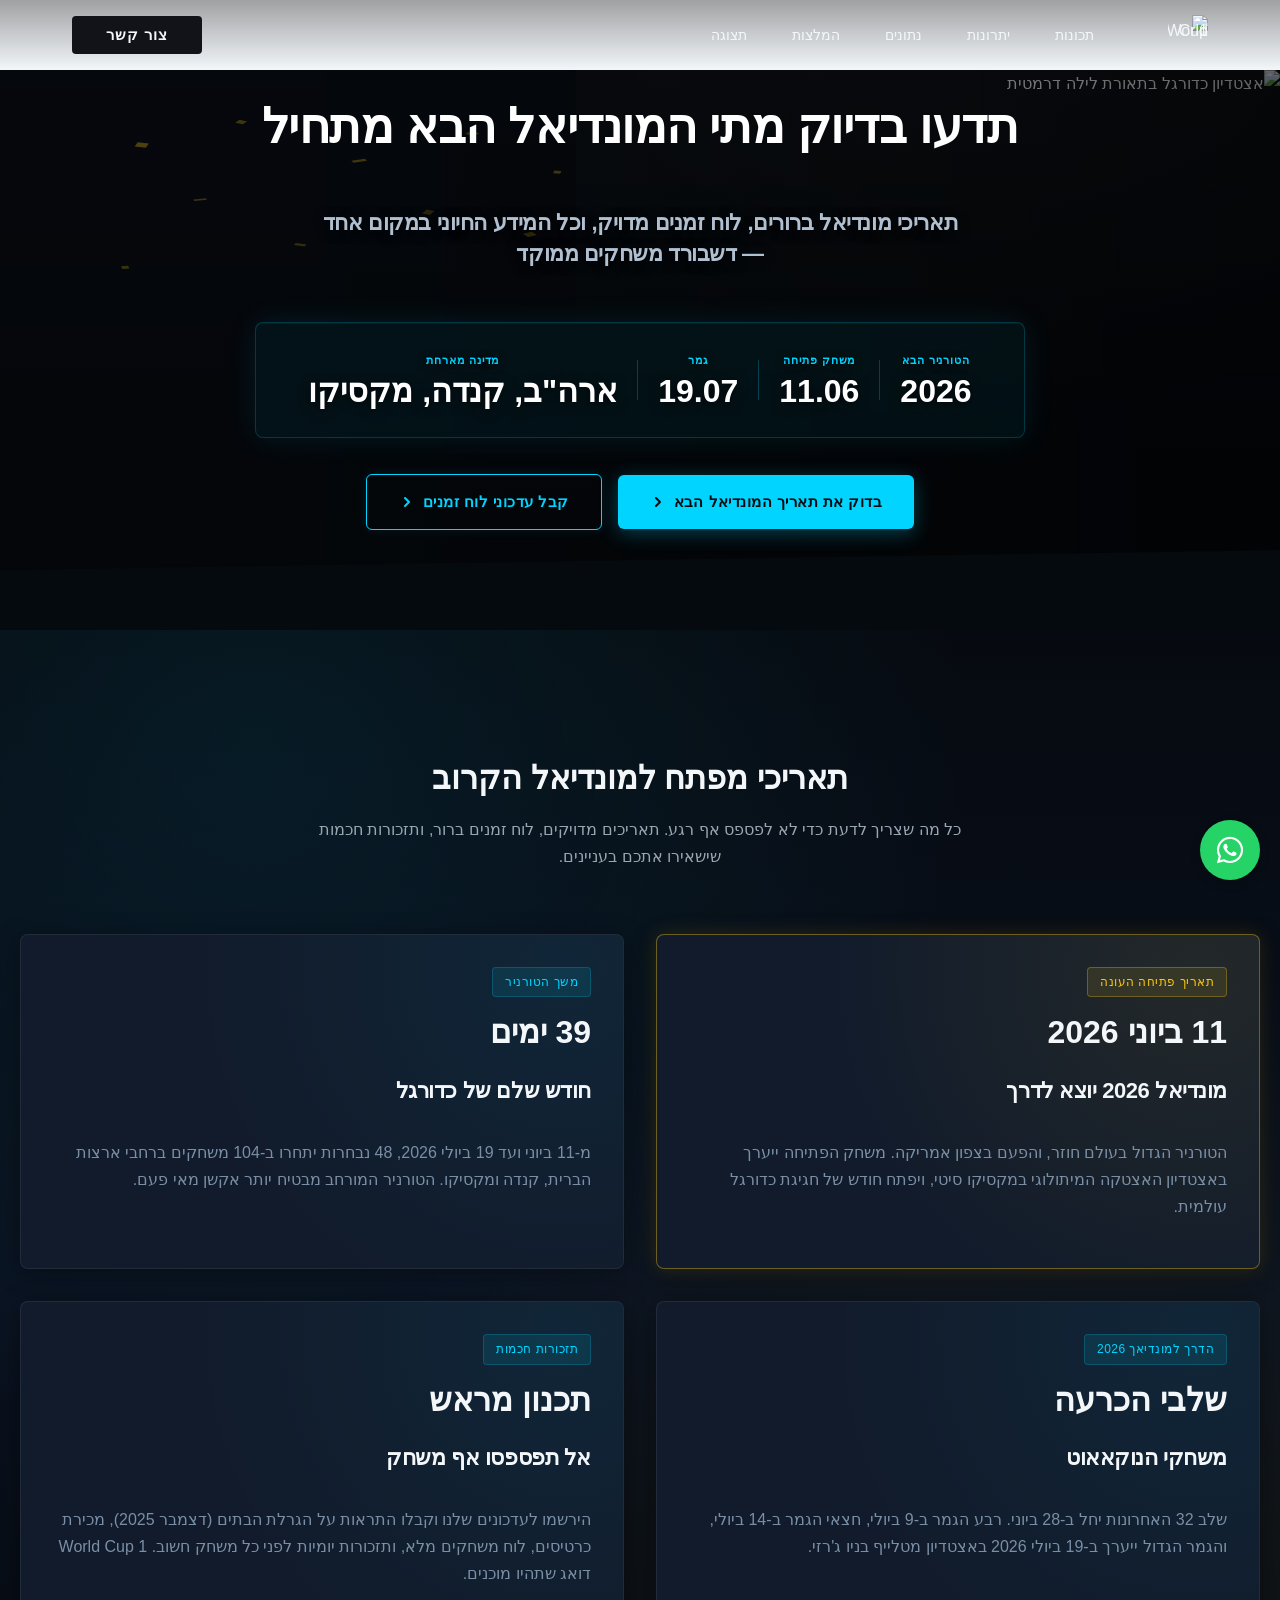
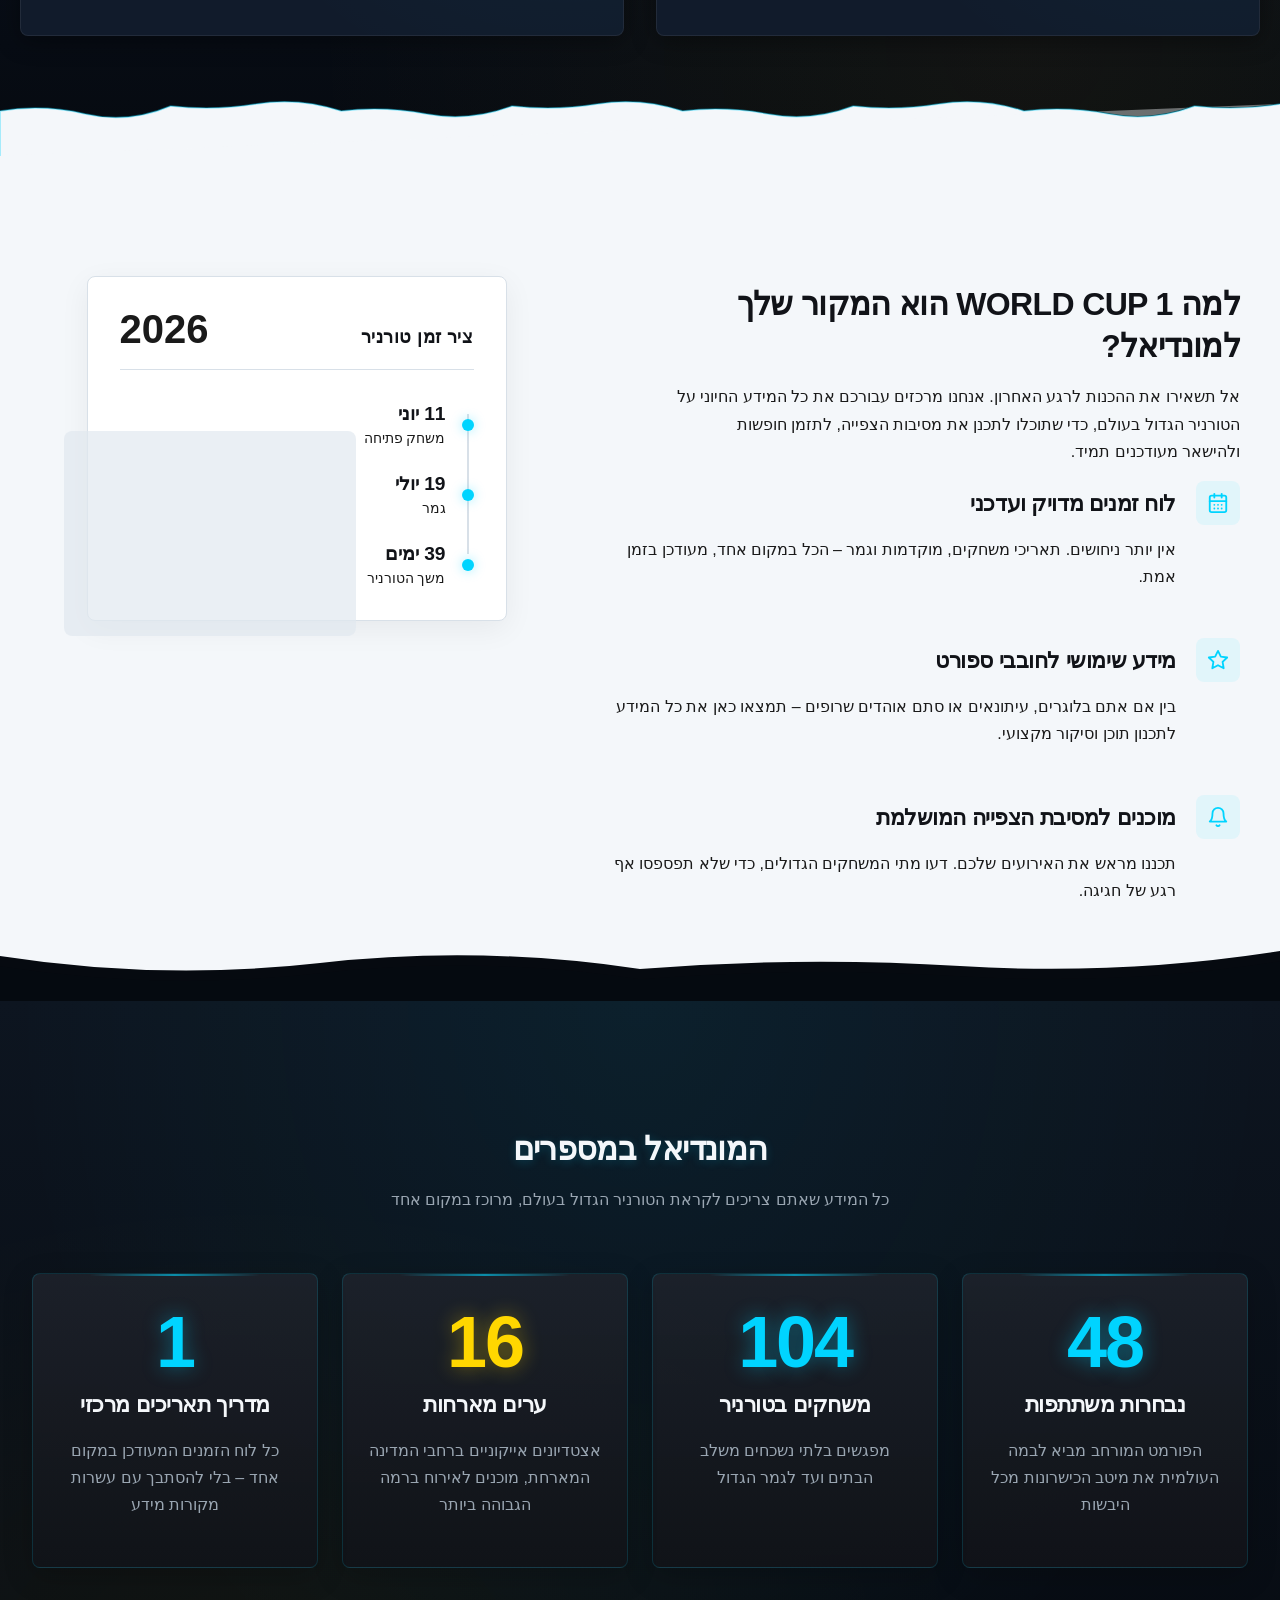
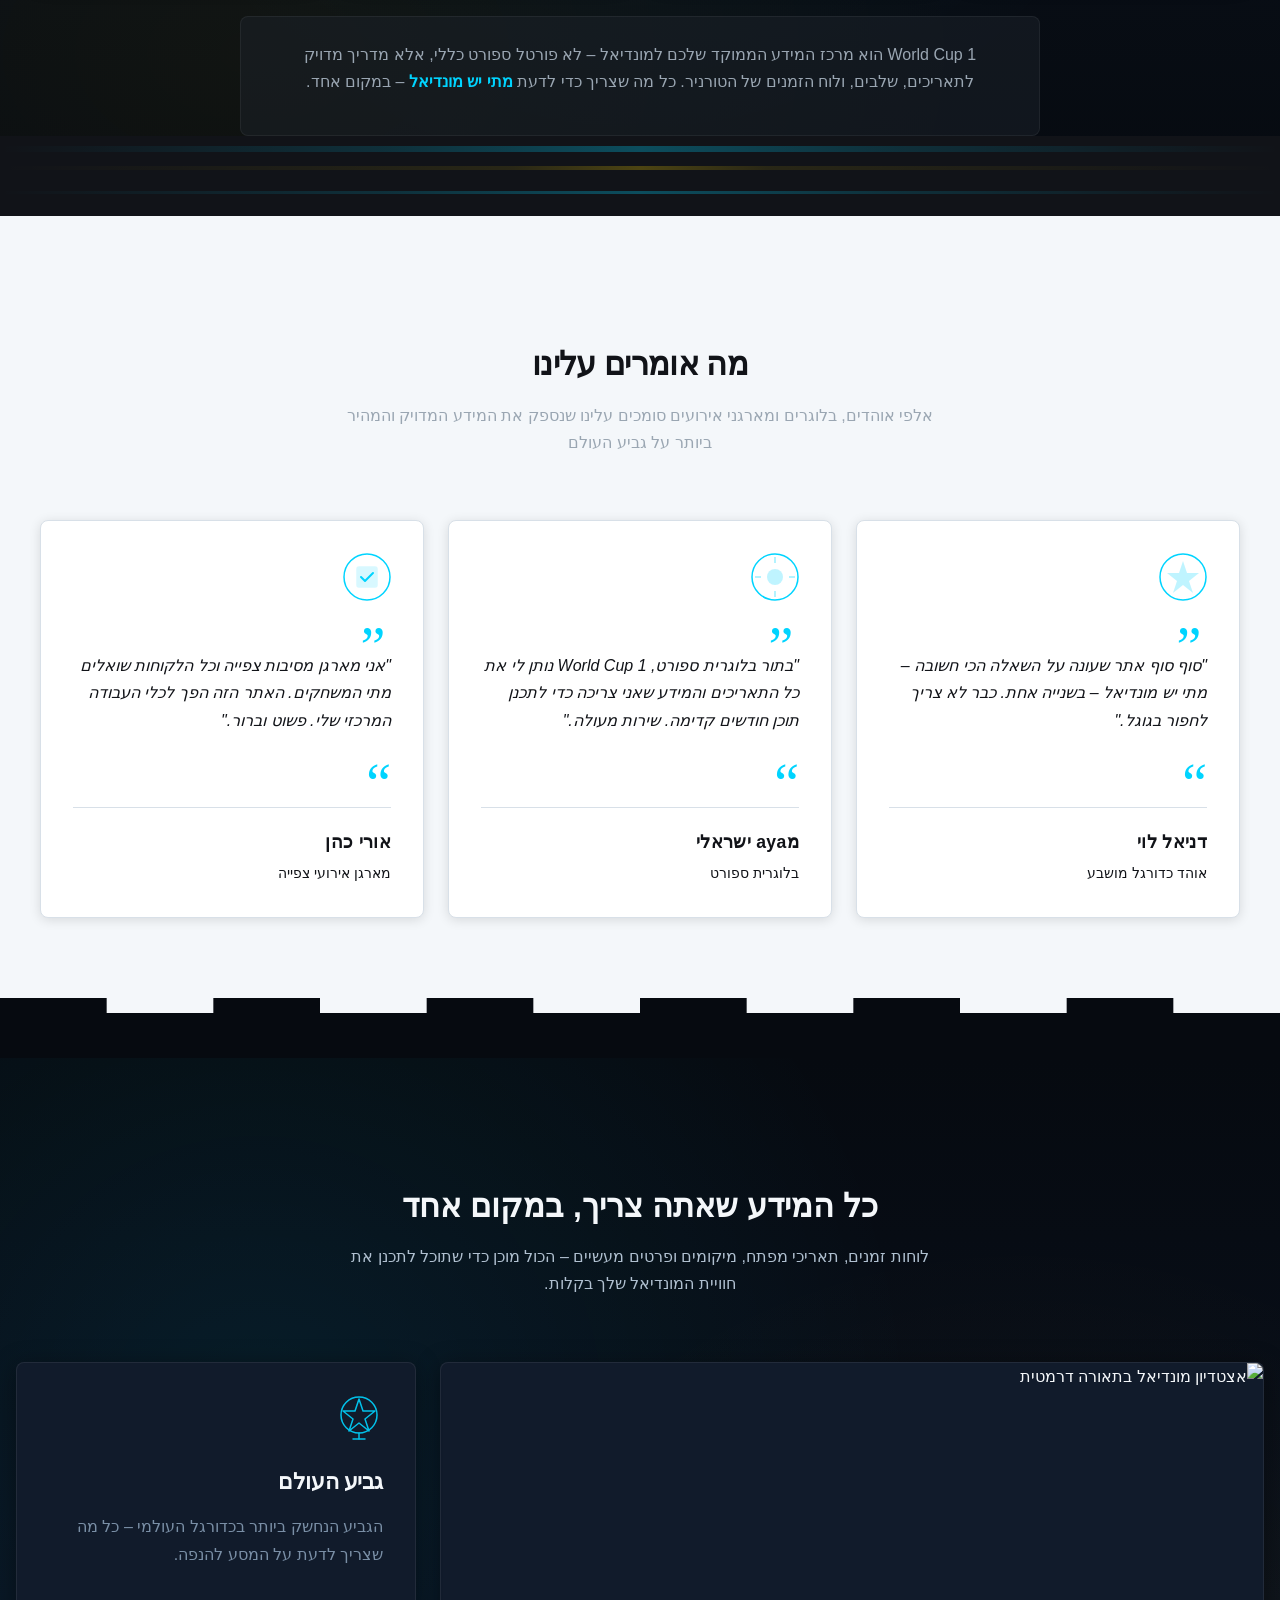
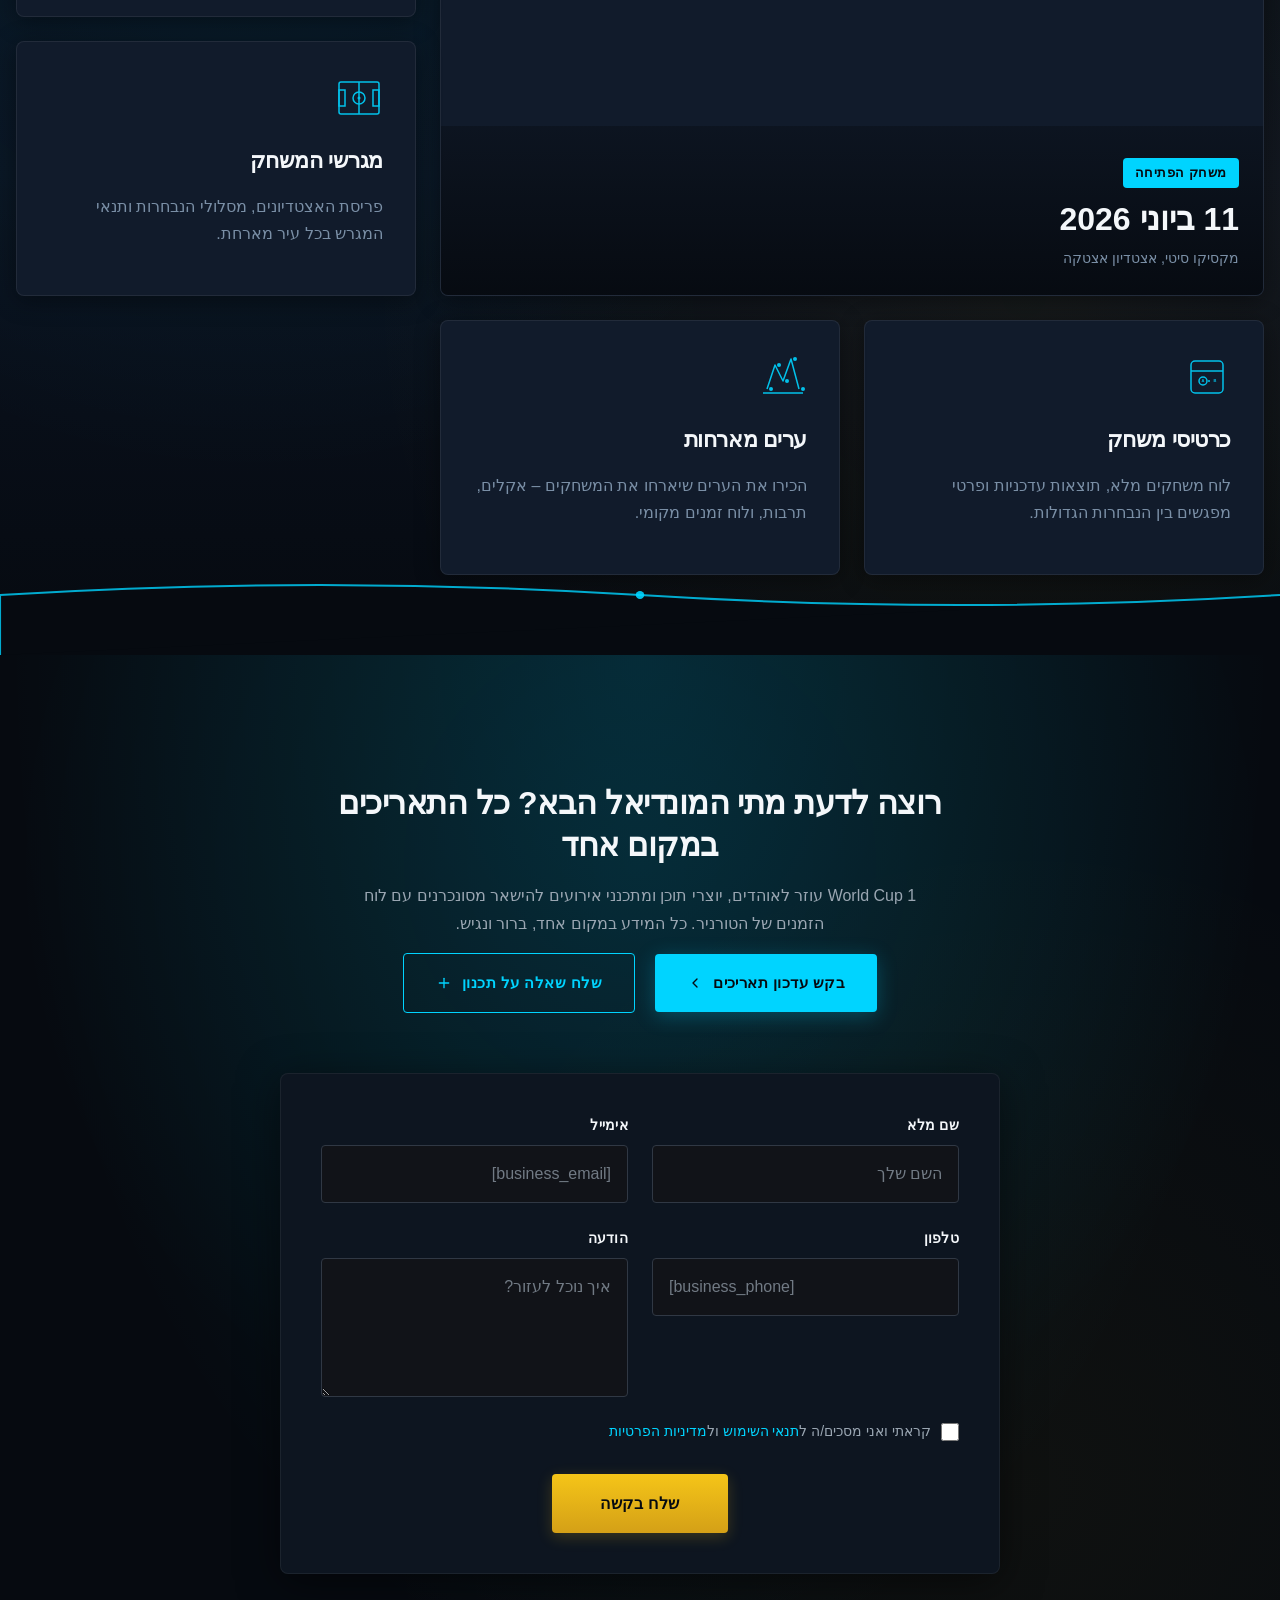
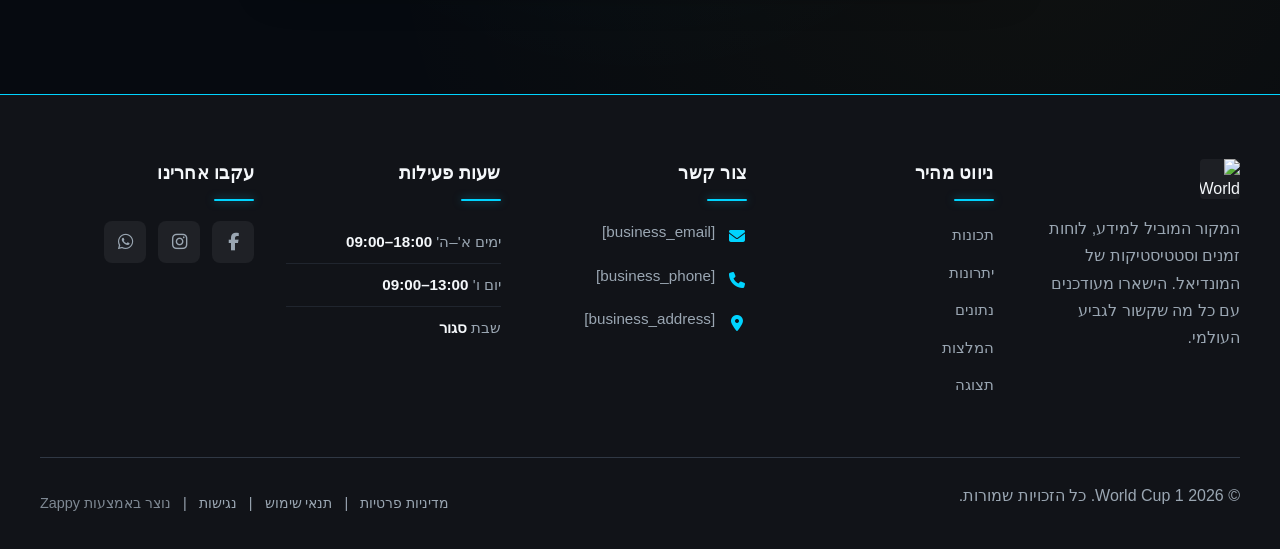
==== commit a98f92bd: "Incremental sync: 1 page(s) — text_edit" ====
--- a/index.html
+++ b/index.html
@@ -226,6 +226,7 @@
     <meta name="twitter:card" content="summary_large_image">
     <meta name="twitter:title" content="גלו מתי המונדיאל הבא מתחיל — World Cup 1">
     <meta name="twitter:description" content="כל המידע על גביע העולם בכדורגל במקום אחד: לוח זמנים מלא, תאריכי משחקים וחדשות חמות. היכנסו עכשיו ותכננו את ימי השידור שלכם בלי לפספס אף בעיטה!">
+    <script type="application/ld+json">{"@context":"https://schema.org","@graph":[{"@type":"Organization","@id":"https://world-cup-1.zappy5.app#organization","name":"World Cup 1","url":"https://world-cup-1.zappy5.app","description":"A sports information website focused on the FIFA World Cup, providing schedules, dates, and related information for football fans who want to know when the next World Cup takes place."},{"@type":"WebSite","@id":"https://world-cup-1.zappy5.app#website","url":"https://world-cup-1.zappy5.app","name":"World Cup 1","publisher":{"@id":"https://world-cup-1.zappy5.app#organization"}},{"@type":"ContactPage","@id":"https://world-cup-1.zappy5.app#contactpage","url":"https://world-cup-1.zappy5.app","name":"גלו מתי המונדיאל הבא מתחיל — World Cup 1","mainEntity":{"@id":"https://world-cup-1.zappy5.app#organization"},"potentialAction":{"@type":"CommunicateAction","target":{"@type":"EntryPoint","urlTemplate":"https://world-cup-1.zappy5.app/api/email/contact-form","actionPlatform":["http/method=POST"],"contentType":"application/json"},"instrument":[{"@type":"PropertyValue","name":"name","propertyID":"text","valueRequired":true,"description":"השם שלך"},{"@type":"PropertyValue","name":"email","propertyID":"email","valueRequired":true,"description":"[business_email]"},{"@type":"PropertyValue","name":"phone","propertyID":"tel","valueRequired":true,"description":"[business_phone]"},{"@type":"PropertyValue","name":"message","propertyID":"textarea","valueRequired":true,"description":"איך נוכל לעזור?"},{"@type":"PropertyValue","name":"privacy_consent","propertyID":"checkbox","valueRequired":true}]}}]}</script>
     <meta property="og:type" content="website">
   <meta property="og:locale" content="he_IL">
   
@@ -950,16 +951,16 @@
     </div>
     <div class="index-features-section__grid">
       
-      <article class="index-features-section__card index-features-section__card--highlight">
+      <article class="index-features-section__card index-features-section__card--highlight" data-grid-item-index="0">
         <div class="index-features-section__card-meta">
-          <span class="index-features-section__badge">תאריך פתיחה</span>
+          <span class="index-features-section__badge" style="">תאריך פתיחה העונה</span>
         </div>
         <div class="index-features-section__card-date">11 ביוני 2026</div>
         <h3 class="index-features-section__card-title">מונדיאל 2026 יוצא לדרך</h3>
         <p class="index-features-section__card-text">הטורניר הגדול בעולם חוזר, והפעם בצפון אמריקה. משחק הפתיחה ייערך באצטדיון האצטקה המיתולוגי במקסיקו סיטי, ויפתח חודש של חגיגת כדורגל עולמית.</p>
       </article>
 
-      <article class="index-features-section__card">
+      <article class="index-features-section__card" data-grid-item-index="1">
         <div class="index-features-section__card-meta">
           <span class="index-features-section__badge">משך הטורניר</span>
         </div>
@@ -968,16 +969,16 @@
         <p class="index-features-section__card-text">מ-11 ביוני ועד 19 ביולי 2026, 48 נבחרות יתחרו ב-104 משחקים ברחבי ארצות הברית, קנדה ומקסיקו. הטורניר המורחב מבטיח יותר אקשן מאי פעם.</p>
       </article>
 
-      <article class="index-features-section__card">
+      <article class="index-features-section__card" data-grid-item-index="2">
         <div class="index-features-section__card-meta">
-          <span class="index-features-section__badge">אבני דרך</span>
+          <span class="index-features-section__badge" style="">הדרך למונדיאך 2026</span>
         </div>
         <div class="index-features-section__card-date">שלבי הכרעה</div>
         <h3 class="index-features-section__card-title">משחקי הנוקאאוט</h3>
         <p class="index-features-section__card-text">שלב 32 האחרונות יחל ב-28 ביוני. רבע הגמר ב-9 ביולי, חצאי הגמר ב-14 ביולי, והגמר הגדול ייערך ב-19 ביולי 2026 באצטדיון מטלייף בניו ג'רזי.</p>
       </article>
 
-      <article class="index-features-section__card">
+      <article class="index-features-section__card" data-grid-item-index="3">
         <div class="index-features-section__card-meta">
           <span class="index-features-section__badge">תזכורות חכמות</span>
         </div>
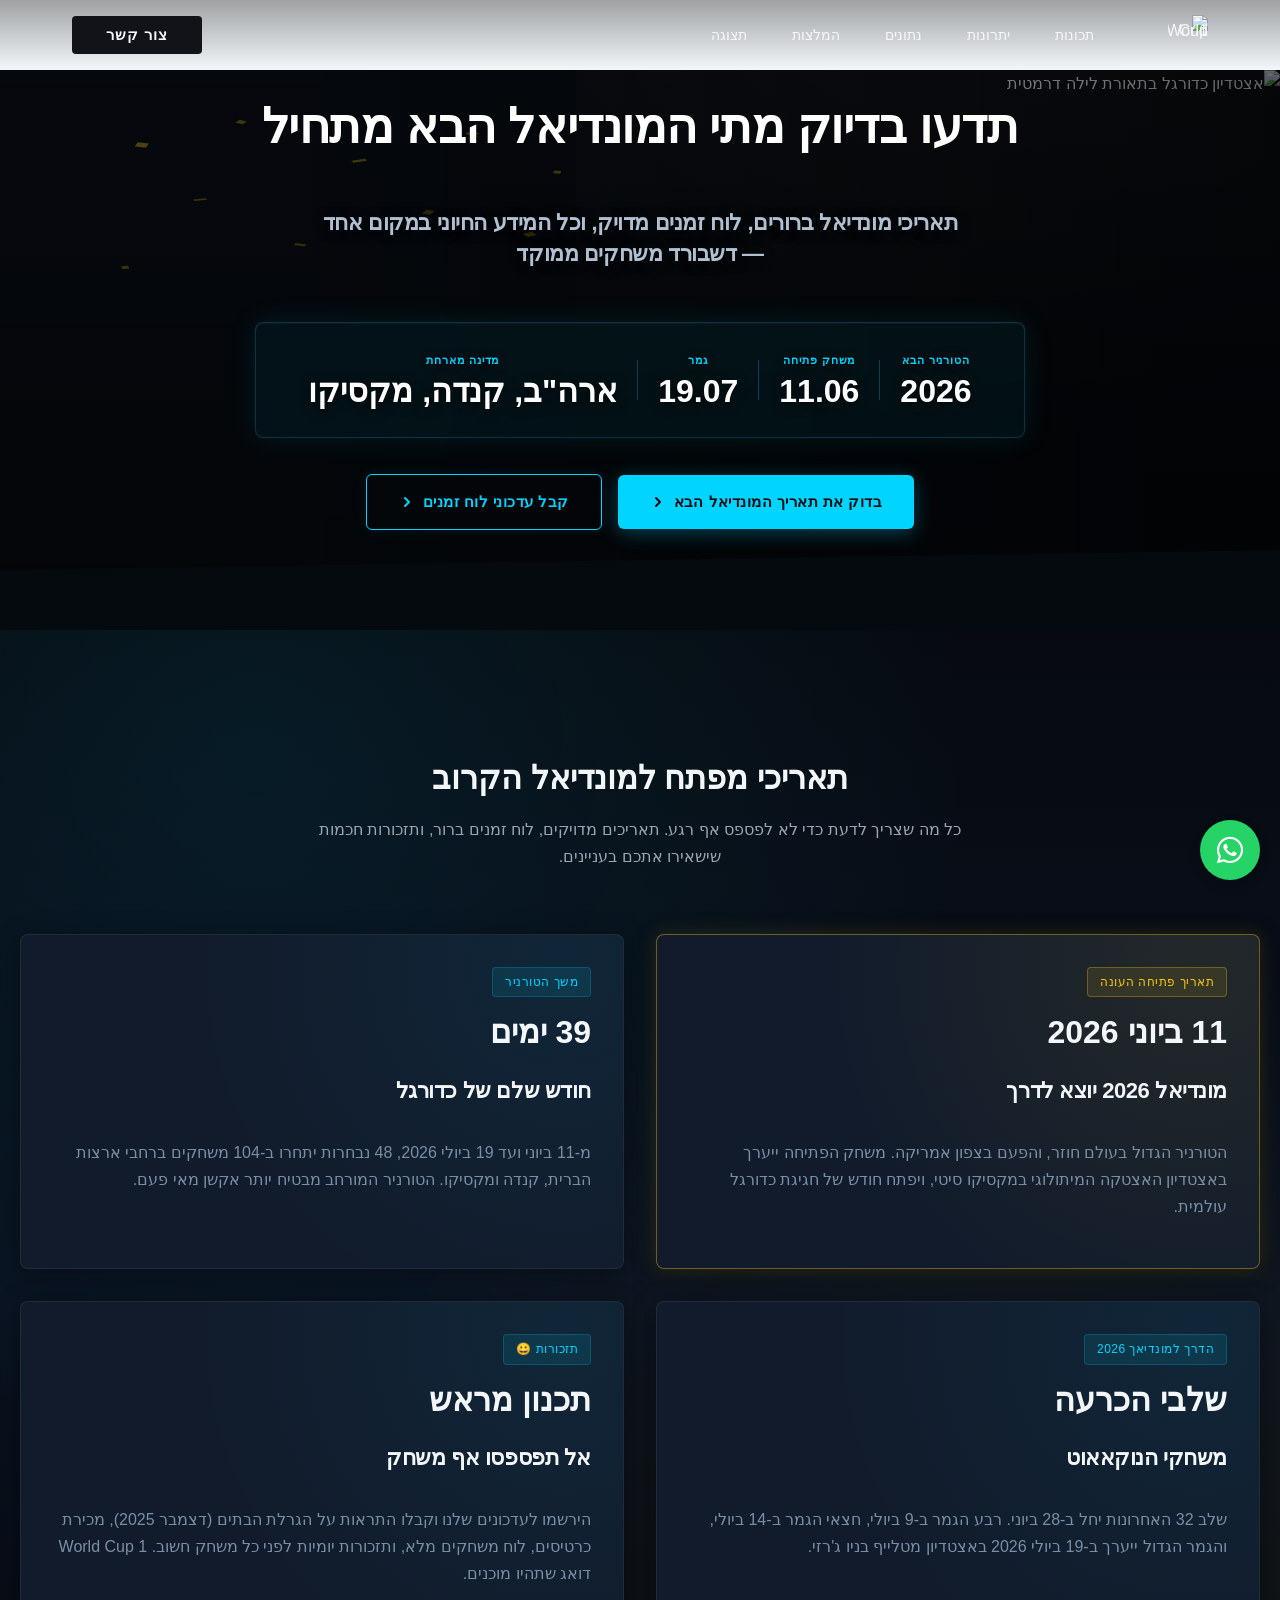
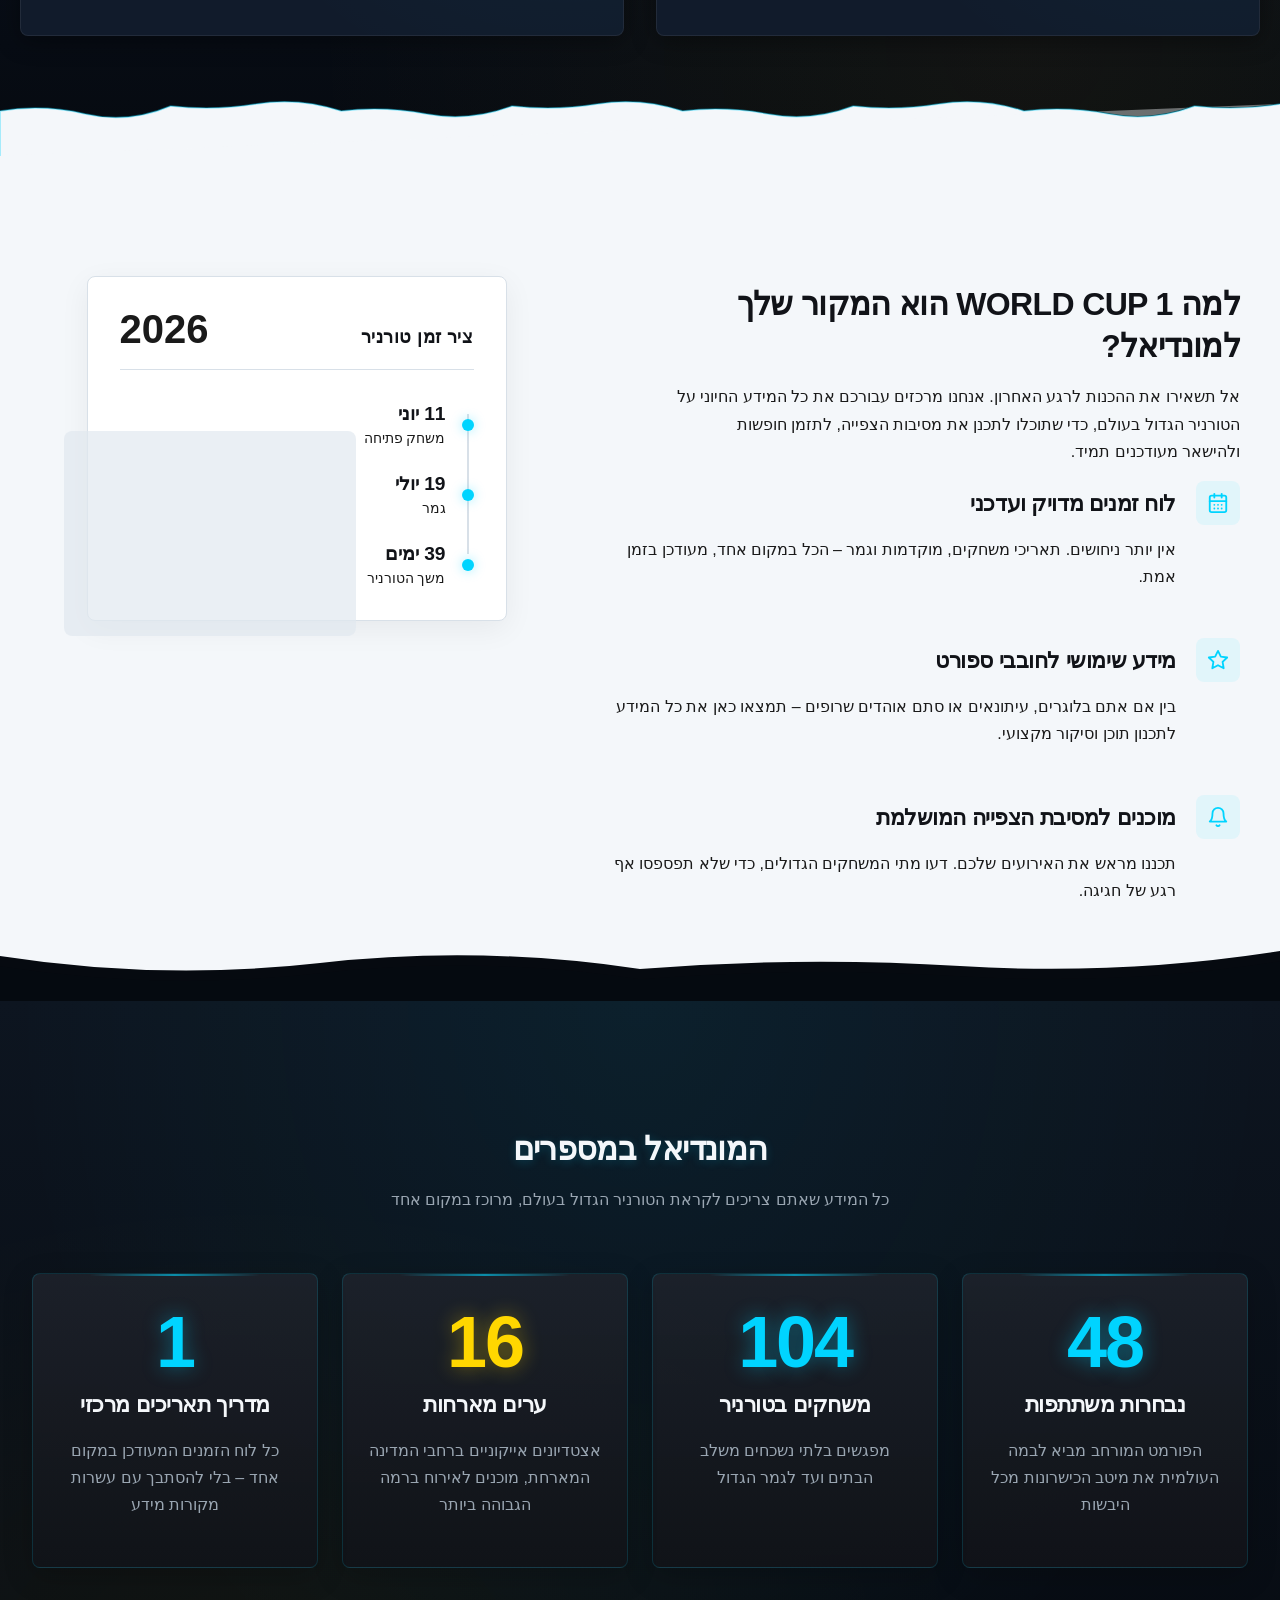
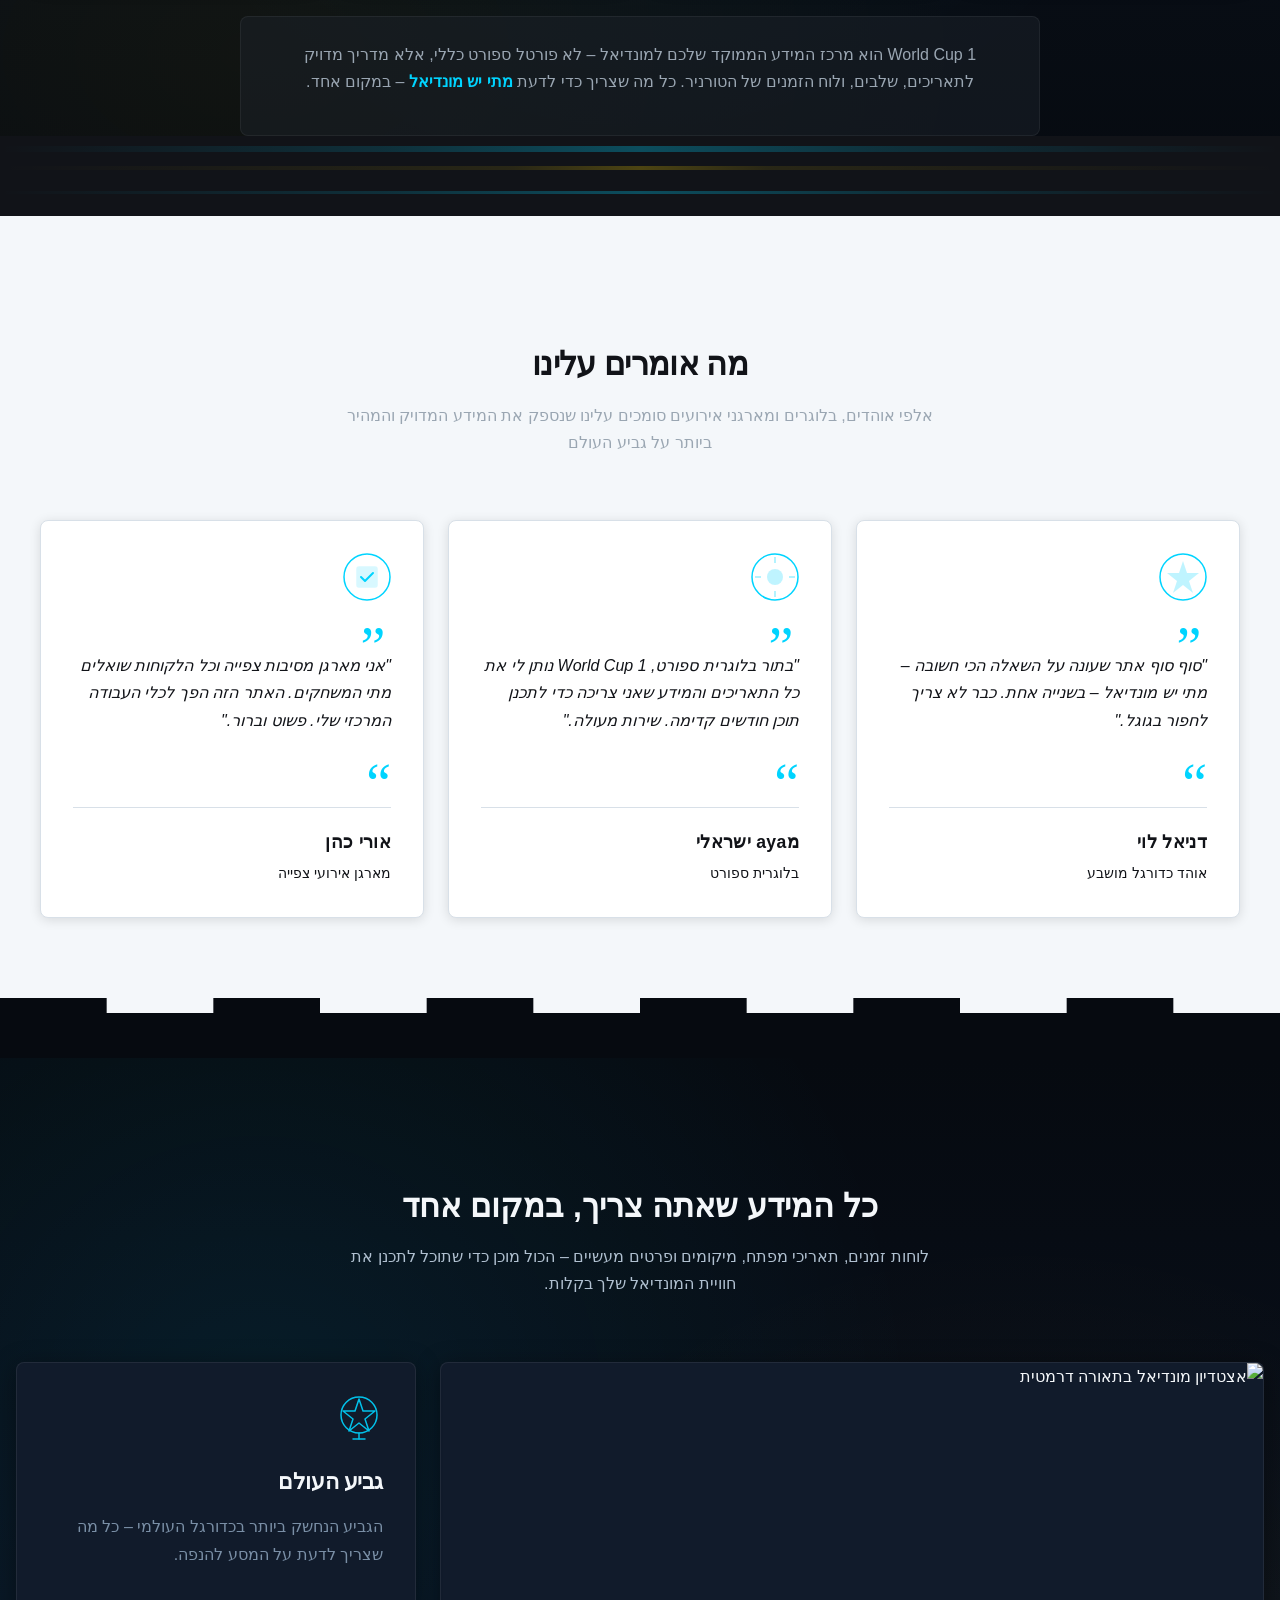
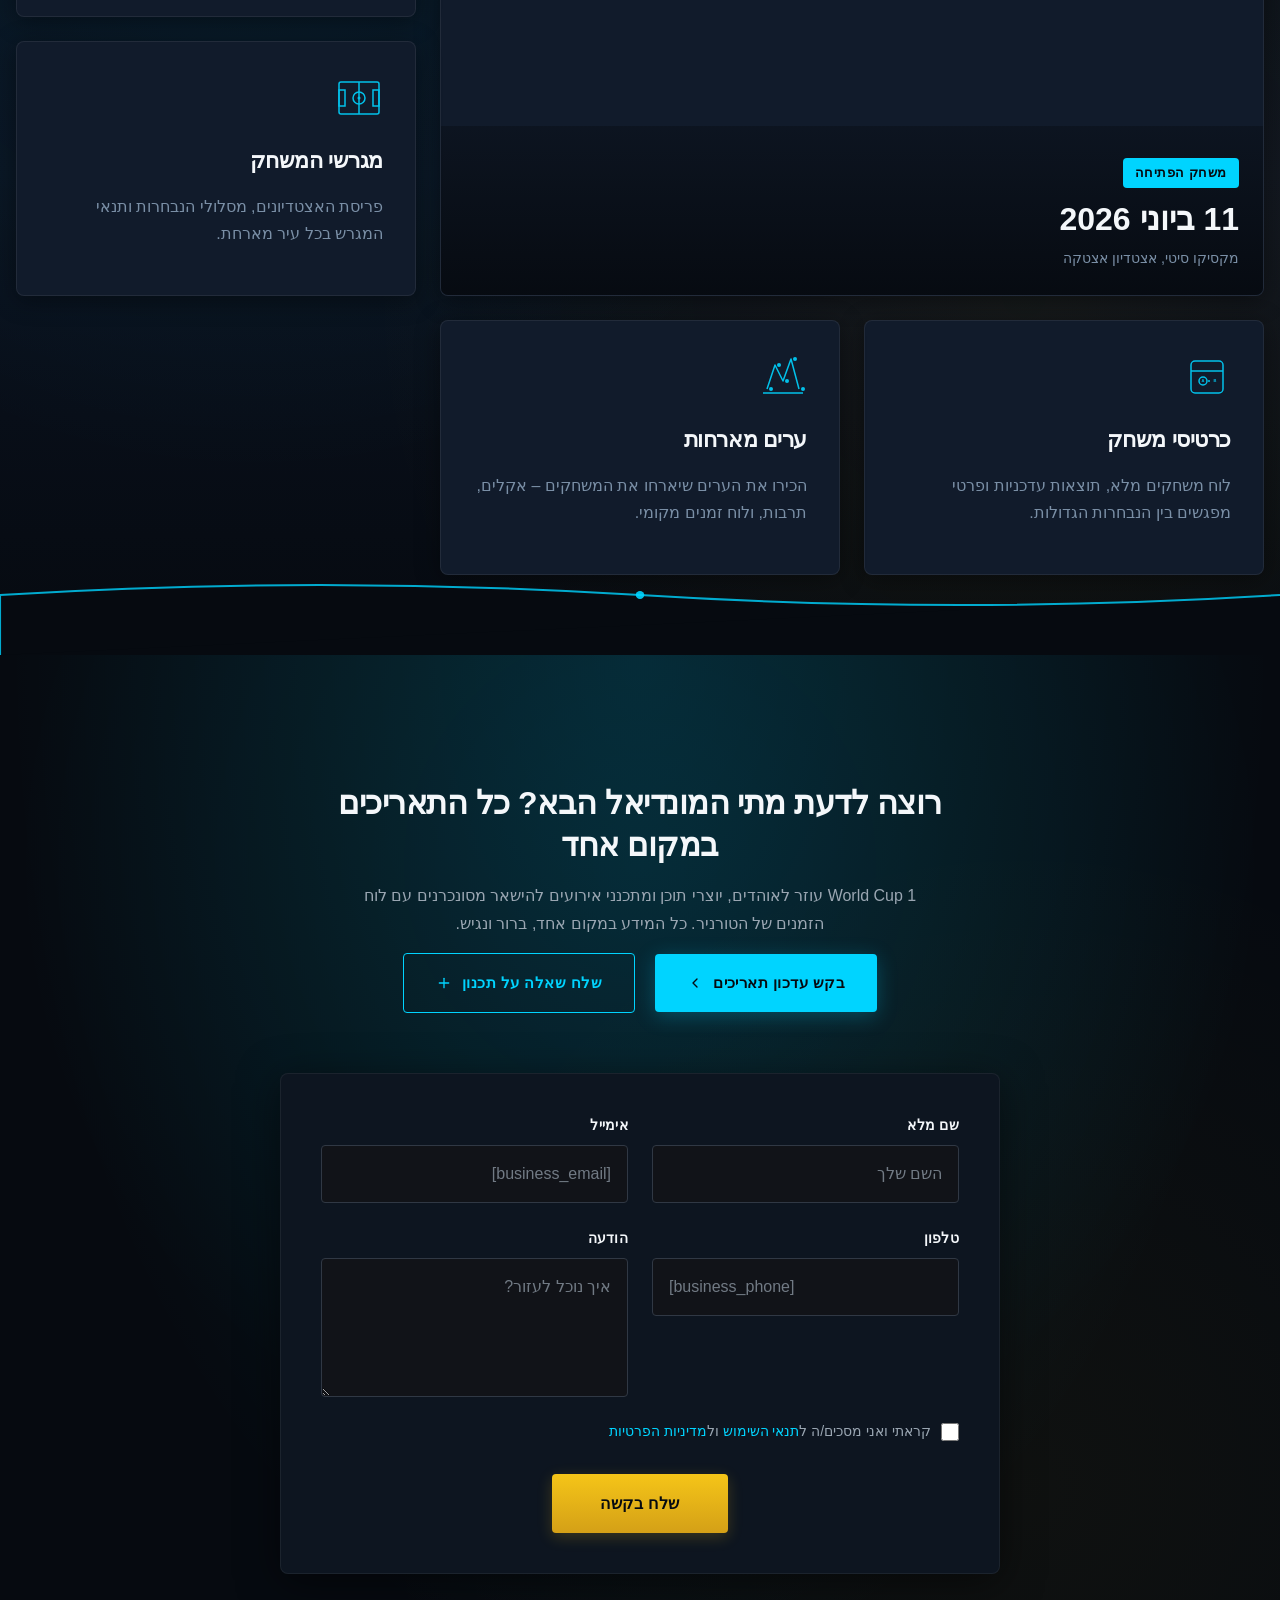
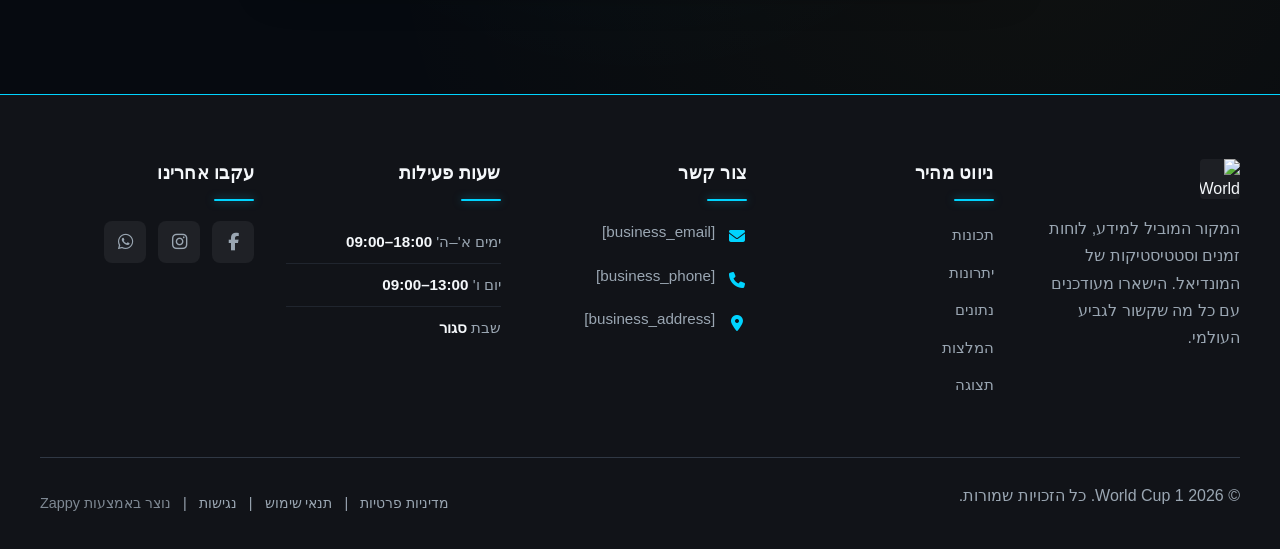
==== commit 8d827c11: "Incremental sync: 1 page(s) — text_edit" ====
--- a/index.html
+++ b/index.html
@@ -980,7 +980,7 @@
 
       <article class="index-features-section__card" data-grid-item-index="3">
         <div class="index-features-section__card-meta">
-          <span class="index-features-section__badge">תזכורות חכמות</span>
+          <span class="index-features-section__badge" style="">תזכורות 😀</span>
         </div>
         <div class="index-features-section__card-date">תכנון מראש</div>
         <h3 class="index-features-section__card-title">אל תפספסו אף משחק</h3>
